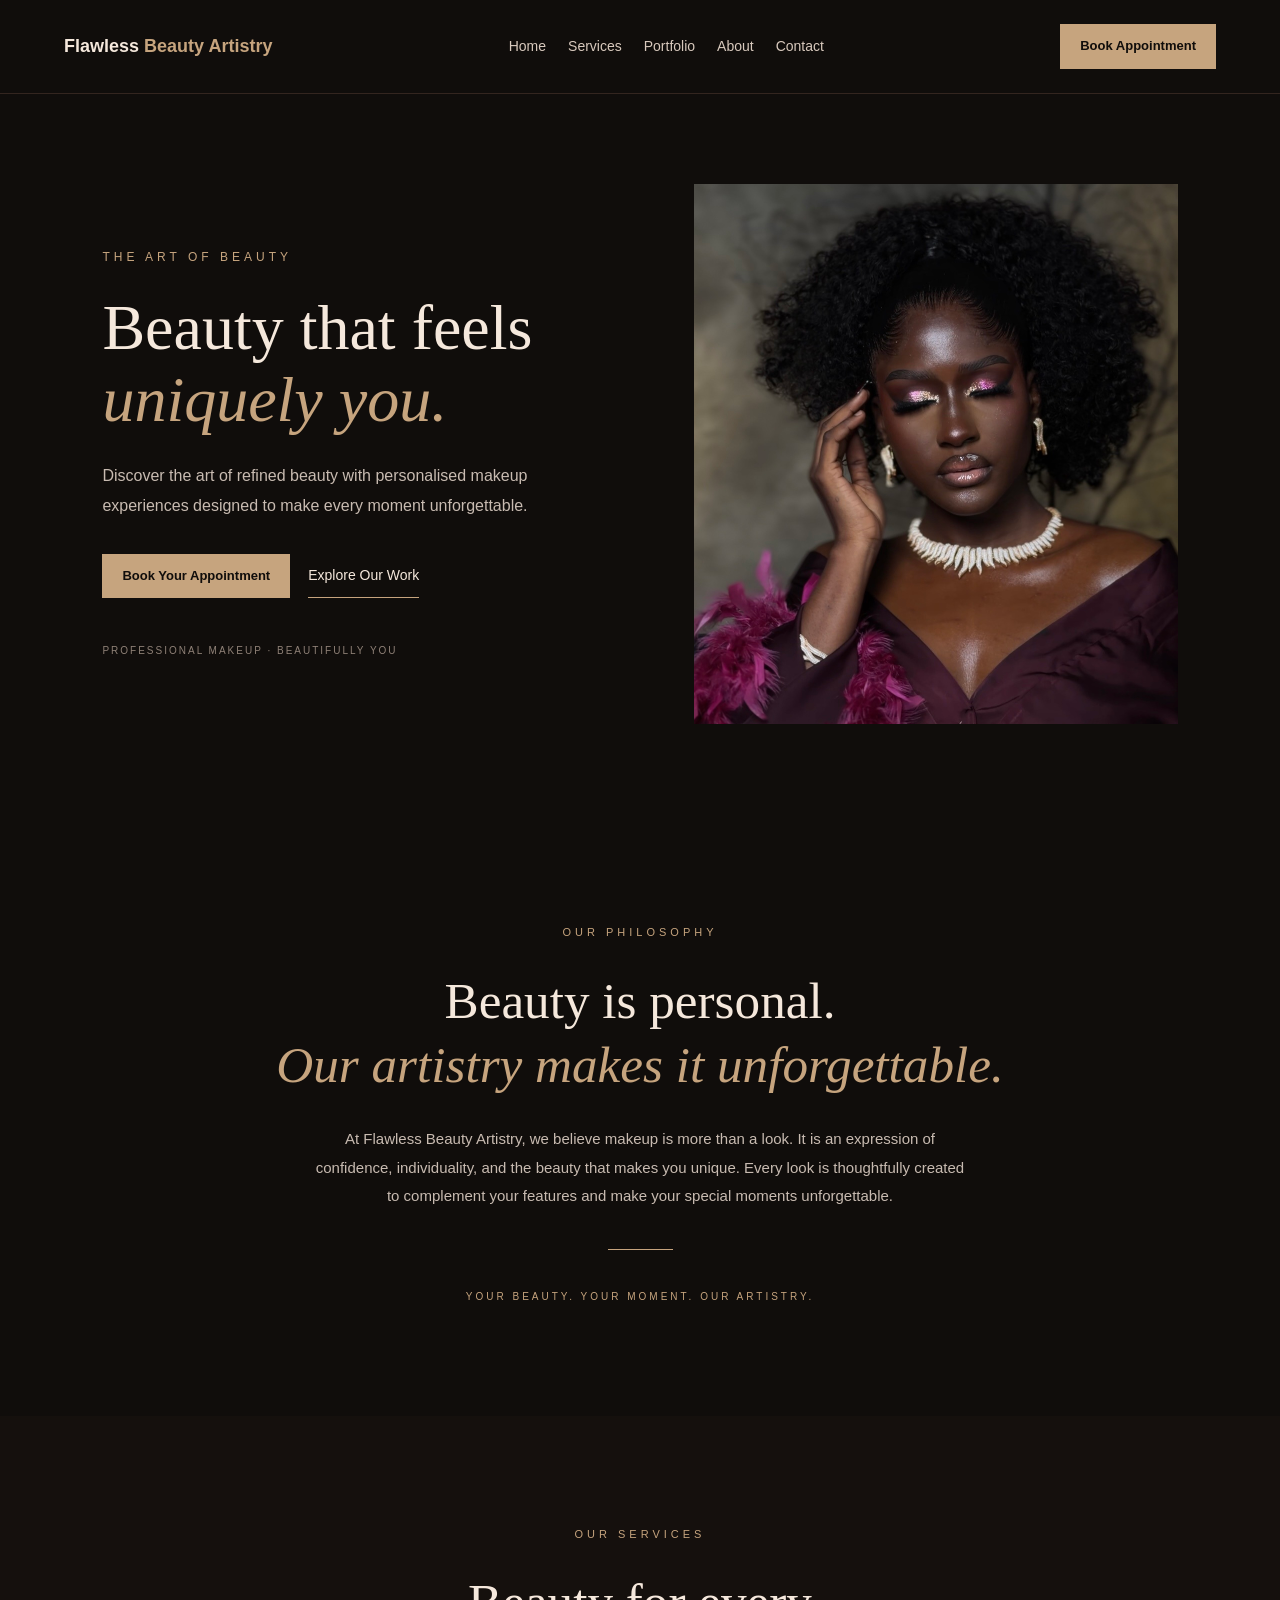
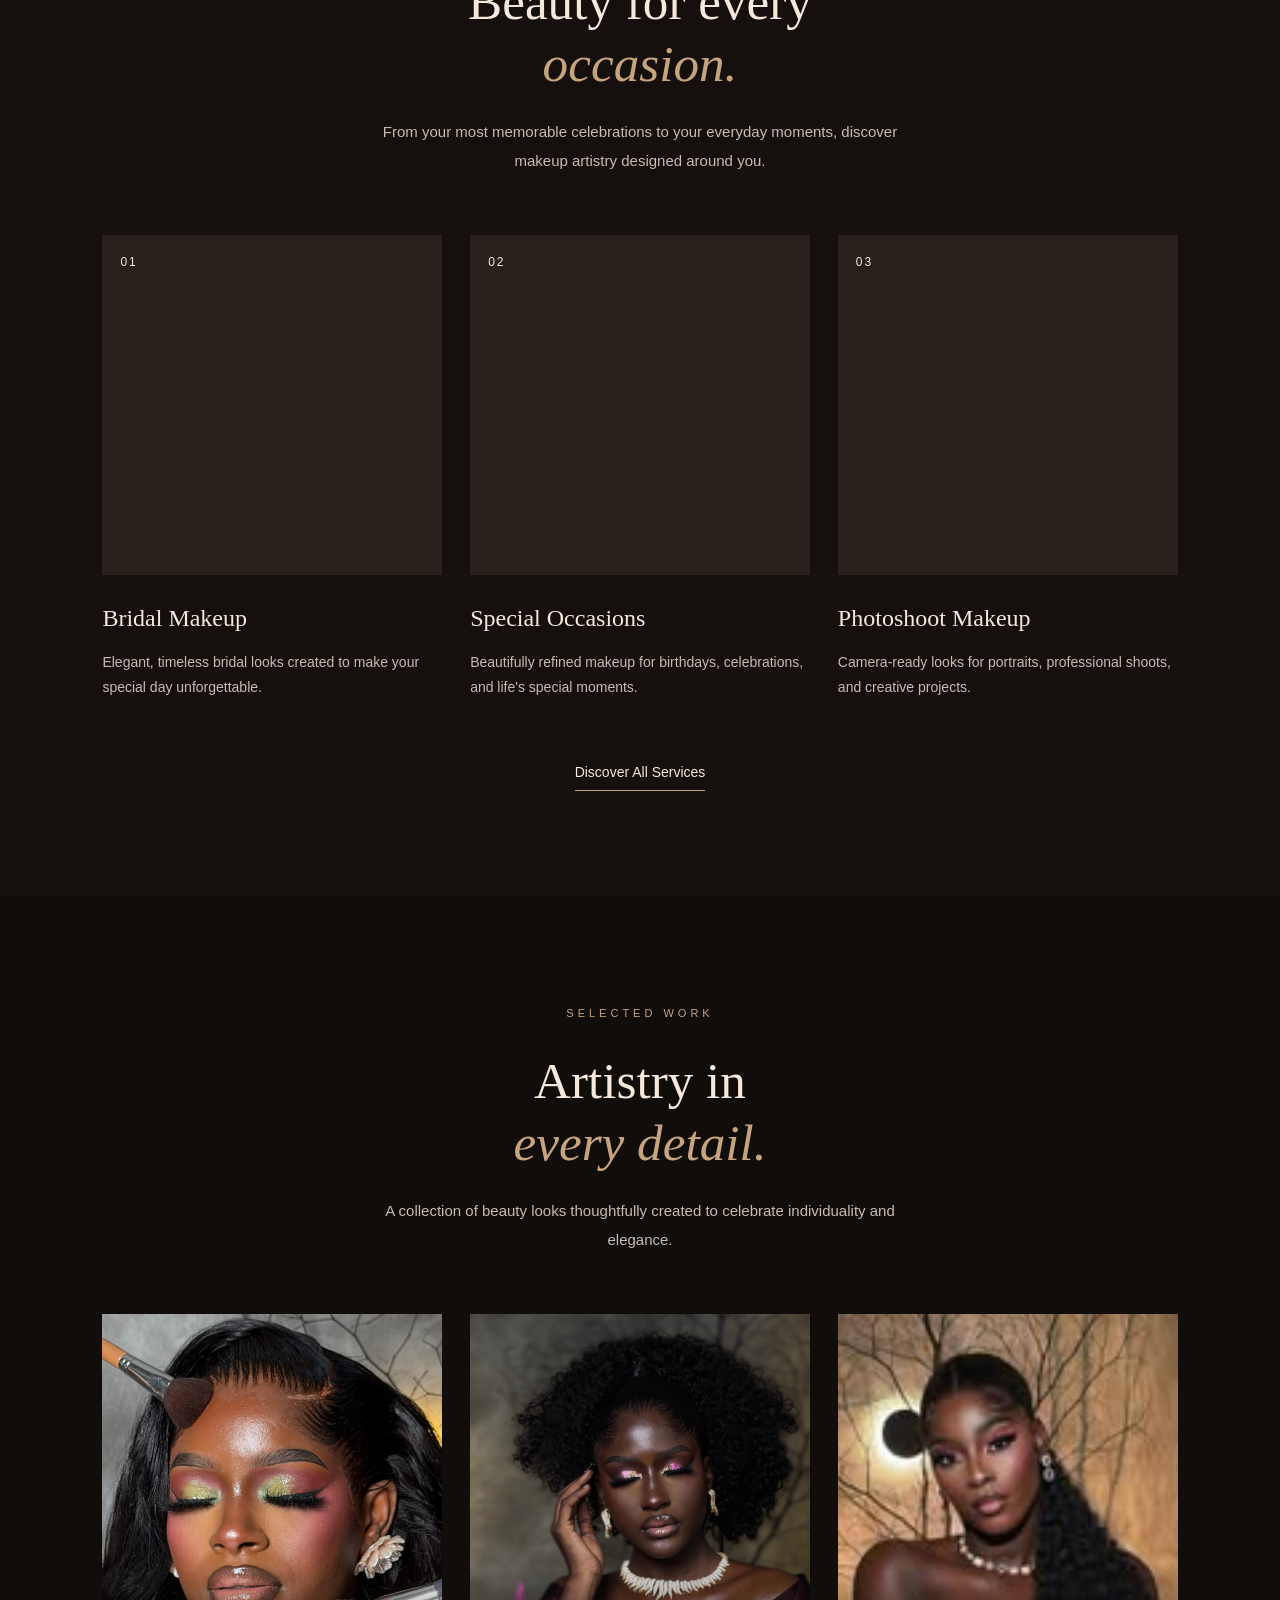
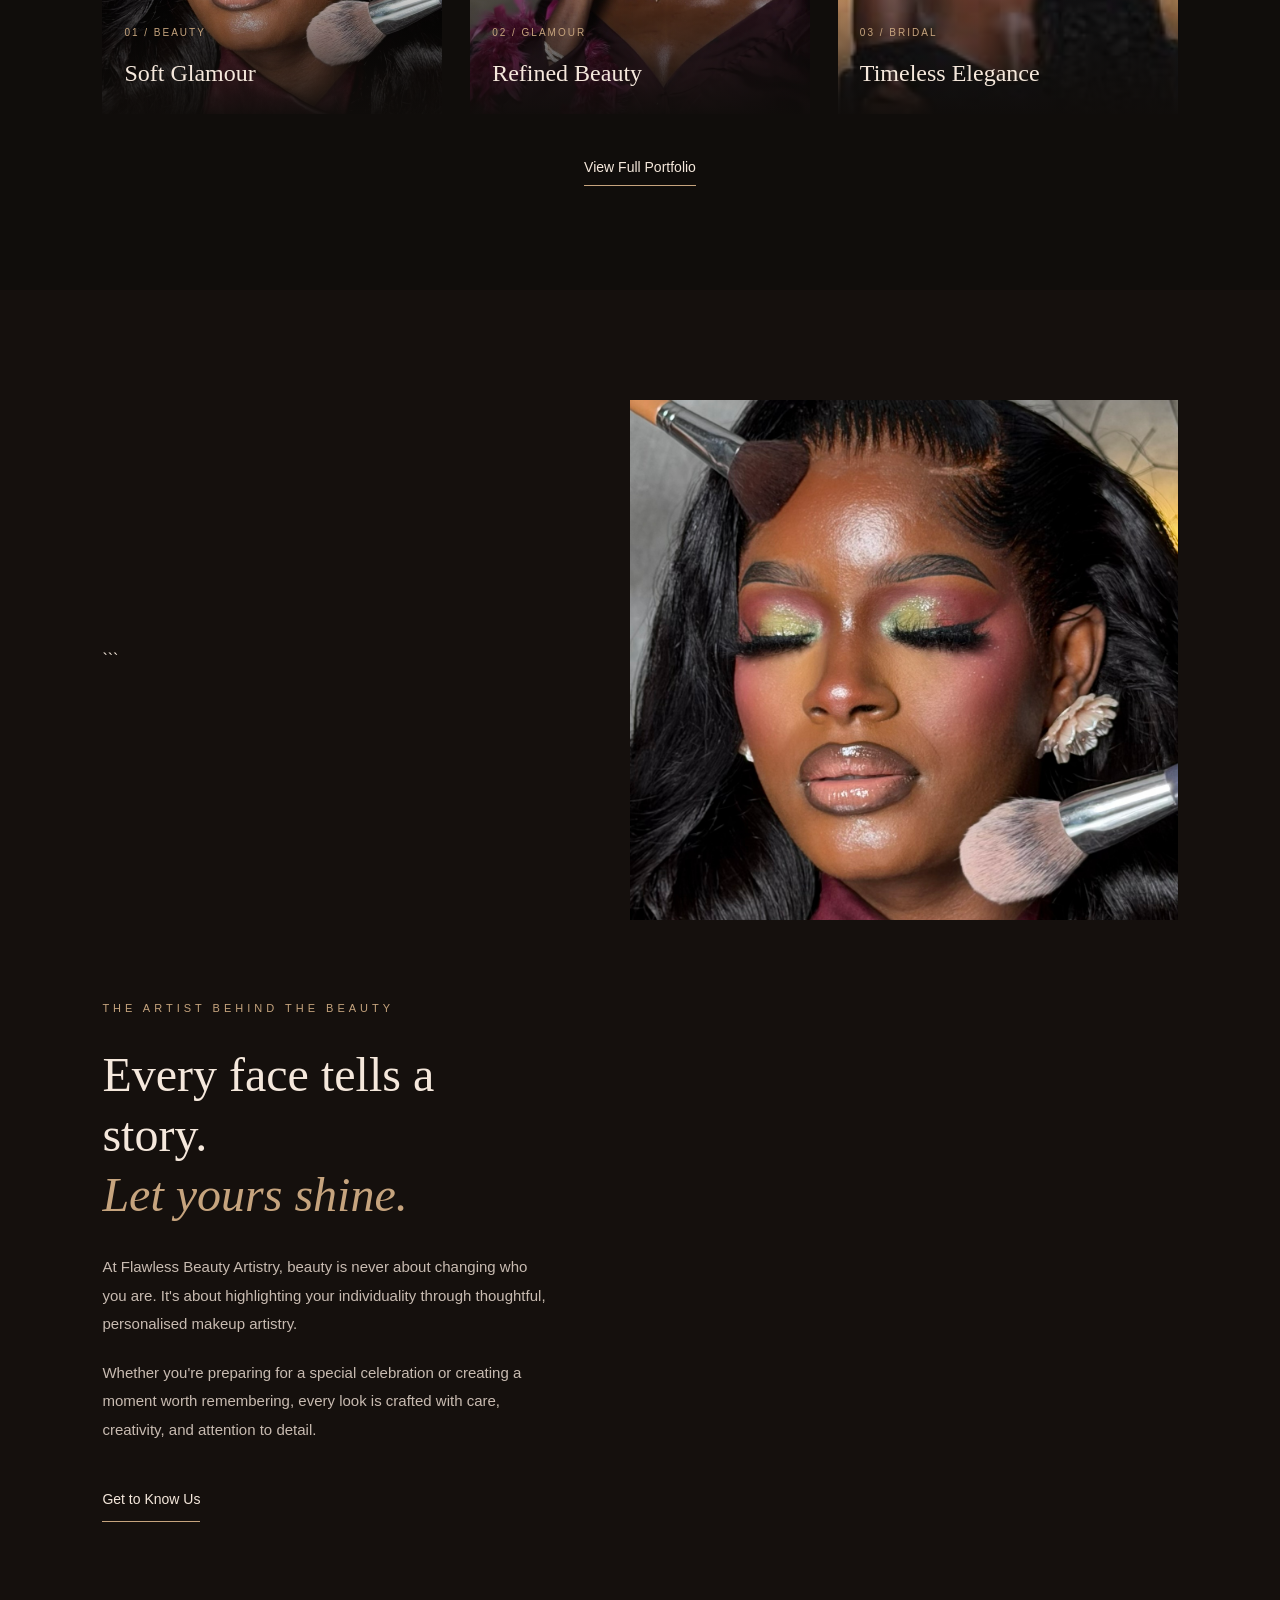
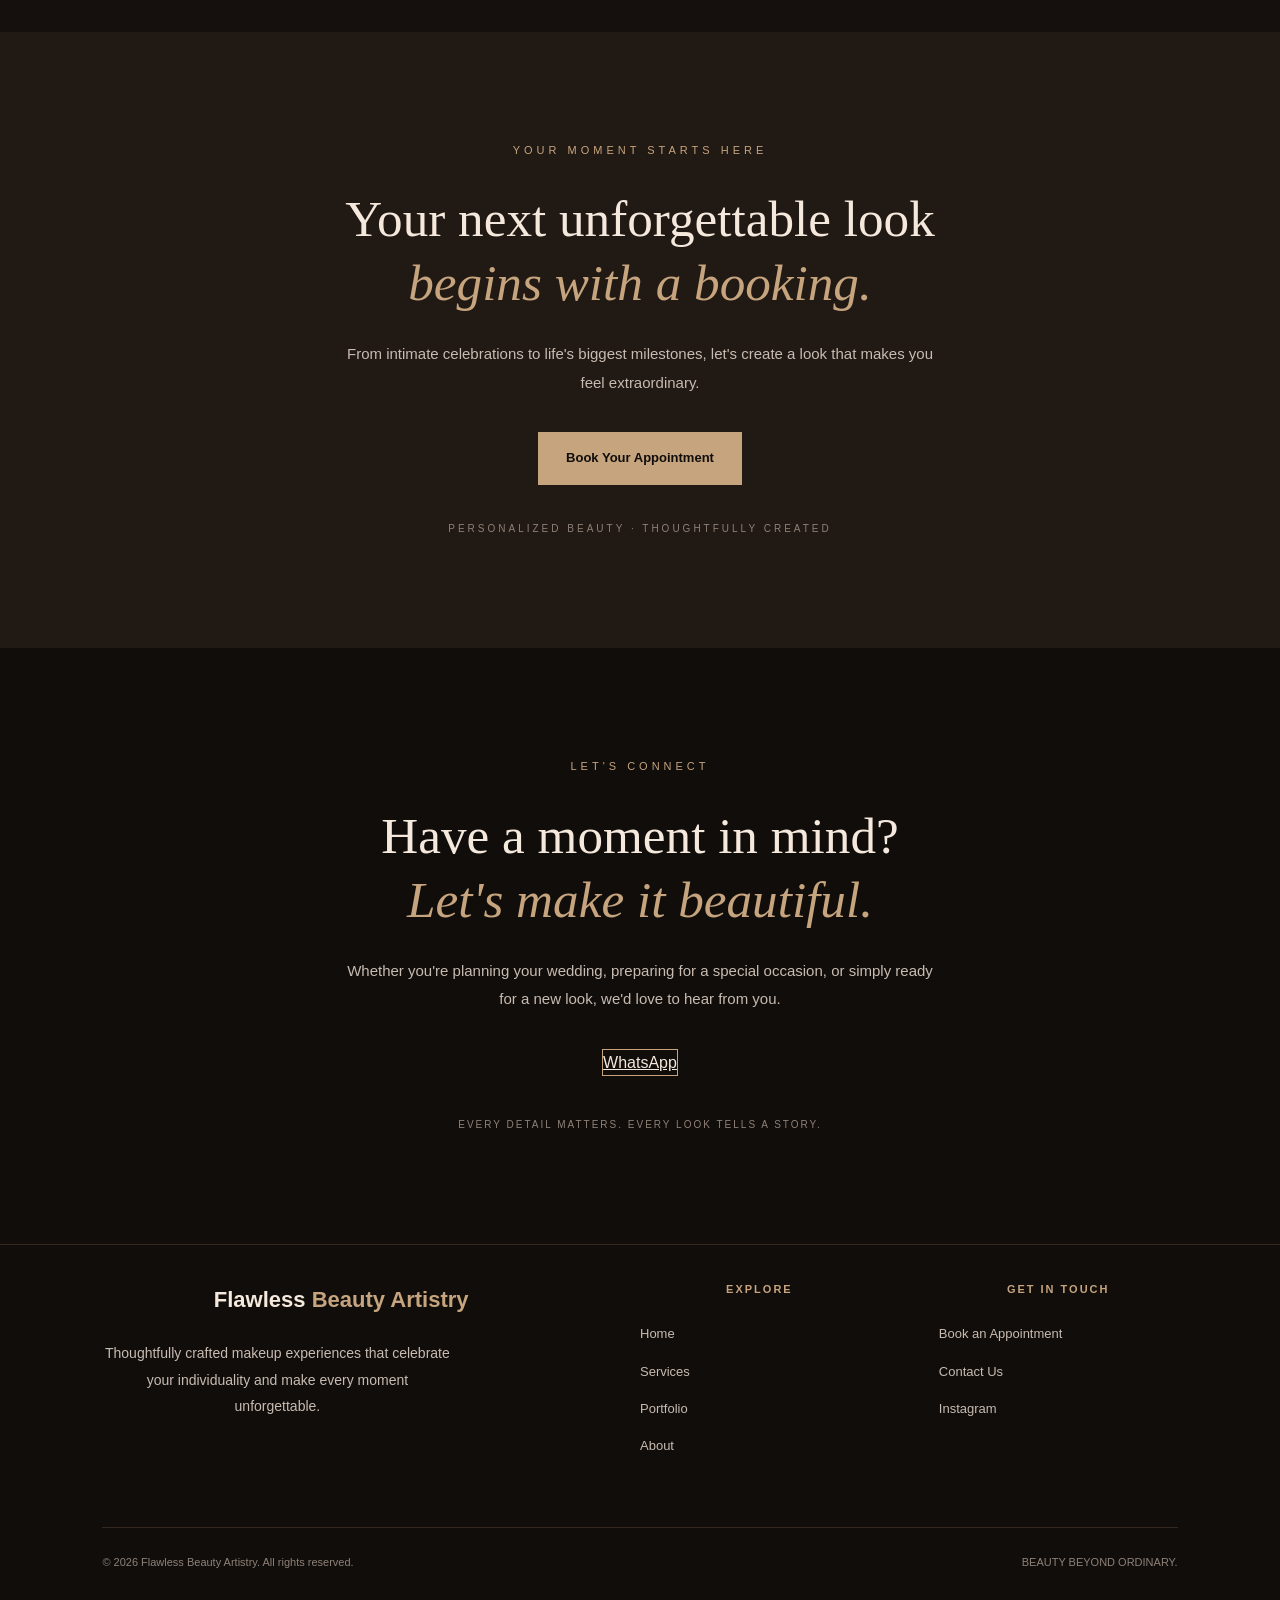
==== index.html @ 5c8e1e5b "Initial commit: Flawless Beauty Artistry website" ====
<!DOCTYPE html>
<html lang="en">
<head>
  <meta charset="UTF-8">
  <meta name="viewport" content="width=device-width, initial-scale=1.0">

  <link rel="shortcut icon" href="Flawless Beauty Artistry Logo.png" type="image/x-icon">

  <link rel="stylesheet" href="style.css">

  <title> Flawless Beauty Artistry </title>


</head>

<body>

  <header class="site-header">

    <a href="index.html" class="logo">
        Flawless <span>Beauty Artistry</span>
    </a>

<nav class="main-nav">

    <a href="index.html">Home</a>
    <a href="services.html">Services</a>
    <a href="portfolio.html">Portfolio</a>
    <a href="about.html">About</a>
    <a href="contact.html">Contact</a>

</nav>

<a href="booking.html" class="booking-button">
    Book Appointment
</a>

</header>

<!-- HERO SECTION -->

<section class="hero">

<div class="hero-content">

    <p class="hero-label">THE ART OF BEAUTY</p>

    <h1>
        Beauty that feels
        <span>uniquely you.</span>
    </h1>

    <p class="hero-description">
        Discover the art of refined beauty with personalised
        makeup experiences designed to make every moment
        unforgettable.
    </p>

    <div class="hero-buttons">
        <a href="booking.html" class="booking-button">
            Book Your Appointment
        </a>

        <a href="portfolio.html" class="secondary-button">
            Explore Our Work
        </a>
    </div>

    <p class="hero-note">
        PROFESSIONAL MAKEUP · BEAUTIFULLY YOU
    </p>

</div>

<div class="hero-image">
    <img
        src="./IMG_1028EN.jpg"
        alt="Professional makeup look for Flawless Beauty Artistry">
</div>

</section>


<!-- BRAND INTRODUCTION SECTION -->

<section class="brand-intro">


<div class="brand-intro-content">

    <p class="section-label">OUR PHILOSOPHY</p>

    <h2>
        Beauty is personal.
        <span>Our artistry makes it unforgettable.</span>
    </h2>

    <p class="brand-description">
        At Flawless Beauty Artistry, we believe makeup is more
        than a look. It is an expression of confidence,
        individuality, and the beauty that makes you unique.
        Every look is thoughtfully created to complement your
        features and make your special moments unforgettable.
    </p>

    <div class="brand-divider"></div>

    <p class="brand-signature">
        YOUR BEAUTY. YOUR MOMENT. OUR ARTISTRY.
    </p>

</div>

</section>

<!-- SERVICES SECTION -->

<section class="services-section" id="services">


<div class="services-heading">
    <p class="section-label">OUR SERVICES</p>

    <h2>
        Beauty for every
        <span>occasion.</span>
    </h2>

    <p class="services-intro">
        From your most memorable celebrations to your everyday moments,
        discover makeup artistry designed around you.
    </p>
</div>

<div class="services-grid">

    <!-- Service 1 -->
    <article class="service-card">
        <div class="service-image bridal-image">
            <img src="./IMG_10" alt="">
            <span>01</span>
        </div>

        <div class="service-info">
            <h3>Bridal Makeup</h3>

            <p>
                Elegant, timeless bridal looks created to make
                your special day unforgettable.
            </p>
        </div>
    </article>

    <!-- Service 2 -->

    <article class="service-card">
        <div class="service-image occasion-image">
            <span>02</span>
        </div>

        <div class="service-info">
            <h3>Special Occasions</h3>

            <p>
                Beautifully refined makeup for birthdays,
                celebrations, and life's special moments.
            </p>
        </div>
    </article>

    <!-- Service 3 -->

    <article class="service-card">
        <div class="service-image photoshoot-image">
            <span>03</span>
        </div>

        <div class="service-info">
            <h3>Photoshoot Makeup</h3>

            <p>
                Camera-ready looks for portraits, professional
                shoots, and creative projects.
            </p>
        </div>
    </article>

</div>

<div class="services-footer">
    <a href="services.html" class="secondary-button">
        Discover All Services
    </a>
</div>

</section>


<!-- PORTFOLIO SECTION -->

<section class="portfolio-section" id="portfolio">


<div class="portfolio-heading">
    <p class="section-label">SELECTED WORK</p>

    <h2>
        Artistry in
        <span>every detail.</span>
    </h2>

    <p class="portfolio-intro">
        A collection of beauty looks thoughtfully created
        to celebrate individuality and elegance.
    </p>
</div>

<div class="portfolio-grid">

    <article class="portfolio-item">
        <img
            src="IMG_0845EN.jpg"
            alt="Makeup artistry look"
        >

        <div class="portfolio-caption">
            <span>01 / BEAUTY</span>
            <h3>Soft Glamour</h3>
        </div>
    </article>

    <article class="portfolio-item">
        <img
            src="IMG_1028EN.jpg"
            alt="Professional makeup artistry"
        >

        <div class="portfolio-caption">
            <span>02 / GLAMOUR</span>
            <h3>Refined Beauty</h3>
        </div>
    </article>

    <article class="portfolio-item">
        <img
            src="./IMG_09486.jpg"
            alt="Bridal makeup artistry"
        >

        <div class="portfolio-caption">
            <span>03 / BRIDAL</span>
            <h3>Timeless Elegance</h3>
        </div>
    </article>

</div>

<div class="portfolio-footer">
    <a href="portfolio.html" class="secondary-button">
        View Full Portfolio
    </a>
</div>

</section>

<!-- ABOUT THE ARTIST SECTION -->

<section class="about-artist" id="about">

```
<div class="about-artist-image">
    <img
        src="IMG_0845EN.jpg"
        alt="Makeup artistry by Flawless Beauty Artistry"
    >
</div>

<div class="about-artist-content">

    <p class="section-label">THE ARTIST BEHIND THE BEAUTY</p>

    <h2>
        Every face tells a story.
        <span>Let yours shine.</span>
    </h2>

    <p class="about-artist-description">
        At Flawless Beauty Artistry, beauty is never about changing
        who you are. It's about highlighting your individuality
        through thoughtful, personalised makeup artistry.
    </p>

    <p class="about-artist-description">
        Whether you're preparing for a special celebration or
        creating a moment worth remembering, every look is crafted
        with care, creativity, and attention to detail.
    </p>

    <a href="about.html" class="secondary-button">
        Get to Know Us
    </a>

</div>

</section>

<!-- BOOKING CALL-TO-ACTION SECTION -->

<section class="booking-cta" id="book">


<p class="section-label">YOUR MOMENT STARTS HERE</p>

<h2>
    Your next unforgettable look
    <span>begins with a booking.</span>
</h2>

<p class="booking-cta-description">
    From intimate celebrations to life's biggest milestones,
    let's create a look that makes you feel extraordinary.
</p>

<a href="booking.html" class="booking-cta-button">
    Book Your Appointment
</a>

<p class="booking-cta-note">
    PERSONALIZED BEAUTY · THOUGHTFULLY CREATED
</p>


</section>


<!-- CONTACT SECTION -->

<section class="contact-section" id="contact">


<p class="section-label">LET'S CONNECT</p>

<h2>
    Have a moment in mind?
    <span>Let's make it beautiful.</span>
</h2>

<p class="contact-description">
    Whether you're planning your wedding, preparing for a special
    occasion, or simply ready for a new look, we'd love to hear from you.
</p>

<div class="contact-links">

    <!-- <a href="booking.html" class="contact-link">
        Book an Appointment
    </a>

    <a href="https://www.instagram.com/flawlessbeautyartistry001/" class="contact-link secondary-contact-link">
        Instagram
    </a> -->

    <a
    href="https://wa.me/2349033944737?text=Hello%2C%20Flawless%20Beauty%20Artistry!%20I%27d%20like%20to%20make%20an%20enquiry%20about%20your%20makeup%20services."
    class="secondary-contact-link"
    target="_blank"
    rel="noopener noreferrer"
>
    WhatsApp
</a>

</div>

<p class="contact-note">
    EVERY DETAIL MATTERS. EVERY LOOK TELLS A STORY.
</p>

</section>


<!-- WEBSITE FOOTER -->

<footer class="site-footer">


<div class="footer-main">

    <div class="footer-brand">
        <a href="index.html" class="footer-logo">
            Flawless <span>Beauty Artistry</span>
        </a>

        <p>
            Thoughtfully crafted makeup experiences that celebrate
            your individuality and make every moment unforgettable.
        </p>
    </div>

    <div class="footer-navigation">
        <h3>EXPLORE</h3>

        <a href="index.html">Home</a>
        <a href="services.html">Services</a>
        <a href="portfolio.html">Portfolio</a>
        <a href="about.html">About</a>
    </div>

    <div class="footer-contact">
        <h3>GET IN TOUCH</h3>

        <a href="booking.html">Book an Appointment</a>
        <a href="#contact">Contact Us</a>
        <a href="#">Instagram</a>
    </div>

</div>

<div class="footer-bottom">
    <p>&copy; 2026 Flawless Beauty Artistry. All rights reserved.</p>

    <p>BEAUTY BEYOND ORDINARY.</p>
</div>


</footer>
  
</body>

</html>
---- style.css ----
/* STEP 1: Basic page reset */

* {
    margin: 0;
    padding: 0;
    box-sizing: border-box;
}

/* STEP 2: Main website appearance */

body {
    background-color: #100D0B;
    color: #F5E8DC;
    font-family: Arial, sans-serif;
    line-height: 1.6;
}


/* NAVIGATION BAR */

.site-header {

display: flex;
flex-wrap: wrap;
justify-content: space-between;
align-items: center;
padding: 24px 5%;
border-bottom: 1px solid #33251F;
gap: 30px;

}

.logo {
  
color: #F5E8DC;
text-decoration: none;
font-size: 18px;
font-weight: bold;
white-space: nowrap;

}

.logo span {
color: #C6A47E;
}

.main-nav {
display: flex;
align-items: center;
gap: 22px;
}

.main-nav a {
color: #D8C9BD;
text-decoration: none;
font-size: 14px;
transition: color 0.3s ease;
}

.main-nav a:hover {
color: #C6A47E;
}

.booking-button {
display: inline-block;
background-color: #C6A47E;
color: #100D0B;
padding: 12px 20px;
text-decoration: none;
font-size: 13px;
font-weight: bold;
white-space: nowrap;
transition: background-color 0.3s ease;
}

.booking-button:hover {
background-color: #E1C6A5;
}

/* HERO SECTION */

.hero {
min-height: 80vh;
display: grid;
grid-template-columns: 1fr 0.9fr;
align-items: center;
gap: 55px;
padding: 60px 8%;

}

.hero-content {
max-width: 600px;
}

.hero-label {
color: #C6A47E;
font-size: 12px;
letter-spacing: 4px;
margin-bottom: 25px;
}

.hero h1 {
font-family: Georgia, serif;
font-size: clamp(42px, 5vw, 72px);
font-weight: normal;
line-height: 1.12;
margin-bottom: 25px;
}

.hero h1 span {
display: block;
color: #C6A47E;
font-style: italic;
}

.hero-description {
color: #C8BBB1;
font-size: 16px;
line-height: 1.9;
max-width: 460px;
margin-bottom: 32px;
}

.hero-buttons {
display: flex;
align-items: center;
flex-wrap: wrap;
gap: 18px;
}

.secondary-button {
color: #F5E8DC;
text-decoration: none;
font-size: 14px;
border-bottom: 1px solid #C6A47E;
padding: 10px 0;
}

.hero-note {
margin-top: 45px;
color: #8F8177;
font-size: 10px;
letter-spacing: 2px;
}

.hero-image {
width: 100%;
height: 540px;
overflow: hidden;
}

.hero-image img {
width: 100%;
height: 100%;
object-fit: cover;
display: block;
}

/* BRAND INTRODUCTION SECTION */

.brand-intro {
padding: 110px 8%;
background-color: #100D0B;
text-align: center;
}

.brand-intro-content {
max-width: 850px;
margin: 0 auto;
}

.section-label {
color: #C6A47E;
font-size: 11px;
letter-spacing: 4px;
margin-bottom: 28px;
}

.brand-intro h2 {
color: #F5E8DC;
font-family: Georgia, serif;
font-size: clamp(32px, 4vw, 52px);
font-weight: 400;
line-height: 1.25;
margin-bottom: 28px;
}

.brand-intro h2 span {
display: block;
color: #C6A47E;
font-style: italic;
}

.brand-description {
max-width: 650px;
margin: 0 auto;
color: #C8BBB1;
font-size: 15px;
line-height: 1.9;
}

.brand-divider {
width: 65px;
height: 1px;
background-color: #C6A47E;
margin: 38px auto;
}

.brand-signature {
color: #C6A47E;
font-size: 10px;
letter-spacing: 3px;
line-height: 1.8;
}

/* SERVICES SECTION */

.services-section {
padding: 110px 8%;
background-color: #15100D;
}

.services-heading {
max-width: 700px;
margin: 0 auto 60px;
text-align: center;
}

.services-heading h2 {
color: #F5E8DC;
font-family: Georgia, serif;
font-size: clamp(32px, 4vw, 52px);
font-weight: 400;
line-height: 1.2;
margin-bottom: 24px;
}

.services-heading h2 span {
display: block;
color: #C6A47E;
font-style: italic;
}

.services-intro {
max-width: 550px;
margin: 0 auto;
color: #C8BBB1;
font-size: 15px;
line-height: 1.9;
}

.services-grid {
display: grid;
grid-template-columns: repeat(3, minmax(0, 1fr));
gap: 28px;
}

.service-card {
min-width: 0;
}

.service-image {
position: relative;
height: 340px;
background-color: #28201A;
overflow: hidden;
}

.service-image span {
position: absolute;
top: 18px;
left: 18px;
color: #F5E8DC;
font-size: 12px;
letter-spacing: 2px;
}

.service-info {
padding: 24px 0;
}

.service-info h3 {
color: #F5E8DC;
font-family: Georgia, serif;
font-size: 24px;
font-weight: 400;
margin-bottom: 12px;
}

.service-info p {
color: #C8BBB1;
font-size: 14px;
line-height: 1.8;
}

.services-footer {
margin-top: 35px;
text-align: center;
}

/* PORTFOLIO SECTION */

.portfolio-section {
padding: 110px 8%;
background-color: #100D0B;
}

.portfolio-heading {
max-width: 700px;
margin: 0 auto 60px;
text-align: center;
}

.portfolio-heading h2 {
color: #F5E8DC;
font-family: Georgia, serif;
font-size: clamp(32px, 4vw, 52px);
font-weight: 400;
line-height: 1.2;
margin-bottom: 24px;
}

.portfolio-heading h2 span {
display: block;
color: #C6A47E;
font-style: italic;
}

.portfolio-intro {
max-width: 550px;
margin: 0 auto;
color: #C8BBB1;
font-size: 15px;
line-height: 1.9;
}

.portfolio-grid {
display: grid;
grid-template-columns: repeat(3, minmax(0, 1fr));
gap: 28px;
}

.portfolio-item {
position: relative;
min-width: 0;
height: 400px;
overflow: hidden;
background-color: #28201A;
}

.portfolio-item img {
width: 100%;
height: 100%;
display: block;
object-fit: cover;
}

.portfolio-caption {

position: absolute;
right: 0;
bottom: 0;
left: 0;
padding: 50px 22px 22px;
background: linear-gradient(
transparent,
rgba(16, 13, 11, 0.95)
);

}

.portfolio-caption span {
color: #C6A47E;
font-size: 10px;
letter-spacing: 2px;
}

.portfolio-caption h3 {
margin-top: 10px;
color: #F5E8DC;
font-family: Georgia, serif;
font-size: 24px;
font-weight: 400;
}

.portfolio-footer {

margin-top: 40px;
text-align: center;

}


/* ABOUT THE ARTIST SECTION */

.about-artist {
display: grid;
grid-template-columns: 0.9fr 1.1fr;
align-items: center;
gap: 80px;
padding: 110px 8%;
background-color: #15100D;
}

.about-artist-image {
height: 520px;
overflow: hidden;
}

.about-artist-image img {
width: 100%;
height: 100%;
display: block;
object-fit: cover;
}

.about-artist-content h2 {
margin-bottom: 28px;
color: #F5E8DC;
font-family: Georgia, serif;
font-size: clamp(32px, 4vw, 48px);
font-weight: 400;
line-height: 1.25;
}

.about-artist-content h2 span {
display: block;
color: #C6A47E;
font-style: italic;
}

.about-artist-description {
margin-bottom: 20px;
color: #C8BBB1;
font-size: 15px;
line-height: 1.9;
}

.about-artist-content .secondary-button {
display: inline-block;
margin-top: 14px;
}


/* BOOKING CALL-TO-ACTION SECTION */

.booking-cta {
padding: 110px 8%;
text-align: center;
background-color: #211914;
}

.booking-cta h2 {
max-width: 850px;
margin: 0 auto 25px;
color: #F5E8DC;
font-family: Georgia, serif;
font-size: clamp(32px, 4vw, 52px);
font-weight: 400;
line-height: 1.25;
}

.booking-cta h2 span {
display: block;
color: #C6A47E;
font-style: italic;
}

.booking-cta-description {
max-width: 600px;
margin: 0 auto 35px;
color: #C8BBB1;
font-size: 15px;
line-height: 1.9;
}

.booking-cta-button {
display: inline-block;
padding: 16px 28px;
background-color: #C6A47E;
color: #100D0B;
text-decoration: none;
font-size: 13px;
font-weight: bold;
transition: background-color 0.3s ease;
}

.booking-cta-button:hover {
background-color: #E1C6A5;
}

.booking-cta-note {

margin-top: 35px;
color: #8F8177;
font-size: 10px;
letter-spacing: 3px;
line-height: 1.8;

}


/* CONTACT SECTION */

.contact-section {
padding: 110px 8%;
text-align: center;
background-color: #100D0B;
}

.contact-section h2 {
max-width: 800px;
margin: 0 auto 25px;
color: #F5E8DC;
font-family: Georgia, serif;
font-size: clamp(32px, 4vw, 52px);
font-weight: 400;
line-height: 1.25;
}

.contact-section h2 span {
display: block;
color: #C6A47E;
font-style: italic;
}

.contact-description {
max-width: 600px;
margin: 0 auto 35px;
color: #C8BBB1;
font-size: 15px;
line-height: 1.9;
}

.contact-links {
display: flex;
justify-content: center;
align-items: center;
flex-wrap: wrap;
gap: 18px;
}

.contact-link {
display: inline-block;
padding: 15px 25px;
background-color: #C6A47E;
color: #100D0B;
text-decoration: none;
font-size: 13px;
font-weight: bold;
transition: background-color 0.3s ease;
}

.contact-link:hover {
background-color: #E1C6A5;
}

.secondary-contact-link {
background-color: transparent;
color: #F5E8DC;
border: 1px solid #C6A47E;
}

.secondary-contact-link:hover {
background-color: #211914;
}

.contact-note {
margin-top: 40px;
color: #8F8177;
font-size: 10px;
letter-spacing: 2px;
line-height: 1.8;
}


/* WEBSITE FOOTER */

.site-footer {
padding: 70px 8% 25px;
background-color: #17110E;
border-top: 1px solid #34271F;
}

.footer-main {
display: grid;
grid-template-columns: 2fr 1fr 1fr;
gap: 60px;
padding-bottom: 55px;
}

.footer-logo {
display: inline-block;
margin-bottom: 20px;
color: #F5E8DC;
font-size: 22px;
font-weight: bold;
text-decoration: none;
}

.footer-logo span {
color: #C6A47E;
}

.footer-brand p {
max-width: 350px;
color: #C8BBB1;
font-size: 14px;
line-height: 1.9;
}

.footer-navigation h3,
.footer-contact h3 {
margin-bottom: 22px;
color: #C6A47E;
font-size: 11px;
letter-spacing: 2px;
}

.footer-navigation a,
.footer-contact a {
display: block;
width: fit-content;
margin-bottom: 14px;
color: #C8BBB1;
font-size: 13px;
text-decoration: none;
transition: color 0.3s ease;
}

.footer-navigation a:hover,
.footer-contact a:hover {
color: #C6A47E;
}

.footer-bottom {
display: flex;
justify-content: space-between;
align-items: center;
flex-wrap: wrap;
gap: 15px;
padding-top: 25px;
border-top: 1px solid #34271F;
}

.footer-bottom p {
margin: 0;
color: #8F8177;
font-size: 11px;
line-height: 1.8;
}




/* RESPONSIVE LAYOUT — TABLETS AND MOBILE */

@media (max-width: 768px) {

/* HERO SECTION */
.hero {
    grid-template-columns: 1fr;
    gap: 40px;
    padding: 60px 6%;
}

.hero-image {
    height: 450px;
}

.hero-note {
    margin-top: 30px;
}

/* MOBILE HEADER */
.site-header {
    flex-direction: column;
    align-items: flex-start;
    gap: 18px;
    padding: 20px 6%;
}

.main-nav {
    display: flex;
    flex-wrap: wrap;
    gap: 18px 20px;
    width: 100%;
}

.booking-button {
    align-self: flex-start;
}

/* SERVICES SECTION */
.services-grid {
    grid-template-columns: repeat(2, minmax(0, 1fr));
    gap: 24px;
}

/* PORTFOLIO SECTION */
.portfolio-grid {
    grid-template-columns: repeat(2, minmax(0, 1fr));
    gap: 20px;
}

/* ABOUT THE ARTIST */
.about-artist {
    grid-template-columns: 1fr;
    gap: 40px;
}

/* FOOTER */
.footer-main {
    grid-template-columns: repeat(2, minmax(0, 1fr));
    gap: 35px;
}

.footer-brand {
    grid-column: 1 / -1;
}

}





/* SMALL MOBILE SCREENS */

@media (max-width: 480px) {


/* HERO SECTION */
.hero {
    padding: 45px 6%;
    gap: 30px;
}

.hero-image {
    height: 360px;
}

.hero-buttons {
    align-items: flex-start;
    gap: 16px;
}

/* SERVICES */
.services-grid {
    grid-template-columns: 1fr;
}

/* PORTFOLIO */
.portfolio-grid {
    grid-template-columns: 1fr;
}

/* BOOKING SECTION */
.booking-cta,
.contact-section {
    padding: 75px 6%;
}

/* FOOTER */
.site-footer {
    padding: 55px 6% 25px;
}

.footer-main {
    grid-template-columns: 1fr;
    gap: 35px;
}

.footer-brand {
    grid-column: auto;
}

.footer-bottom {
    flex-direction: column;
    align-items: flex-start;
}

}




/* ========================================
   BOOKING PAGE
======================================== */

.booking-hero {
    padding: 100px 8% 60px;
    text-align: center;
    background-color: #100D0B;
}

.booking-hero h1 {
    color: #F5E8DC;
    font-family: Georgia, serif;
    font-size: clamp(36px, 5vw, 58px);
    font-weight: 400;
    line-height: 1.2;
    margin-bottom: 24px;
}

.booking-hero h1 span {
    display: block;
    color: #C6A47E;
    font-style: italic;
}

.booking-intro {
    max-width: 600px;
    margin: 0 auto;
    color: #C8BBB1;
    font-size: 16px;
    line-height: 1.9;
}

.booking-form-section {
    padding: 60px 8% 100px;
    background-color: #15100D;
}

.booking-form-heading {
    max-width: 650px;
    margin: 0 auto 45px;
    text-align: center;
}

.booking-form-heading h2 {
    color: #F5E8DC;
    font-family: Georgia, serif;
    font-size: clamp(30px, 4vw, 42px);
    font-weight: 400;
    margin-bottom: 18px;
}

.booking-form-heading > p:last-child {
    color: #C8BBB1;
    font-size: 15px;
    line-height: 1.8;
}

#booking-form {
    max-width: 700px;
    margin: 0 auto;
    padding: 40px;
    background-color: #211914;
    border: 1px solid #34271F;
}

.form-group {
    margin-bottom: 25px;
}

.form-group label {
    display: block;
    margin-bottom: 10px;
    color: #F5E8DC;
    font-size: 14px;
    font-weight: 600;
}

.form-group input,
.form-group select,
.form-group textarea {
    display: block;
    width: 100%;
    padding: 14px 16px;
    background-color: #100D0B;
    color: #F5E8DC;
    border: 1px solid #574436;
    border-radius: 2px;
    font-family: Arial, sans-serif;
    font-size: 14px;
    outline: none;
}

.form-group input:focus,
.form-group select:focus,
.form-group textarea:focus {
    border-color: #C6A47E;
}

.form-group input::placeholder,
.form-group textarea::placeholder {
    color: #8F8177;
}

.form-group textarea {
    resize: vertical;
    min-height: 120px;
}

#booking-form .booking-button {
    width: 100%;
    padding: 16px 20px;
    border: none;
    cursor: pointer;
    font-size: 14px;
}

.form-note {
    margin-top: 22px;
    color: #A99A8E;
    font-size: 12px;
    line-height: 1.8;
    text-align: center;
}

.site-footer {
    padding: 35px 8%;
    background-color: #100D0B;
    color: #C8BBB1;
    text-align: center;
    font-size: 12px;
    line-height: 1.8;
}

@media (max-width: 768px) {
    .booking-hero {
        padding: 65px 6% 40px;
    }

    .booking-form-section {
        padding: 45px 6% 65px;
    }

    #booking-form {
        padding: 25px 20px;
    }

    .booking-form-heading {
        margin-bottom: 30px;
    }
}

@media (max-width: 480px) {
    #booking-form {
        padding: 22px 16px;
    }

    .form-group input,
    .form-group select,
    .form-group textarea {
        padding: 13px 12px;
    }
}
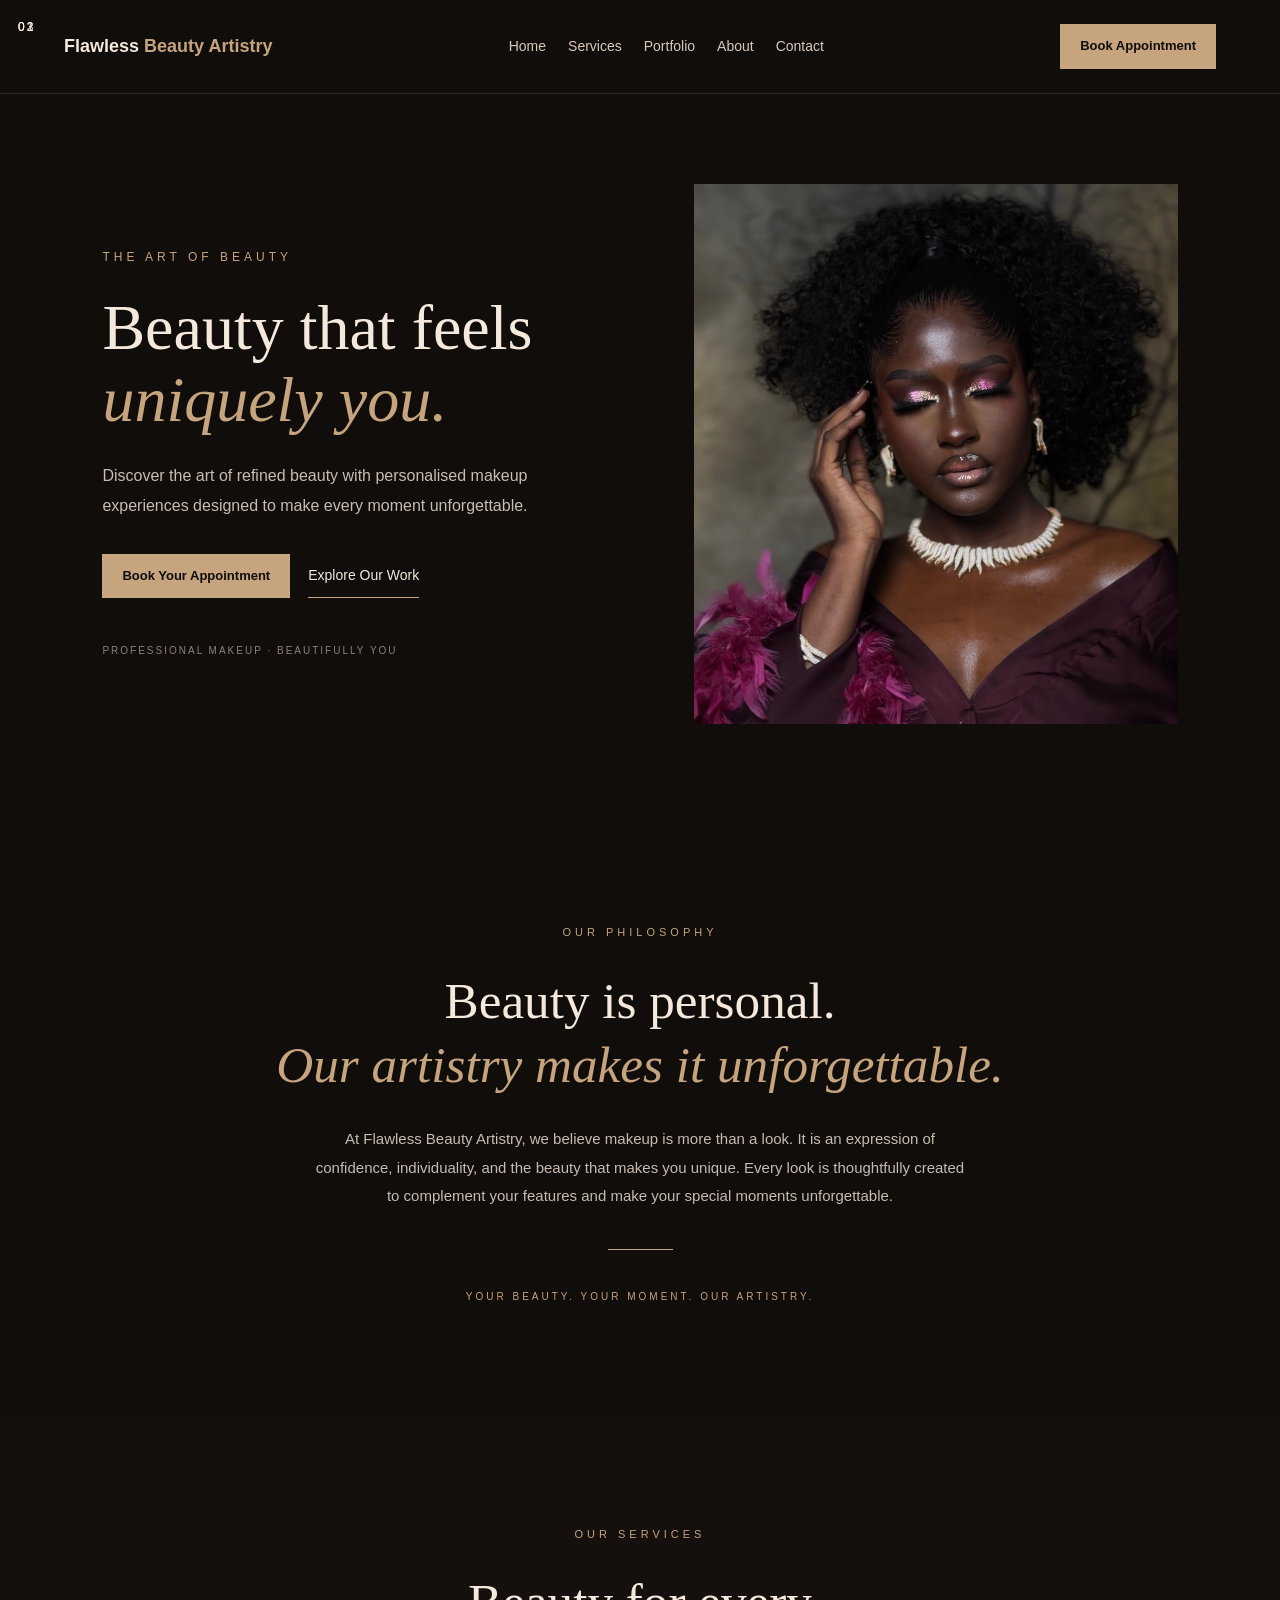
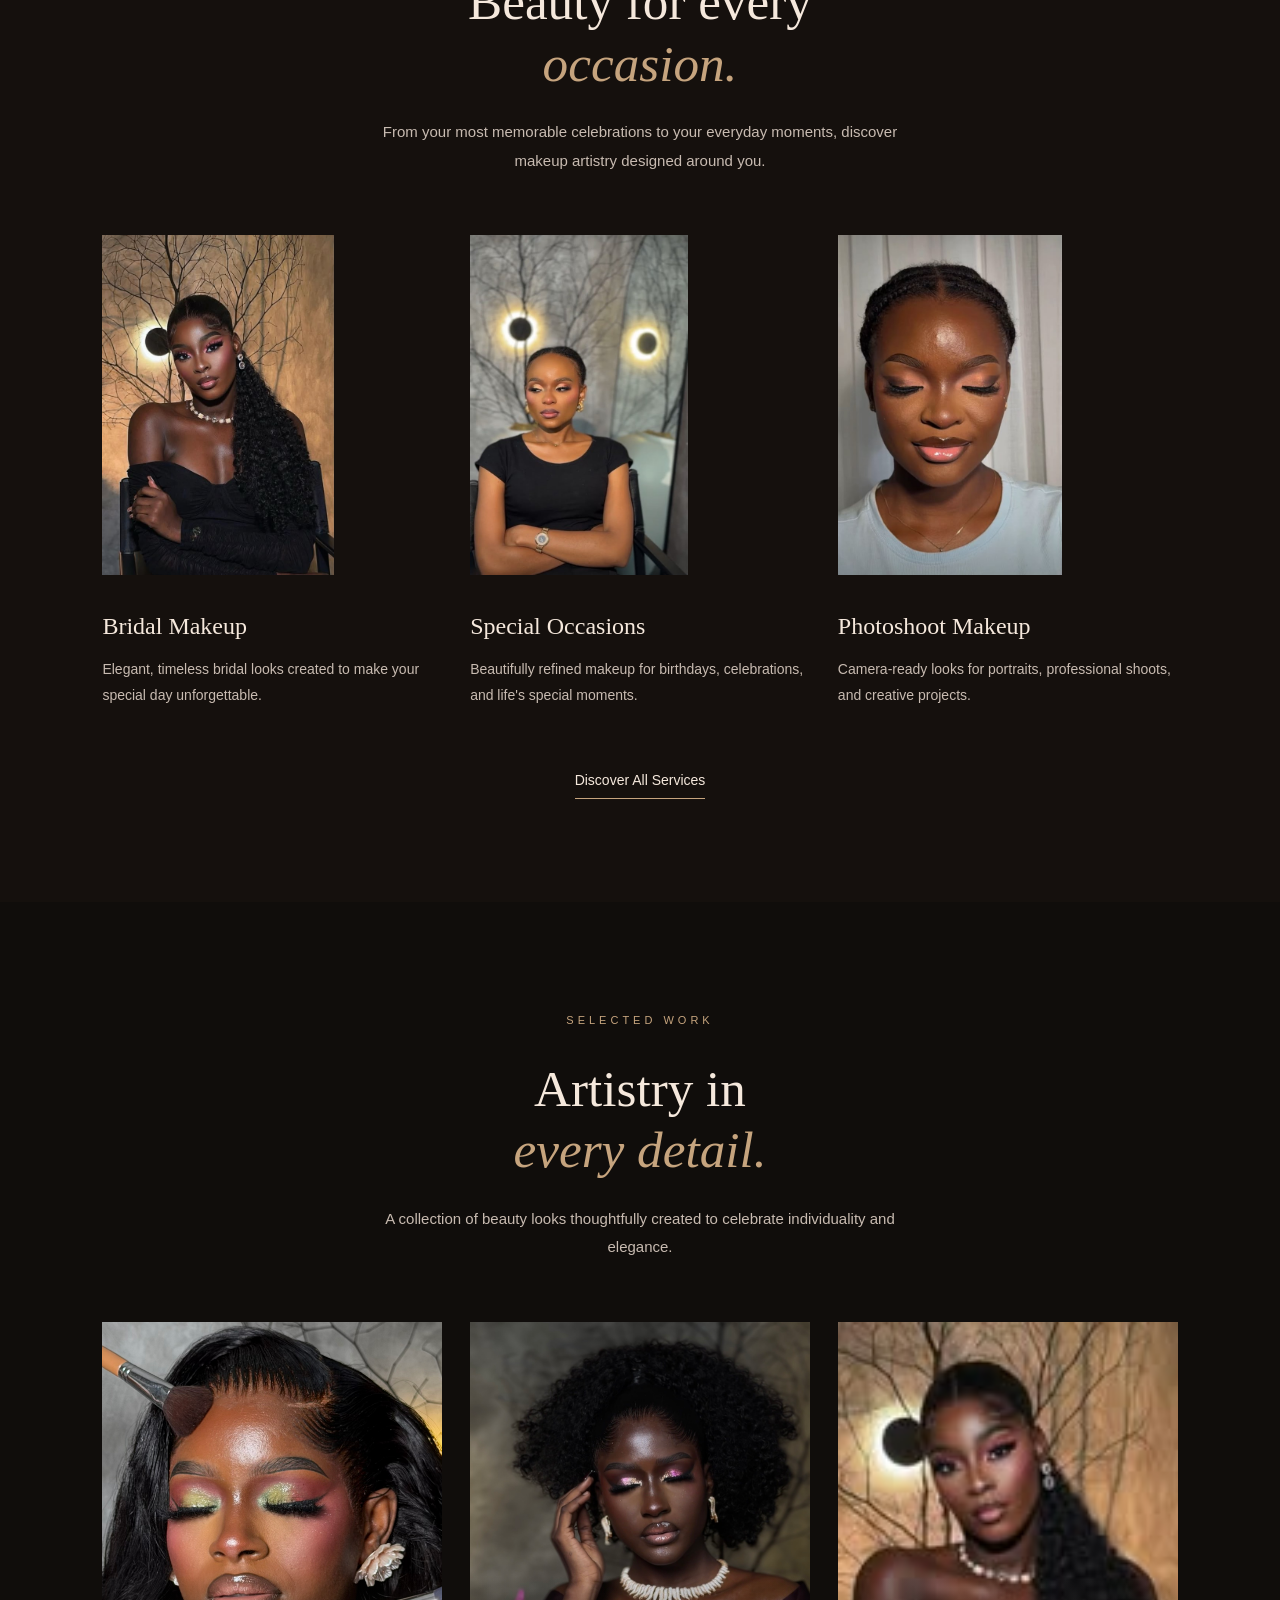
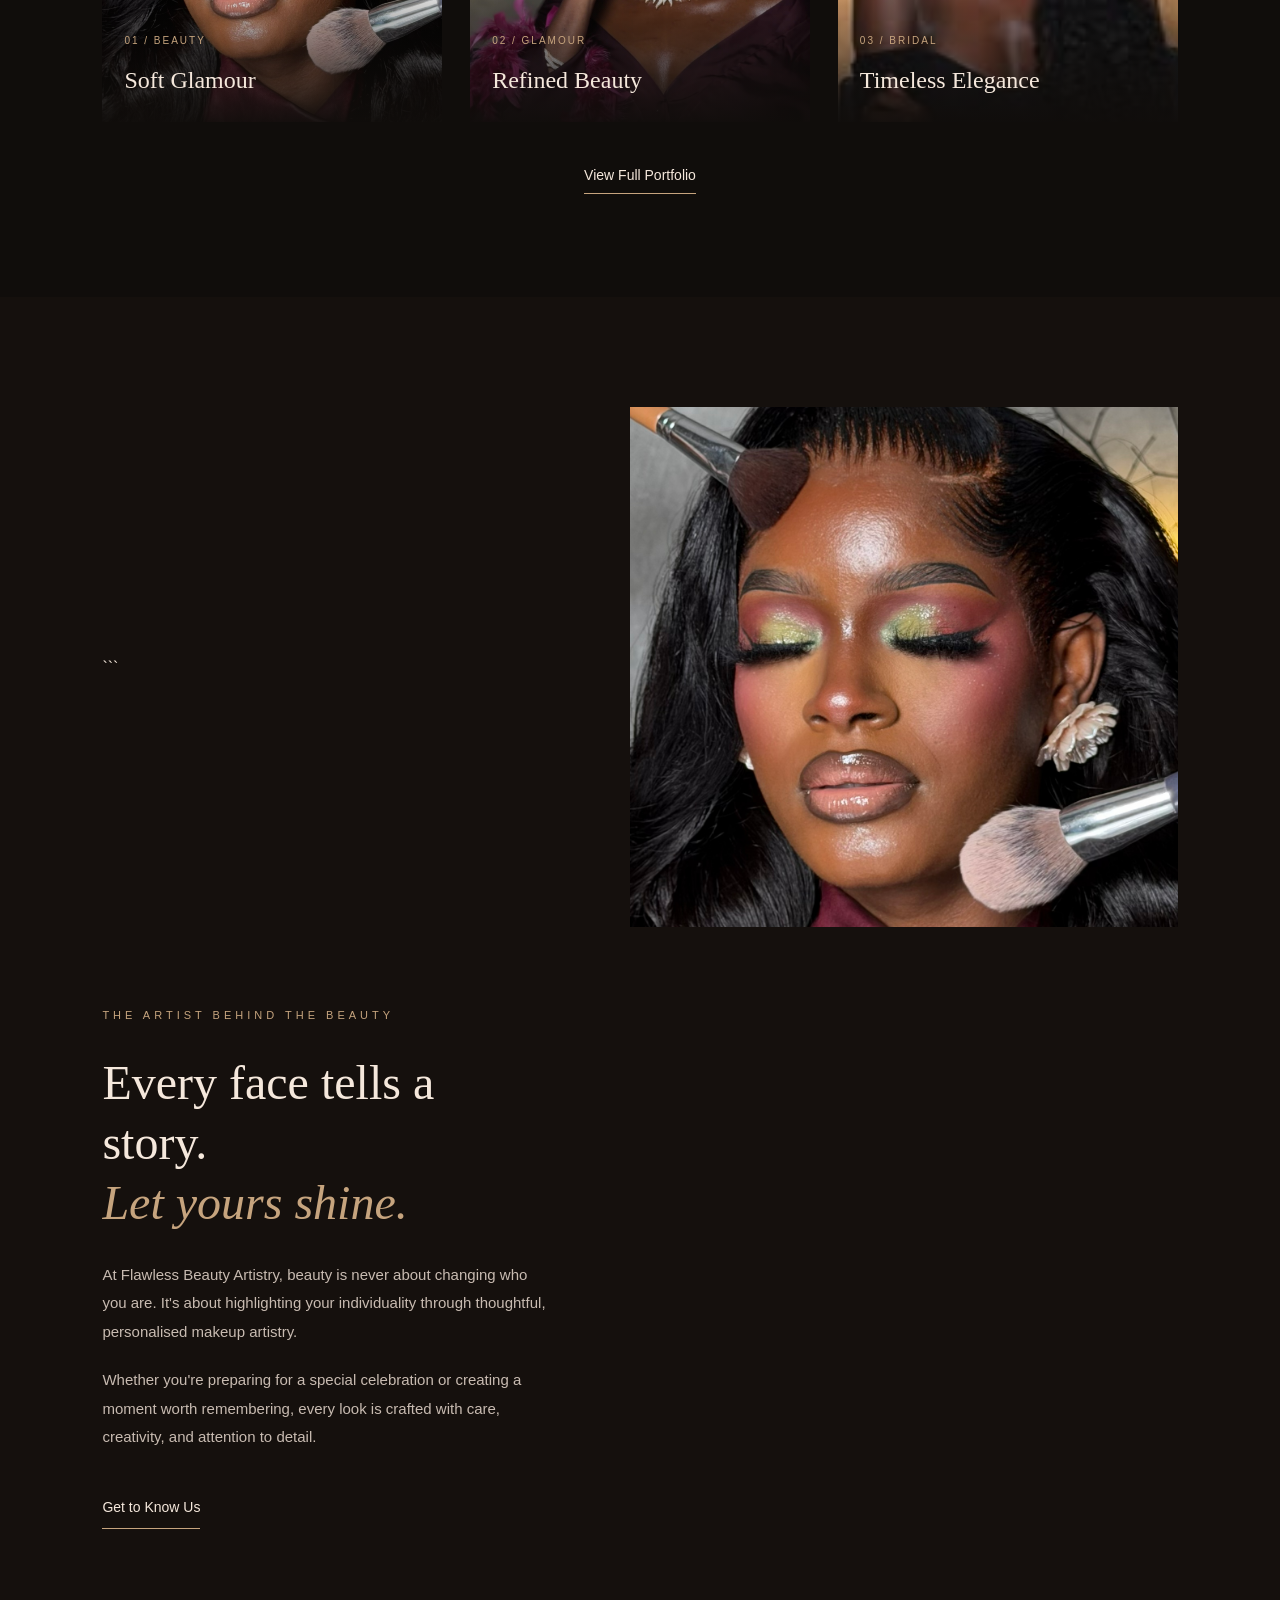
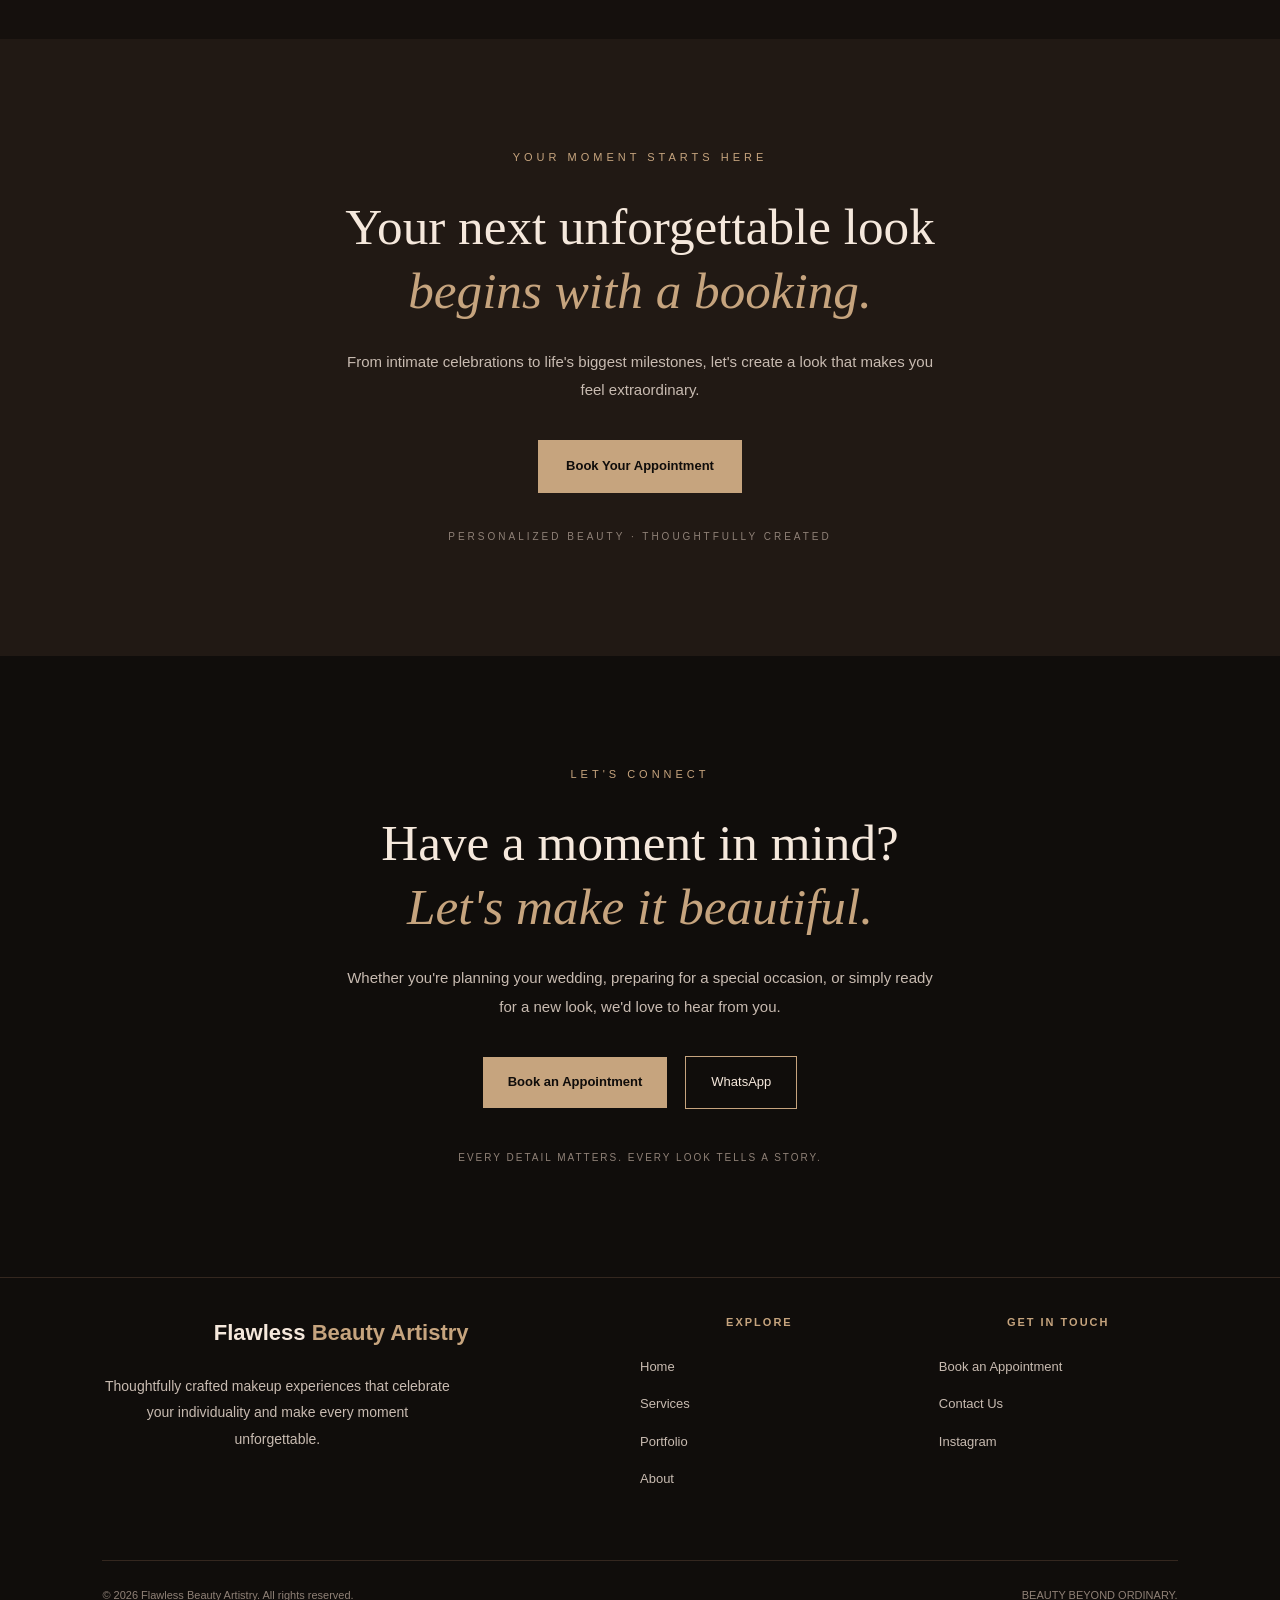
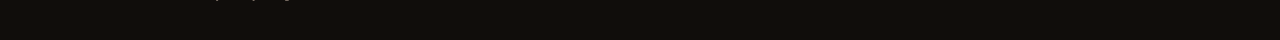
==== commit a797cab2: "update homepage CTA button styling" ====
--- a/index.html
+++ b/index.html
@@ -1,429 +1,421 @@
 <!DOCTYPE html>
 <html lang="en">
+
 <head>
-  <meta charset="UTF-8">
-  <meta name="viewport" content="width=device-width, initial-scale=1.0">
-
-  <link rel="shortcut icon" href="Flawless Beauty Artistry Logo.png" type="image/x-icon">
-
-  <link rel="stylesheet" href="style.css">
-
-  <title> Flawless Beauty Artistry </title>
+    <meta charset="UTF-8">
+    <meta name="viewport" content="width=device-width, initial-scale=1.0">
+
+    <link rel="shortcut icon" href="Flawless Beauty Artistry Logo.png" type="image/x-icon">
+
+    <link rel="stylesheet" href="style.css">
+
+    <title> Flawless Beauty Artistry </title>
 
 
 </head>
 
 <body>
 
-  <header class="site-header">
-
-    <a href="index.html" class="logo">
-        Flawless <span>Beauty Artistry</span>
-    </a>
-
-<nav class="main-nav">
-
-    <a href="index.html">Home</a>
-    <a href="services.html">Services</a>
-    <a href="portfolio.html">Portfolio</a>
-    <a href="about.html">About</a>
-    <a href="contact.html">Contact</a>
-
-</nav>
-
-<a href="booking.html" class="booking-button">
-    Book Appointment
-</a>
-
-</header>
-
-<!-- HERO SECTION -->
-
-<section class="hero">
-
-<div class="hero-content">
-
-    <p class="hero-label">THE ART OF BEAUTY</p>
-
-    <h1>
-        Beauty that feels
-        <span>uniquely you.</span>
-    </h1>
-
-    <p class="hero-description">
-        Discover the art of refined beauty with personalised
-        makeup experiences designed to make every moment
-        unforgettable.
-    </p>
-
-    <div class="hero-buttons">
+    <header class="site-header">
+
+        <a href="index.html" class="logo">
+            Flawless <span>Beauty Artistry</span>
+        </a>
+
+        <nav class="main-nav">
+
+            <a href="index.html">Home</a>
+            <a href="services.html">Services</a>
+            <a href="portfolio.html">Portfolio</a>
+            <a href="about.html">About</a>
+            <a href="contact.html">Contact</a>
+
+        </nav>
+
         <a href="booking.html" class="booking-button">
+            Book Appointment
+        </a>
+
+    </header>
+
+    <!-- HERO SECTION -->
+
+    <section class="hero">
+
+        <div class="hero-content">
+
+            <p class="hero-label">THE ART OF BEAUTY</p>
+
+            <h1>
+                Beauty that feels
+                <span>uniquely you.</span>
+            </h1>
+
+            <p class="hero-description">
+                Discover the art of refined beauty with personalised
+                makeup experiences designed to make every moment
+                unforgettable.
+            </p>
+
+            <div class="hero-buttons">
+                <a href="booking.html" class="booking-button">
+                    Book Your Appointment
+                </a>
+
+                <a href="portfolio.html" class="secondary-button">
+                    Explore Our Work
+                </a>
+            </div>
+
+            <p class="hero-note">
+                PROFESSIONAL MAKEUP · BEAUTIFULLY YOU
+            </p>
+
+        </div>
+
+        <div class="hero-image">
+            <img src="./IMG_1028EN.jpg" alt="Professional makeup look for Flawless Beauty Artistry">
+        </div>
+
+    </section>
+
+
+    <!-- BRAND INTRODUCTION SECTION -->
+
+    <section class="brand-intro">
+
+
+        <div class="brand-intro-content">
+
+            <p class="section-label">OUR PHILOSOPHY</p>
+
+            <h2>
+                Beauty is personal.
+                <span>Our artistry makes it unforgettable.</span>
+            </h2>
+
+            <p class="brand-description">
+                At Flawless Beauty Artistry, we believe makeup is more
+                than a look. It is an expression of confidence,
+                individuality, and the beauty that makes you unique.
+                Every look is thoughtfully created to complement your
+                features and make your special moments unforgettable.
+            </p>
+
+            <div class="brand-divider"></div>
+
+            <p class="brand-signature">
+                YOUR BEAUTY. YOUR MOMENT. OUR ARTISTRY.
+            </p>
+
+        </div>
+
+    </section>
+
+    <!-- SERVICES SECTION -->
+
+    <section class="services-section" id="services">
+
+
+        <div class="services-heading">
+            <p class="section-label">OUR SERVICES</p>
+
+            <h2>
+                Beauty for every
+                <span>occasion.</span>
+            </h2>
+
+            <p class="services-intro">
+                From your most memorable celebrations to your everyday moments,
+                discover makeup artistry designed around you.
+            </p>
+        </div>
+
+        <div class="services-grid">
+
+            <!-- Service 1 -->
+            <article class="service-card">
+                <div class="service-image bridal-image">
+                    <img src="./tpwhatsApp Image 2026-10-29 at 15.45.17.jpeg" alt="">
+
+                    <span>01</span>
+
+                </div>
+
+                <div class="service-info">
+                    <h3>Bridal Makeup</h3>
+
+                    <p>
+                        Elegant, timeless bridal looks created to make
+                        your special day unforgettable.
+                    </p>
+                </div>
+            </article>
+
+            <!-- Service 2 -->
+
+            <article class="service-card">
+                <div class="service-image occasion-image">
+
+                    <img src="./WhatsApp Image 2026-10-29 at 15.45.16.jpeg" alt="">
+                    <span>02</span>
+                </div>
+
+                <div class="service-info">
+                    <h3>Special Occasions</h3>
+
+                    <p>
+                        Beautifully refined makeup for birthdays,
+                        celebrations, and life's special moments.
+                    </p>
+                </div>
+            </article>
+
+            <!-- Service 3 -->
+
+            <article class="service-card">
+
+                <div class="service-image photoshoot-image">
+
+                    <img src="./WhatsApp Image 2026-10-29 at 15.45np.16.jpeg" alt="">
+
+                    <span>03</span>
+                </div>
+
+                <div class="service-info">
+                    <h3>Photoshoot Makeup</h3>
+
+                    <p>
+                        Camera-ready looks for portraits, professional
+                        shoots, and creative projects.
+                    </p>
+                </div>
+            </article>
+
+        </div>
+
+        <div class="services-footer">
+            <a href="services.html" class="secondary-button">
+                Discover All Services
+            </a>
+        </div>
+
+    </section>
+
+
+    <!-- PORTFOLIO SECTION -->
+
+    <section class="portfolio-section" id="portfolio">
+
+
+        <div class="portfolio-heading">
+            <p class="section-label">SELECTED WORK</p>
+
+            <h2>
+                Artistry in
+                <span>every detail.</span>
+            </h2>
+
+            <p class="portfolio-intro">
+                A collection of beauty looks thoughtfully created
+                to celebrate individuality and elegance.
+            </p>
+        </div>
+
+        <div class="portfolio-grid">
+
+            <article class="portfolio-item">
+                <img src="IMG_0845EN.jpg" alt="Makeup artistry look">
+
+                <div class="portfolio-caption">
+                    <span>01 / BEAUTY</span>
+                    <h3>Soft Glamour</h3>
+                </div>
+            </article>
+
+            <article class="portfolio-item">
+                <img src="IMG_1028EN.jpg" alt="Professional makeup artistry">
+
+                <div class="portfolio-caption">
+                    <span>02 / GLAMOUR</span>
+                    <h3>Refined Beauty</h3>
+                </div>
+            </article>
+
+            <article class="portfolio-item">
+                <img src="./IMG_09486.jpg" alt="Bridal makeup artistry">
+
+                <div class="portfolio-caption">
+                    <span>03 / BRIDAL</span>
+                    <h3>Timeless Elegance</h3>
+                </div>
+            </article>
+
+        </div>
+
+        <div class="portfolio-footer">
+            <a href="portfolio.html" class="secondary-button">
+                View Full Portfolio
+            </a>
+        </div>
+
+    </section>
+
+    <!-- ABOUT THE ARTIST SECTION -->
+
+    <section class="about-artist" id="about">
+
+        ```
+        <div class="about-artist-image">
+            <img src="IMG_0845EN.jpg" alt="Makeup artistry by Flawless Beauty Artistry">
+        </div>
+
+        <div class="about-artist-content">
+
+            <p class="section-label">THE ARTIST BEHIND THE BEAUTY</p>
+
+            <h2>
+                Every face tells a story.
+                <span>Let yours shine.</span>
+            </h2>
+
+            <p class="about-artist-description">
+                At Flawless Beauty Artistry, beauty is never about changing
+                who you are. It's about highlighting your individuality
+                through thoughtful, personalised makeup artistry.
+            </p>
+
+            <p class="about-artist-description">
+                Whether you're preparing for a special celebration or
+                creating a moment worth remembering, every look is crafted
+                with care, creativity, and attention to detail.
+            </p>
+
+            <a href="about.html" class="secondary-button">
+                Get to Know Us
+            </a>
+
+        </div>
+
+    </section>
+
+    <!-- BOOKING CALL-TO-ACTION SECTION -->
+
+    <section class="booking-cta" id="book">
+
+
+        <p class="section-label">YOUR MOMENT STARTS HERE</p>
+
+        <h2>
+            Your next unforgettable look
+            <span>begins with a booking.</span>
+        </h2>
+
+        <p class="booking-cta-description">
+            From intimate celebrations to life's biggest milestones,
+            let's create a look that makes you feel extraordinary.
+        </p>
+
+        <a href="booking.html" class="booking-cta-button">
             Book Your Appointment
         </a>
 
-        <a href="portfolio.html" class="secondary-button">
-            Explore Our Work
-        </a>
-    </div>
-
-    <p class="hero-note">
-        PROFESSIONAL MAKEUP · BEAUTIFULLY YOU
-    </p>
-
-</div>
-
-<div class="hero-image">
-    <img
-        src="./IMG_1028EN.jpg"
-        alt="Professional makeup look for Flawless Beauty Artistry">
-</div>
-
-</section>
-
-
-<!-- BRAND INTRODUCTION SECTION -->
-
-<section class="brand-intro">
-
-
-<div class="brand-intro-content">
-
-    <p class="section-label">OUR PHILOSOPHY</p>
-
-    <h2>
-        Beauty is personal.
-        <span>Our artistry makes it unforgettable.</span>
-    </h2>
-
-    <p class="brand-description">
-        At Flawless Beauty Artistry, we believe makeup is more
-        than a look. It is an expression of confidence,
-        individuality, and the beauty that makes you unique.
-        Every look is thoughtfully created to complement your
-        features and make your special moments unforgettable.
-    </p>
-
-    <div class="brand-divider"></div>
-
-    <p class="brand-signature">
-        YOUR BEAUTY. YOUR MOMENT. OUR ARTISTRY.
-    </p>
-
-</div>
-
-</section>
-
-<!-- SERVICES SECTION -->
-
-<section class="services-section" id="services">
-
-
-<div class="services-heading">
-    <p class="section-label">OUR SERVICES</p>
-
-    <h2>
-        Beauty for every
-        <span>occasion.</span>
-    </h2>
-
-    <p class="services-intro">
-        From your most memorable celebrations to your everyday moments,
-        discover makeup artistry designed around you.
-    </p>
-</div>
-
-<div class="services-grid">
-
-    <!-- Service 1 -->
-    <article class="service-card">
-        <div class="service-image bridal-image">
-            <img src="./IMG_10" alt="">
-            <span>01</span>
-        </div>
-
-        <div class="service-info">
-            <h3>Bridal Makeup</h3>
-
-            <p>
-                Elegant, timeless bridal looks created to make
-                your special day unforgettable.
-            </p>
-        </div>
-    </article>
-
-    <!-- Service 2 -->
-
-    <article class="service-card">
-        <div class="service-image occasion-image">
-            <span>02</span>
-        </div>
-
-        <div class="service-info">
-            <h3>Special Occasions</h3>
-
-            <p>
-                Beautifully refined makeup for birthdays,
-                celebrations, and life's special moments.
-            </p>
-        </div>
-    </article>
-
-    <!-- Service 3 -->
-
-    <article class="service-card">
-        <div class="service-image photoshoot-image">
-            <span>03</span>
-        </div>
-
-        <div class="service-info">
-            <h3>Photoshoot Makeup</h3>
-
-            <p>
-                Camera-ready looks for portraits, professional
-                shoots, and creative projects.
-            </p>
-        </div>
-    </article>
-
-</div>
-
-<div class="services-footer">
-    <a href="services.html" class="secondary-button">
-        Discover All Services
-    </a>
-</div>
-
-</section>
-
-
-<!-- PORTFOLIO SECTION -->
-
-<section class="portfolio-section" id="portfolio">
-
-
-<div class="portfolio-heading">
-    <p class="section-label">SELECTED WORK</p>
-
-    <h2>
-        Artistry in
-        <span>every detail.</span>
-    </h2>
-
-    <p class="portfolio-intro">
-        A collection of beauty looks thoughtfully created
-        to celebrate individuality and elegance.
-    </p>
-</div>
-
-<div class="portfolio-grid">
-
-    <article class="portfolio-item">
-        <img
-            src="IMG_0845EN.jpg"
-            alt="Makeup artistry look"
-        >
-
-        <div class="portfolio-caption">
-            <span>01 / BEAUTY</span>
-            <h3>Soft Glamour</h3>
-        </div>
-    </article>
-
-    <article class="portfolio-item">
-        <img
-            src="IMG_1028EN.jpg"
-            alt="Professional makeup artistry"
-        >
-
-        <div class="portfolio-caption">
-            <span>02 / GLAMOUR</span>
-            <h3>Refined Beauty</h3>
-        </div>
-    </article>
-
-    <article class="portfolio-item">
-        <img
-            src="./IMG_09486.jpg"
-            alt="Bridal makeup artistry"
-        >
-
-        <div class="portfolio-caption">
-            <span>03 / BRIDAL</span>
-            <h3>Timeless Elegance</h3>
-        </div>
-    </article>
-
-</div>
-
-<div class="portfolio-footer">
-    <a href="portfolio.html" class="secondary-button">
-        View Full Portfolio
-    </a>
-</div>
-
-</section>
-
-<!-- ABOUT THE ARTIST SECTION -->
-
-<section class="about-artist" id="about">
-
-```
-<div class="about-artist-image">
-    <img
-        src="IMG_0845EN.jpg"
-        alt="Makeup artistry by Flawless Beauty Artistry"
-    >
-</div>
-
-<div class="about-artist-content">
-
-    <p class="section-label">THE ARTIST BEHIND THE BEAUTY</p>
-
-    <h2>
-        Every face tells a story.
-        <span>Let yours shine.</span>
-    </h2>
-
-    <p class="about-artist-description">
-        At Flawless Beauty Artistry, beauty is never about changing
-        who you are. It's about highlighting your individuality
-        through thoughtful, personalised makeup artistry.
-    </p>
-
-    <p class="about-artist-description">
-        Whether you're preparing for a special celebration or
-        creating a moment worth remembering, every look is crafted
-        with care, creativity, and attention to detail.
-    </p>
-
-    <a href="about.html" class="secondary-button">
-        Get to Know Us
-    </a>
-
-</div>
-
-</section>
-
-<!-- BOOKING CALL-TO-ACTION SECTION -->
-
-<section class="booking-cta" id="book">
-
-
-<p class="section-label">YOUR MOMENT STARTS HERE</p>
-
-<h2>
-    Your next unforgettable look
-    <span>begins with a booking.</span>
-</h2>
-
-<p class="booking-cta-description">
-    From intimate celebrations to life's biggest milestones,
-    let's create a look that makes you feel extraordinary.
-</p>
-
-<a href="booking.html" class="booking-cta-button">
-    Book Your Appointment
-</a>
-
-<p class="booking-cta-note">
-    PERSONALIZED BEAUTY · THOUGHTFULLY CREATED
-</p>
-
-
-</section>
-
-
-<!-- CONTACT SECTION -->
-
-<section class="contact-section" id="contact">
-
-
-<p class="section-label">LET'S CONNECT</p>
-
-<h2>
-    Have a moment in mind?
-    <span>Let's make it beautiful.</span>
-</h2>
-
-<p class="contact-description">
-    Whether you're planning your wedding, preparing for a special
-    occasion, or simply ready for a new look, we'd love to hear from you.
-</p>
-
-<div class="contact-links">
-
-    <!-- <a href="booking.html" class="contact-link">
-        Book an Appointment
-    </a>
-
-    <a href="https://www.instagram.com/flawlessbeautyartistry001/" class="contact-link secondary-contact-link">
-        Instagram
-    </a> -->
-
-    <a
-    href="https://wa.me/2349033944737?text=Hello%2C%20Flawless%20Beauty%20Artistry!%20I%27d%20like%20to%20make%20an%20enquiry%20about%20your%20makeup%20services."
-    class="secondary-contact-link"
-    target="_blank"
-    rel="noopener noreferrer"
->
-    WhatsApp
-</a>
-
-</div>
-
-<p class="contact-note">
-    EVERY DETAIL MATTERS. EVERY LOOK TELLS A STORY.
-</p>
-
-</section>
-
-
-<!-- WEBSITE FOOTER -->
-
-<footer class="site-footer">
-
-
-<div class="footer-main">
-
-    <div class="footer-brand">
-        <a href="index.html" class="footer-logo">
-            Flawless <span>Beauty Artistry</span>
-        </a>
-
-        <p>
-            Thoughtfully crafted makeup experiences that celebrate
-            your individuality and make every moment unforgettable.
+        <p class="booking-cta-note">
+            PERSONALIZED BEAUTY · THOUGHTFULLY CREATED
         </p>
-    </div>
-
-    <div class="footer-navigation">
-        <h3>EXPLORE</h3>
-
-        <a href="index.html">Home</a>
-        <a href="services.html">Services</a>
-        <a href="portfolio.html">Portfolio</a>
-        <a href="about.html">About</a>
-    </div>
-
-    <div class="footer-contact">
-        <h3>GET IN TOUCH</h3>
-
-        <a href="booking.html">Book an Appointment</a>
-        <a href="#contact">Contact Us</a>
-        <a href="#">Instagram</a>
-    </div>
-
-</div>
-
-<div class="footer-bottom">
-    <p>&copy; 2026 Flawless Beauty Artistry. All rights reserved.</p>
-
-    <p>BEAUTY BEYOND ORDINARY.</p>
-</div>
-
-
-</footer>
-  
+
+
+    </section>
+
+
+    <!-- CONTACT SECTION -->
+
+    <section class="contact-section" id="contact">
+
+
+        <p class="section-label">LET'S CONNECT</p>
+
+        <h2>
+            Have a moment in mind?
+            <span>Let's make it beautiful.</span>
+        </h2>
+
+        <p class="contact-description">
+            Whether you're planning your wedding, preparing for a special
+            occasion, or simply ready for a new look, we'd love to hear from you.
+        </p>
+
+        <div class="contact-links">
+
+            <a href="booking.html" class="contact-link">
+                Book an Appointment
+            </a>
+
+            <!-- <a href="https://www.instagram.com/flawlessbeautyartistry001/" class="contact-link">
+                Instagram
+            </a> -->
+
+            <a href="https://wa.me/2349033944737?text=Hello%2C%20Flawless%20Beauty%20Artistry!%20I%27d%20like%20to%20make%20an%20enquiry%20about%20your%20makeup%20services."
+                class="contact-link secondary-contact-link" target="_blank" rel="noopener noreferrer">
+
+                WhatsApp
+            </a>
+
+        </div>
+
+        <p class="contact-note">
+            EVERY DETAIL MATTERS. EVERY LOOK TELLS A STORY.
+        </p>
+
+    </section>
+
+
+    <!-- WEBSITE FOOTER -->
+
+    <footer class="site-footer">
+
+
+        <div class="footer-main">
+
+            <div class="footer-brand">
+                <a href="index.html" class="footer-logo">
+                    Flawless <span>Beauty Artistry</span>
+                </a>
+
+                <p>
+                    Thoughtfully crafted makeup experiences that celebrate
+                    your individuality and make every moment unforgettable.
+                </p>
+            </div>
+
+            <div class="footer-navigation">
+                <h3>EXPLORE</h3>
+
+                <a href="index.html">Home</a>
+                <a href="services.html">Services</a>
+                <a href="portfolio.html">Portfolio</a>
+                <a href="about.html">About</a>
+            </div>
+
+            <div class="footer-contact">
+                <h3>GET IN TOUCH</h3>
+
+                <a href="booking.html">Book an Appointment</a>
+                <a href="#contact">Contact Us</a>
+                <a href="#">Instagram</a>
+            </div>
+
+        </div>
+
+        <div class="footer-bottom">
+            <p>&copy; 2026 Flawless Beauty Artistry. All rights reserved.</p>
+
+            <p>BEAUTY BEYOND ORDINARY.</p>
+        </div>
+
+
+    </footer>
+
 </body>
 
 </html>
--- a/style.css
+++ b/style.css
@@ -260,11 +260,18 @@
 min-width: 0;
 }
 
-.service-image {
+.service-image img{
+
 position: relative;
 height: 340px;
 background-color: #28201A;
 overflow: hidden;
+
+/* width: 100%;
+height: 100%;
+display: block;
+object-fit: cover; */
+
 }
 
 .service-image span {
@@ -557,13 +564,19 @@
 }
 
 .secondary-contact-link {
+
 background-color: transparent;
 color: #F5E8DC;
 border: 1px solid #C6A47E;
+font-weight: 500;
+transition: background-color 0.3s ease color 0.3s ease border-color 0.3s ease;
+
 }
 
 .secondary-contact-link:hover {
 background-color: #211914;
+color: #C6A47E;
+border-color: #C6A47E;
 }
 
 .contact-note {
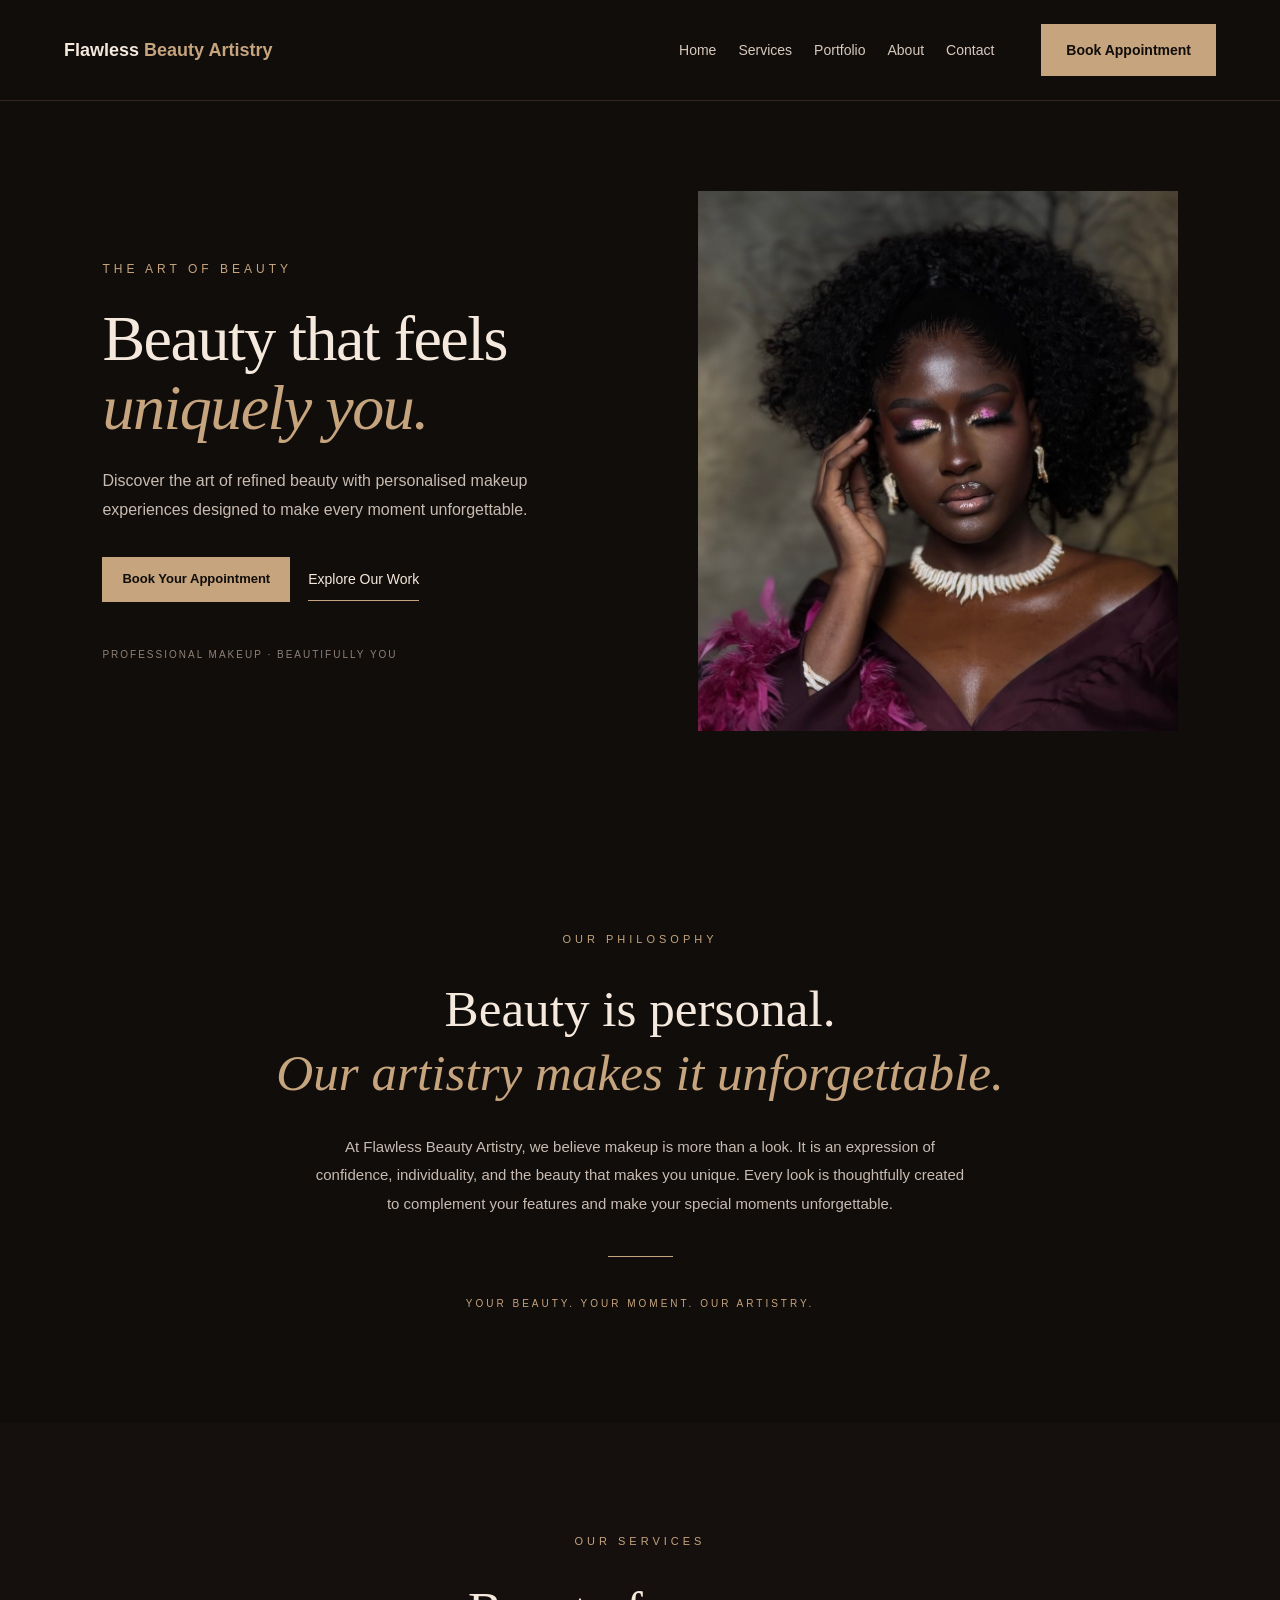
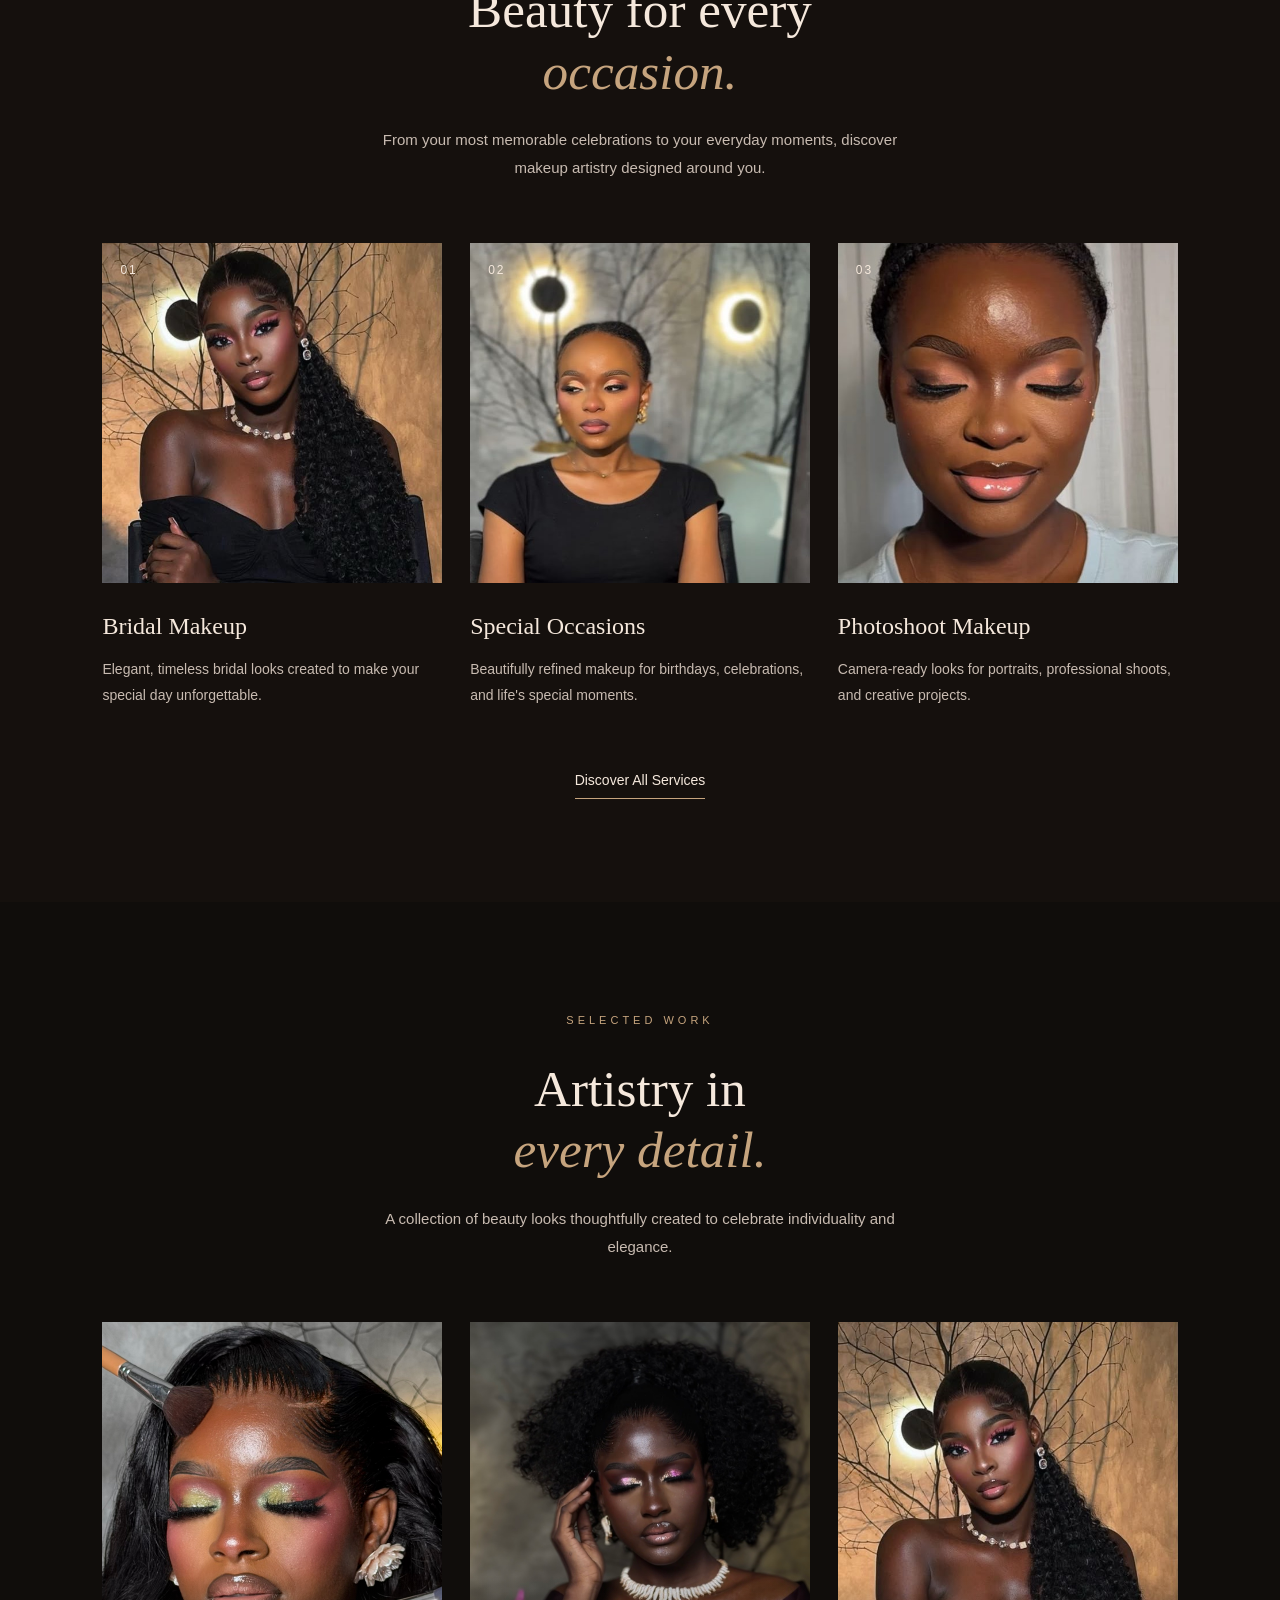
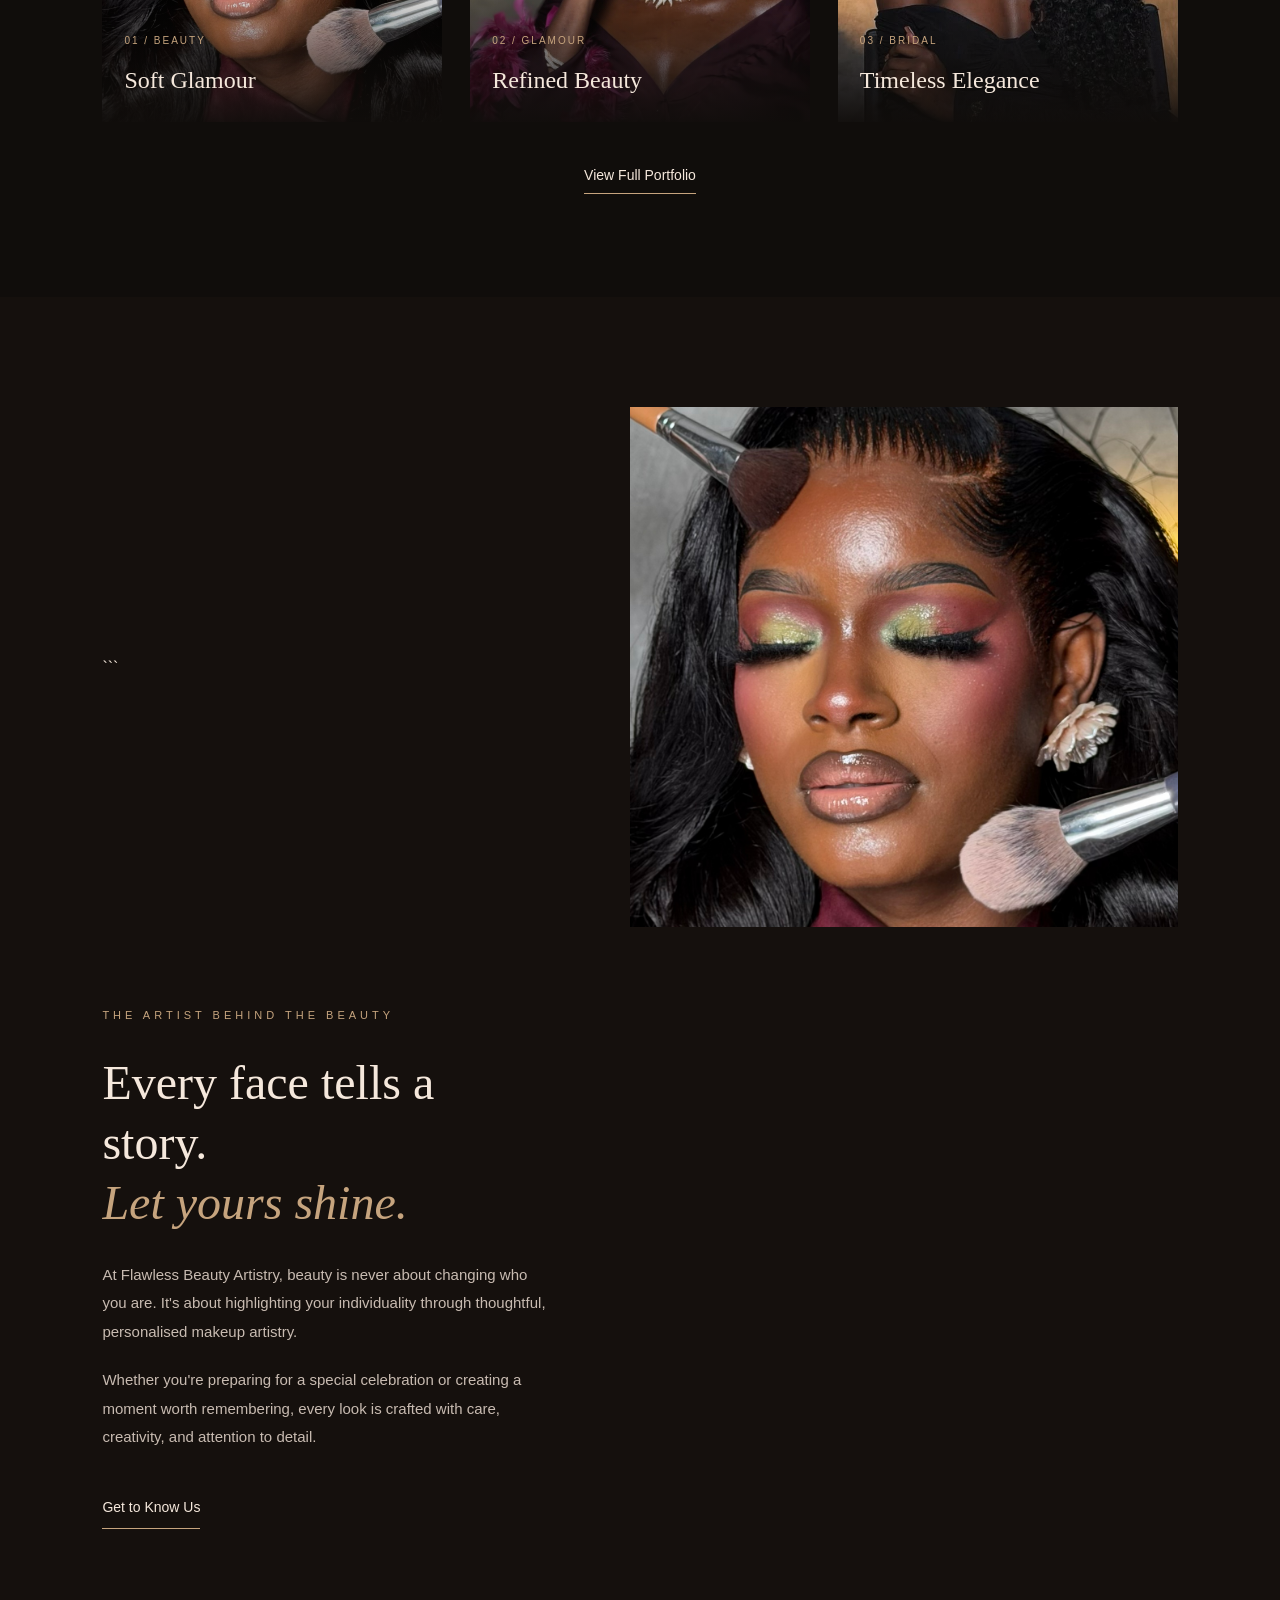
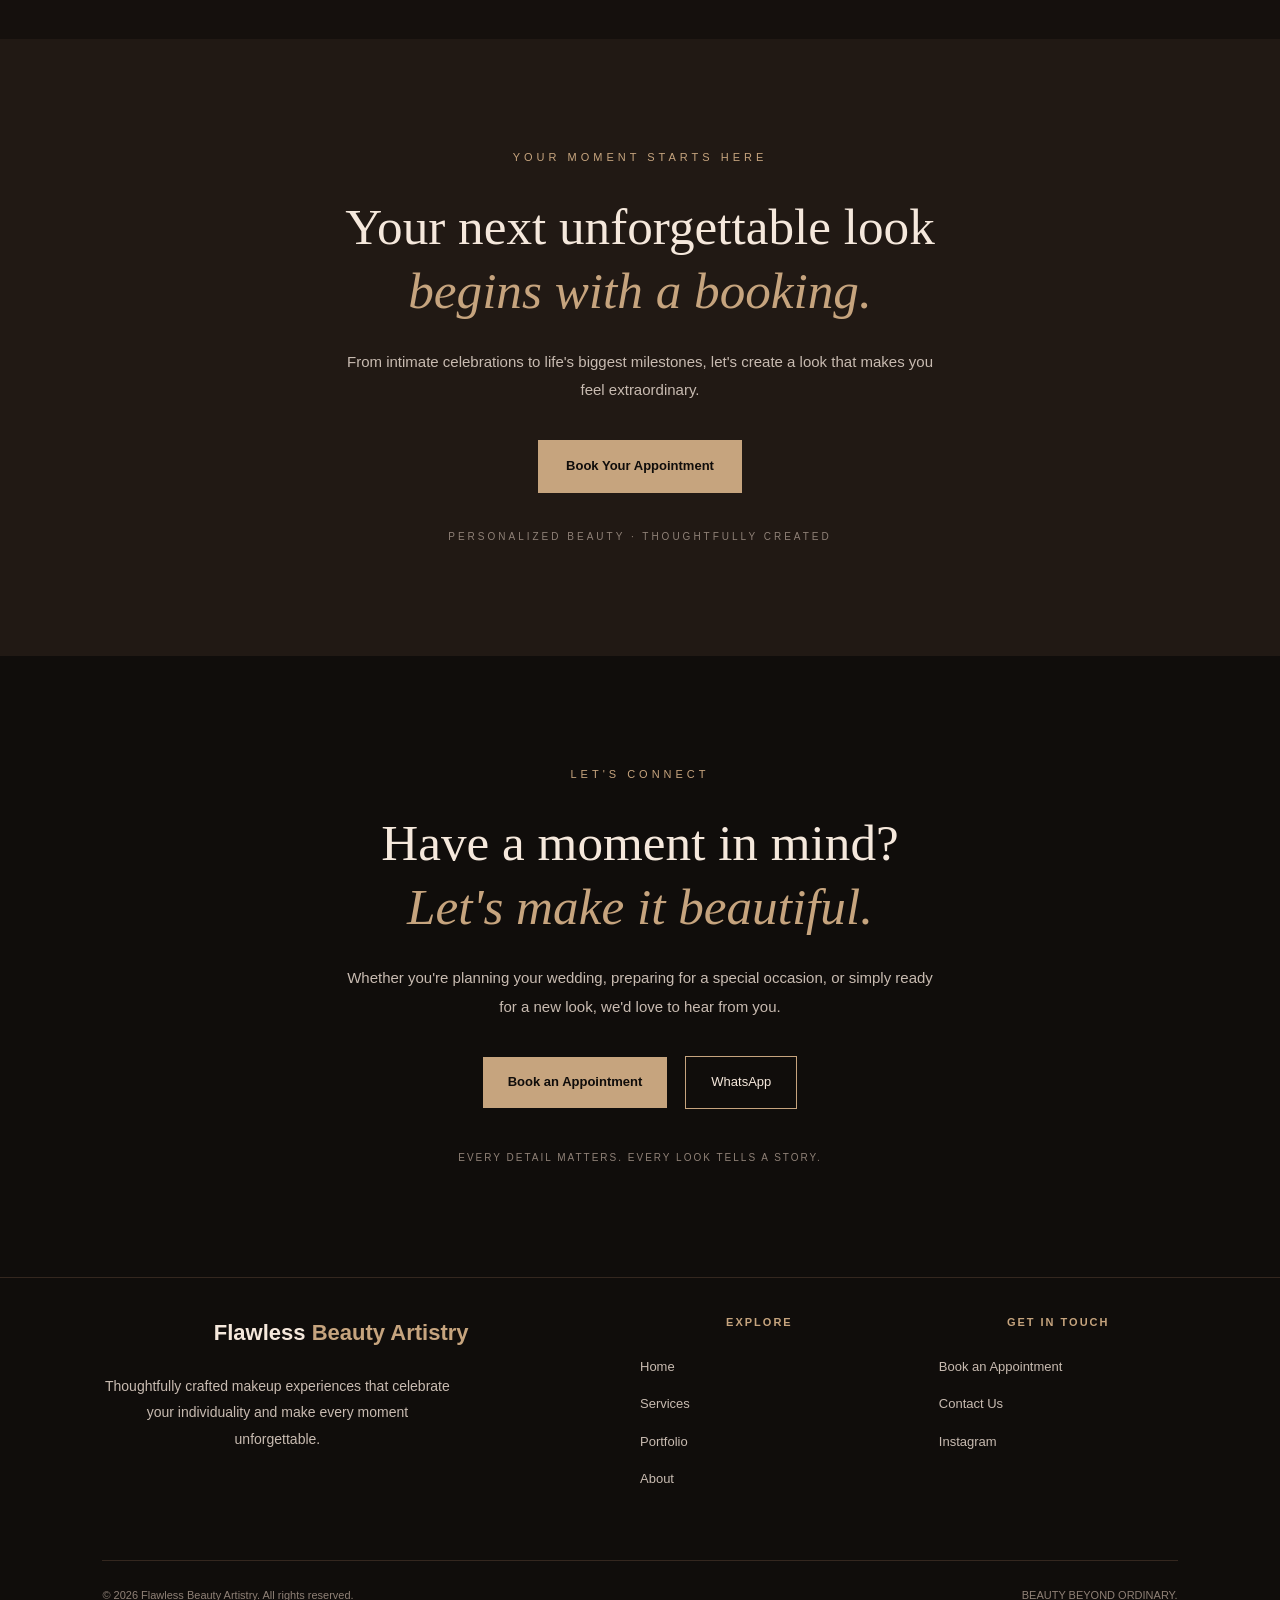
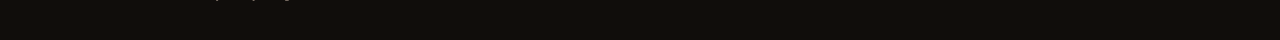
==== commit 43b6c1ac: "implement responsive hamburger navigation" ====
--- a/index.html
+++ b/index.html
@@ -16,27 +16,40 @@
 
 <body>
 
-    <header class="site-header">
-
-        <a href="index.html" class="logo">
-            Flawless <span>Beauty Artistry</span>
-        </a>
-
-        <nav class="main-nav">
-
-            <a href="index.html">Home</a>
-            <a href="services.html">Services</a>
-            <a href="portfolio.html">Portfolio</a>
-            <a href="about.html">About</a>
-            <a href="contact.html">Contact</a>
-
-        </nav>
+ <header class="site-header">
+
+    <a href="index.html" class="logo">
+        Flawless <span>Beauty Artistry</span>
+    </a>
+
+    <button class="menu-toggle"
+            type="button"
+            aria-label="Open navigation menu"
+            aria-expanded="false"
+            aria-controls="primary-navigation">
+
+        <span></span>
+        <span></span>
+        <span></span>
+
+    </button>
+
+    <nav class="main-nav" id="primary-navigation">
+
+        <a href="index.html">Home</a>
+        <a href="services.html">Services</a>
+        <a href="portfolio.html">Portfolio</a>
+        <a href="about.html">About</a>
+        <a href="contact.html">Contact</a>
 
         <a href="booking.html" class="booking-button">
             Book Appointment
         </a>
 
-    </header>
+    </nav>
+
+</header>
+
 
     <!-- HERO SECTION -->
 
@@ -136,7 +149,7 @@
             <!-- Service 1 -->
             <article class="service-card">
                 <div class="service-image bridal-image">
-                    <img src="./tpwhatsApp Image 2026-10-29 at 15.45.17.jpeg" alt="">
+                    <img src="./tpwhatsApp Image 2026-10-29 at 15.45.17.jpeg" alt="Bridal makeup look by Flawless Beauty Artistry">
 
                     <span>01</span>
 
@@ -157,7 +170,7 @@
             <article class="service-card">
                 <div class="service-image occasion-image">
 
-                    <img src="./WhatsApp Image 2026-10-29 at 15.45.16.jpeg" alt="">
+                    <img src="./WhatsApp Image 2026-10-29 at 15.45.16.jpeg" alt="Special occasions makeup look by Flawless Beauty Artistry">
                     <span>02</span>
                 </div>
 
@@ -176,8 +189,8 @@
             <article class="service-card">
 
                 <div class="service-image photoshoot-image">
-
-                    <img src="./WhatsApp Image 2026-10-29 at 15.45np.16.jpeg" alt="">
+                    
+                    <img src="./WhatsApp Image 2026-10-29 at 15.45np.16.jpeg" alt="Photoshoot makeup look by Flawless Beauty Artistry">
 
                     <span>03</span>
                 </div>
@@ -243,7 +256,7 @@
             </article>
 
             <article class="portfolio-item">
-                <img src="./IMG_09486.jpg" alt="Bridal makeup artistry">
+                <img src="./tpwhatsApp Image 2026-10-29 at 15.45.17.jpeg" alt="Bridal makeup artistry">
 
                 <div class="portfolio-caption">
                     <span>03 / BRIDAL</span>
@@ -416,6 +429,8 @@
 
     </footer>
 
+
+    <script src="script.js"></script>
 </body>
 
 </html>
--- a/style.css
+++ b/style.css
@@ -59,6 +59,31 @@
 
 .main-nav a:hover {
 color: #C6A47E;
+}
+
+.main-nav .booking-button {
+
+margin-left: 25px;
+
+}
+
+/* HEADER BOOOKING  BUTTON */
+
+.main-nav .booking-button {
+background-color: #C6A47E;
+color: #100D0B;
+text-decoration: none;
+padding: 15px 25px;
+font-weight: bold;
+border: none;
+
+}
+
+.main-nav .booking-button:hover {
+    
+background-color: #E1C6A5;
+color: #100D0B;
+
 }
 
 .booking-button {
@@ -104,7 +129,8 @@
 font-family: Georgia, serif;
 font-size: clamp(42px, 5vw, 72px);
 font-weight: normal;
-line-height: 1.12;
+line-height: 1.08;
+letter-spacing: -1.5px;
 margin-bottom: 25px;
 }
 
@@ -117,8 +143,8 @@
 .hero-description {
 color: #C8BBB1;
 font-size: 16px;
-line-height: 1.9;
-max-width: 460px;
+line-height: 1.8;
+max-width: 440px;
 margin-bottom: 32px;
 }
 
@@ -146,15 +172,21 @@
 
 .hero-image {
 width: 100%;
+max-width: 480px;
 height: 540px;
 overflow: hidden;
+justify-self: end;
+object-fit: cover;
+/* overflow: hidden; */
 }
 
 .hero-image img {
 width: 100%;
 height: 100%;
 object-fit: cover;
-display: block;
+object-position: center 30%;
+display: block;
+
 }
 
 /* BRAND INTRODUCTION SECTION */
@@ -260,17 +292,24 @@
 min-width: 0;
 }
 
+.service-image {
+
+position: relative;
+width: 100%;
+height: 340px;
+overflow: hidden;
+background-color: #28201A;
+
+}
+
+
 .service-image img{
 
-position: relative;
-height: 340px;
-background-color: #28201A;
-overflow: hidden;
-
-/* width: 100%;
+width: 100%;
 height: 100%;
 display: block;
-object-fit: cover; */
+object-fit: cover;
+object-position: center;
 
 }
 
@@ -664,7 +703,13 @@
 line-height: 1.8;
 }
 
-
+/* HIDE HAMBURGER ON DESKTOP */
+
+.menu-toggle {
+
+display: none;
+
+}
 
 
 /* RESPONSIVE LAYOUT — TABLETS AND MOBILE */
@@ -687,22 +732,81 @@
 }
 
 /* MOBILE HEADER */
+
 .site-header {
+    flex-direction: row;
+    flex-wrap: wrap;
+    justify-content: space-between;
+    align-items: center;
+    gap: 20px;
+    padding: 20px 6%;
+}
+
+/* HAMBURGER BUTTON */
+
+.menu-toggle {
+    display: flex;
     flex-direction: column;
-    align-items: flex-start;
-    gap: 18px;
-    padding: 20px 6%;
-}
+    justify-content: center;
+    gap: 6px;
+    width: 42px;
+    height: 42px;
+    padding: 8px;
+    background: transparent;
+    border: 1px solid #C6A47E;
+    cursor: pointer;
+}
+
+.menu-toggle span {
+    display: block;
+    width: 100%;
+    height: 2px;
+    background-color: #F5E8DC;
+    transition: transform 0.3s ease, opacity 0.3s ease;
+}
+
+/* HAMBURGER ANIMATION */
+
+.menu-toggle.active span:nth-child(1) {
+    transform: translateY(8px) rotate(45deg);
+}
+
+.menu-toggle.active span:nth-child(2) {
+    opacity: 0;
+}
+
+.menu-toggle.active span:nth-child(3) {
+    transform: translateY(-8px) rotate(-45deg);
+}
+
+/* MOBILE NAVIGATION */
 
 .main-nav {
+    display: none;
+    flex-direction: column;
+    align-items: center;
+    gap: 22px;
+    width: 100%;
+    padding: 25px 0;
+}
+
+.main-nav.active {
     display: flex;
-    flex-wrap: wrap;
-    gap: 18px 20px;
-    width: 100%;
-}
-
-.booking-button {
-    align-self: flex-start;
+}
+
+
+/*  BOOKING BUTTON INSIDE MENU */
+
+.main-nav .booking-button {
+margin: 8px auto 0;
+width: 220px;
+text-align: center;
+}
+/* BOOKING BUTTON */
+
+.site-header > .booking-button {
+    display: block;
+    margin: 0 auto;
 }
 
 /* SERVICES SECTION */
@@ -743,6 +847,29 @@
 
 @media (max-width: 480px) {
 
+
+/* HEADER */
+.site-header {
+   
+    gap: 16px;
+    padding: 20px 5%;
+
+}
+
+.main-nav {
+    gap: 12px 16px;
+}
+
+.main-nav a {
+    font-size: 12px;
+}
+
+site-header > .booking-button {
+
+    width: 100%;
+    text-align: center;
+
+}
 
 /* HERO SECTION */
 .hero {
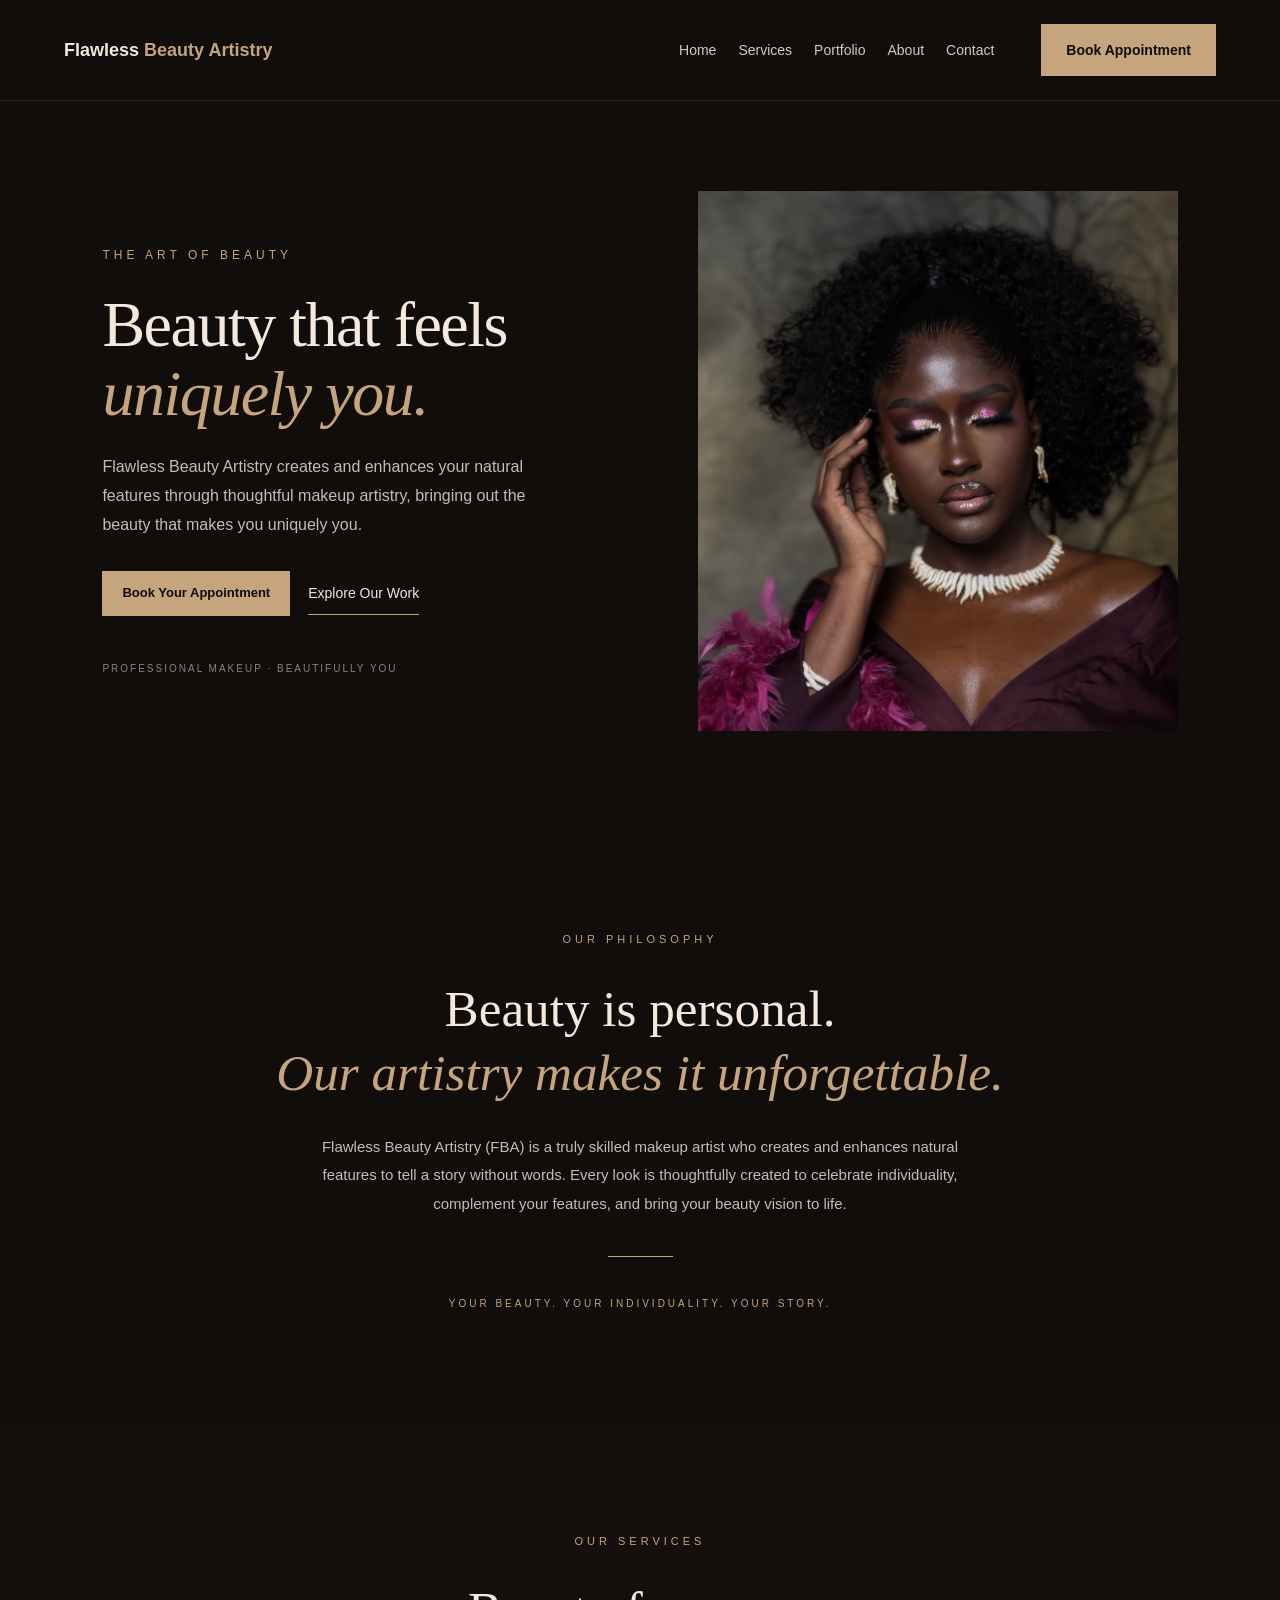
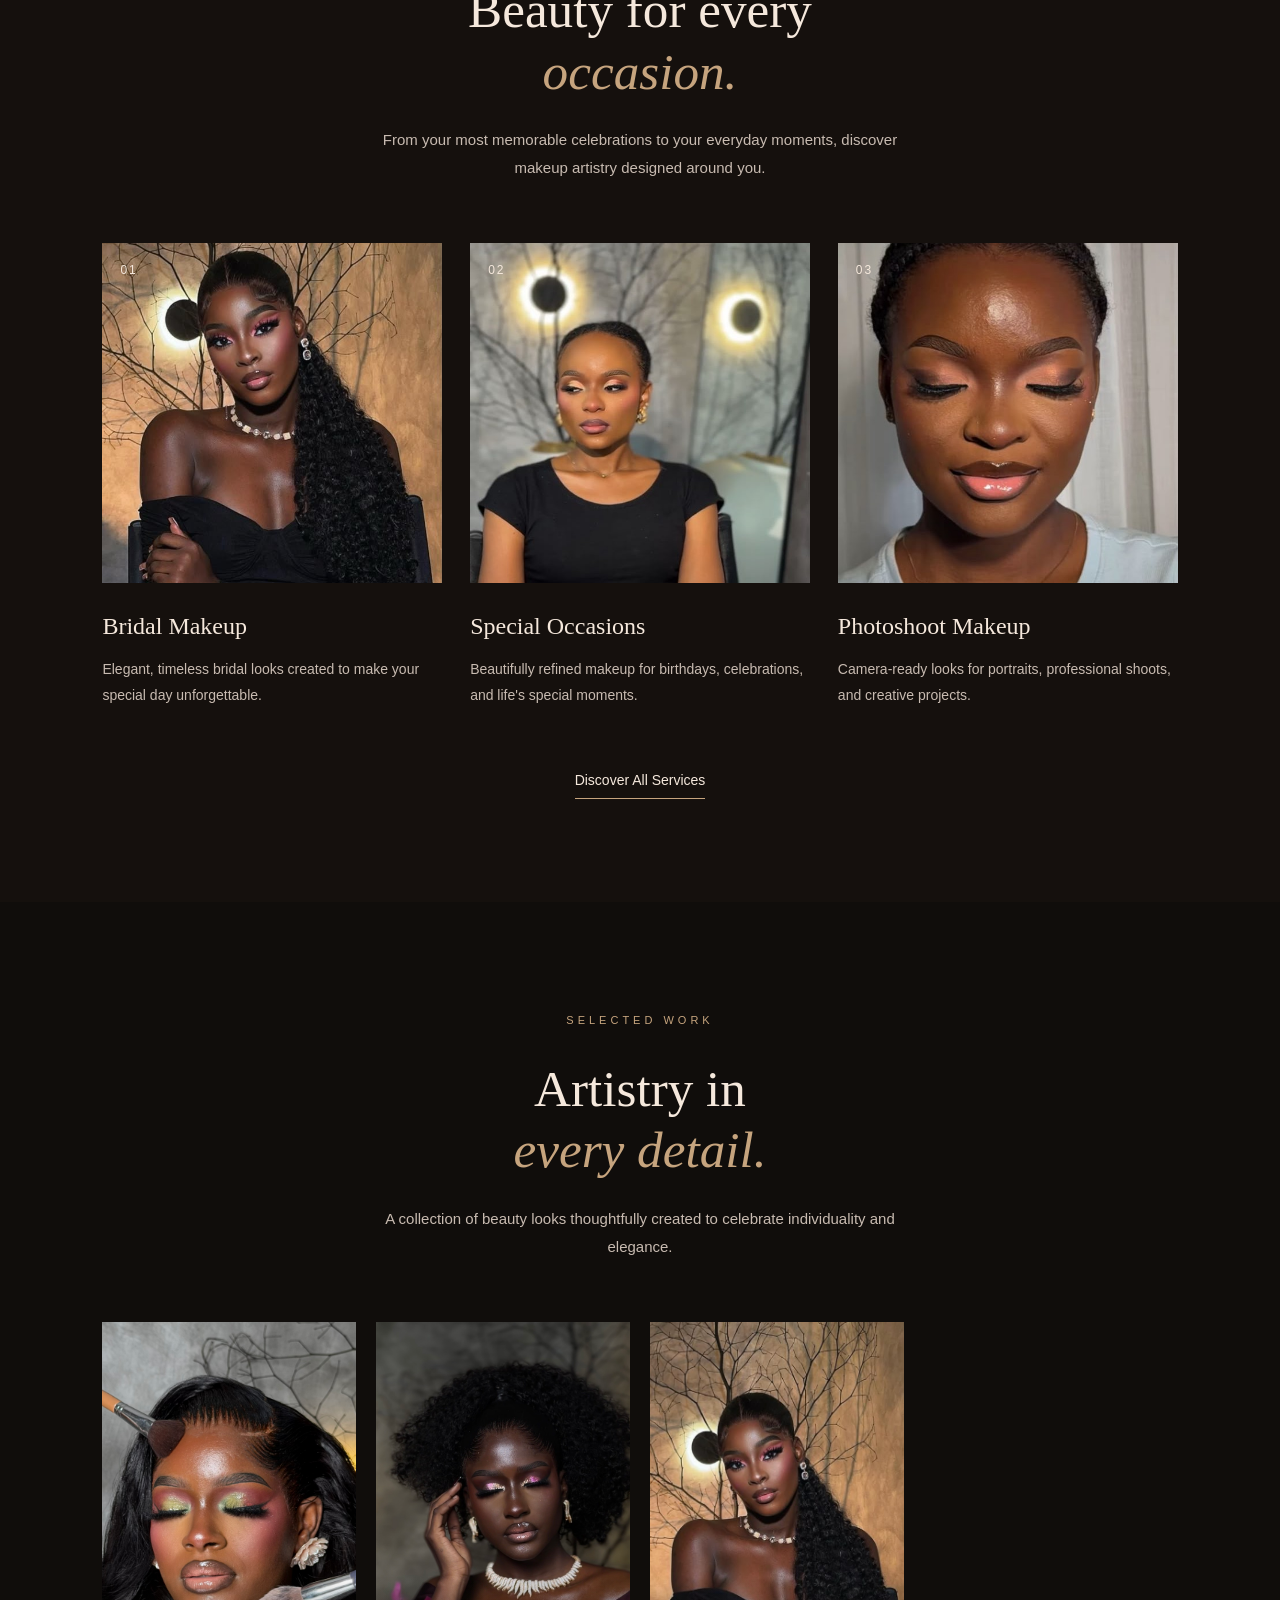
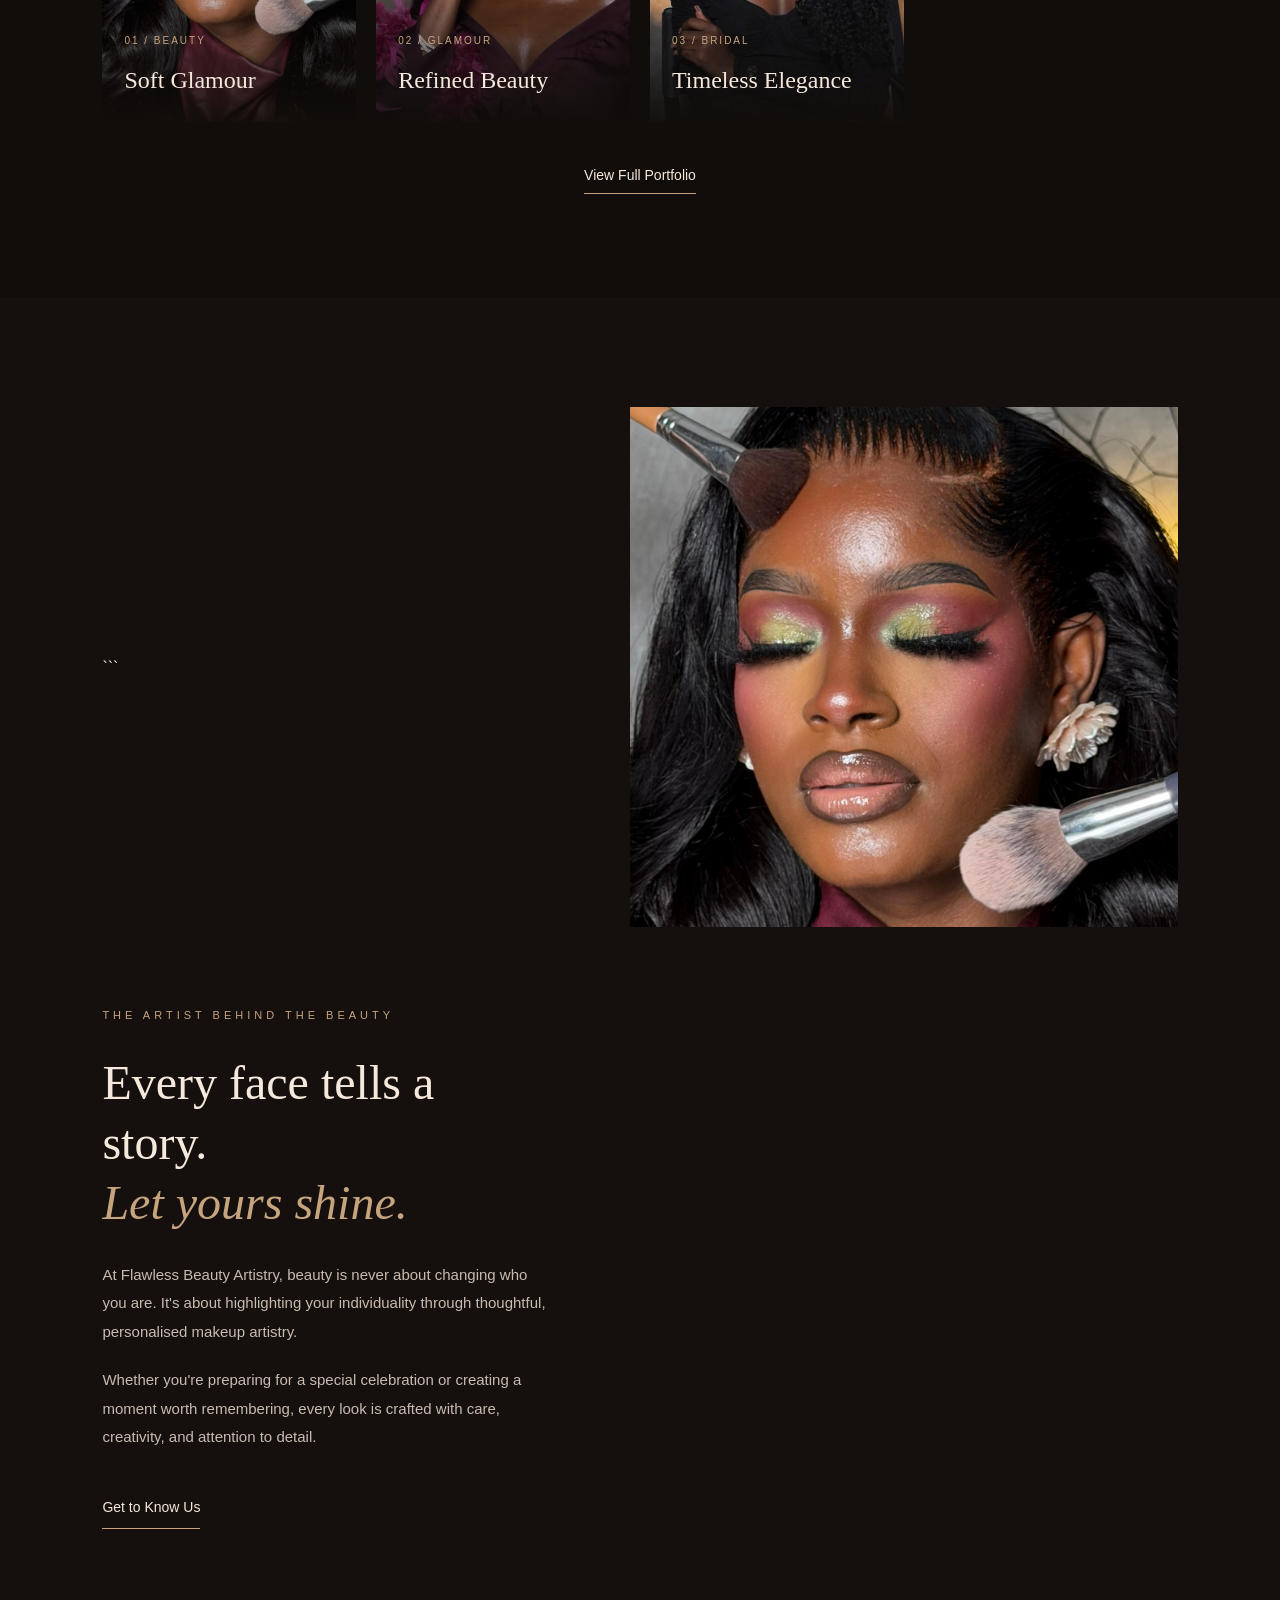
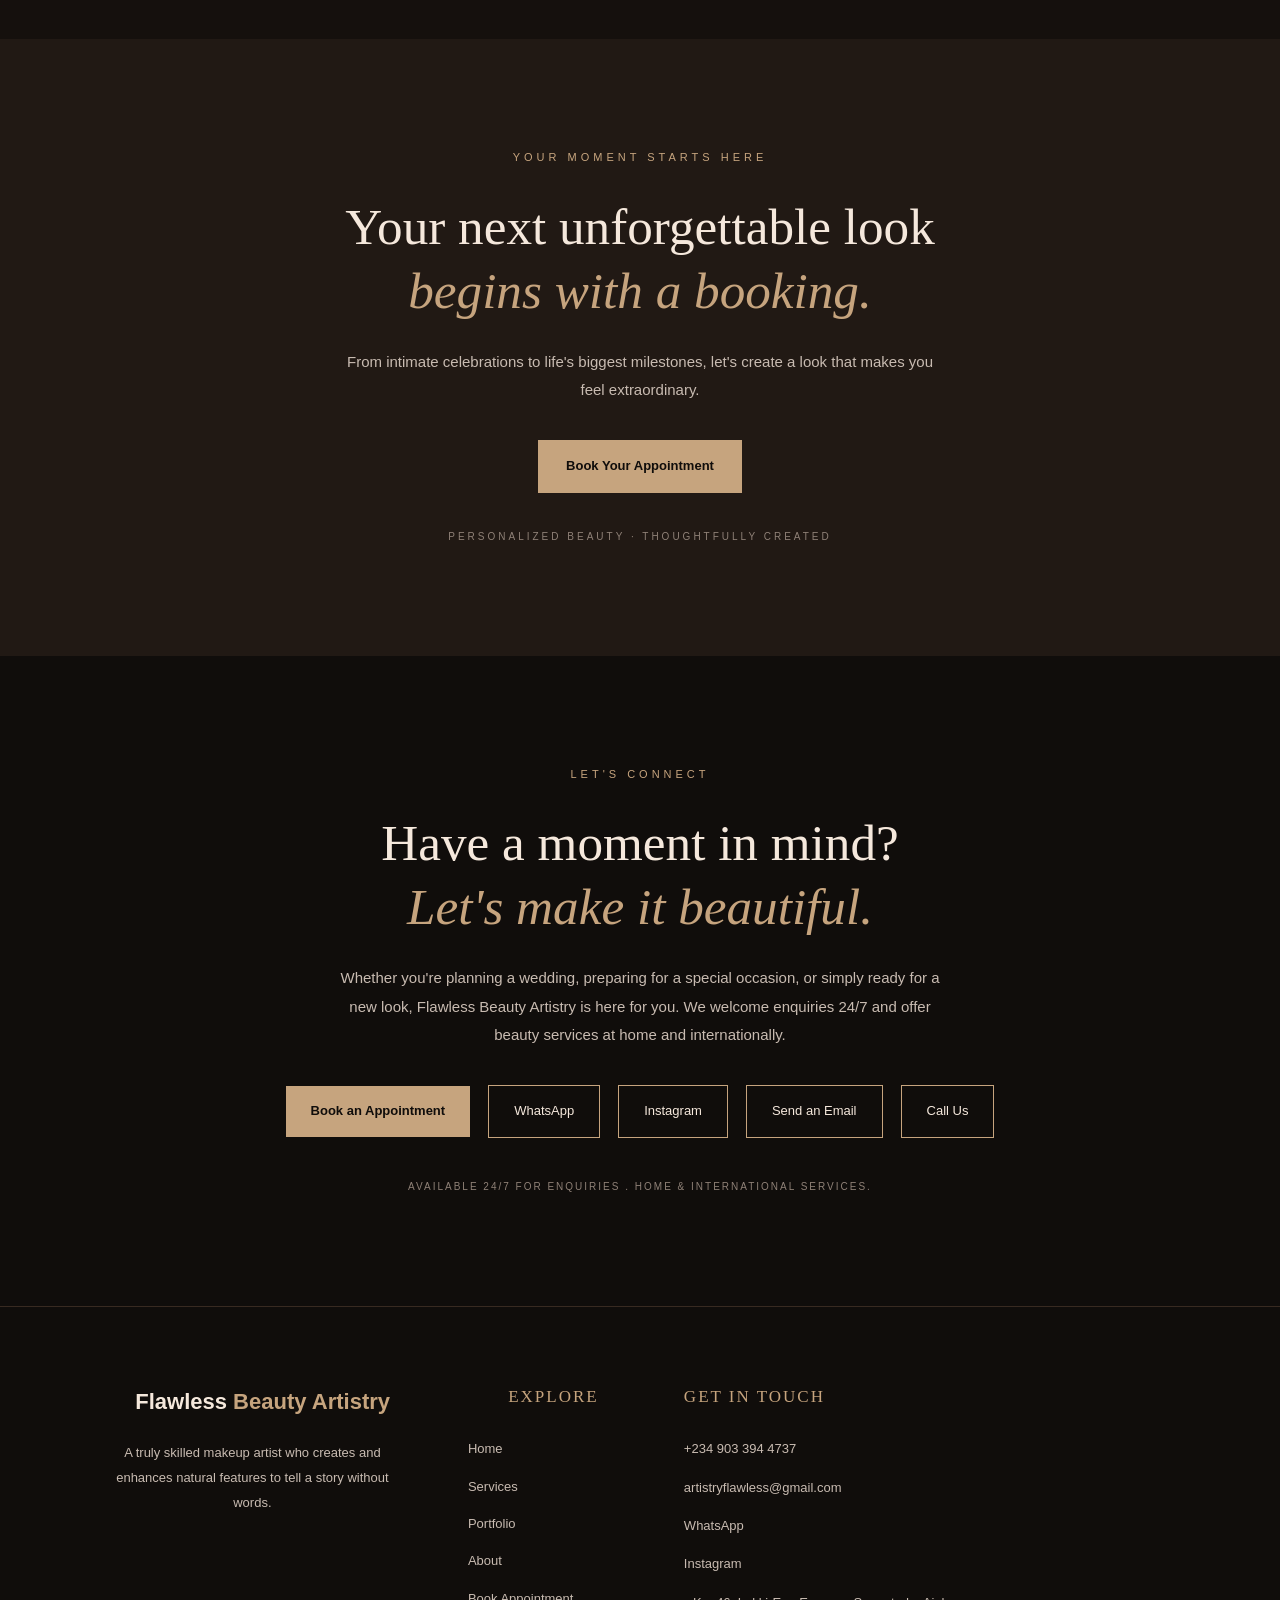
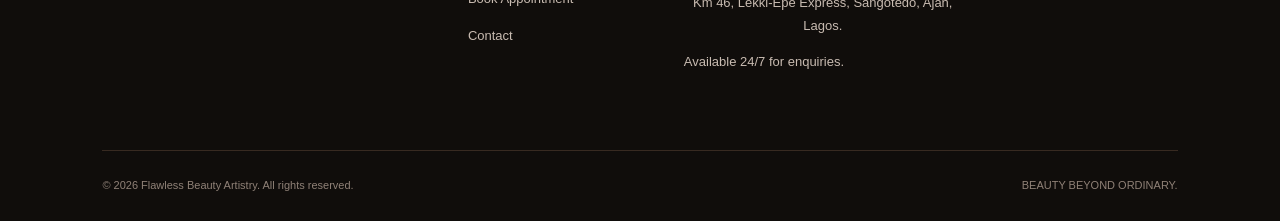
==== commit c64cee1a: "update website pages and improve portfolio" ====
--- a/index.html
+++ b/index.html
@@ -16,39 +16,36 @@
 
 <body>
 
- <header class="site-header">
-
-    <a href="index.html" class="logo">
-        Flawless <span>Beauty Artistry</span>
-    </a>
-
-    <button class="menu-toggle"
-            type="button"
-            aria-label="Open navigation menu"
-            aria-expanded="false"
+    <header class="site-header">
+
+        <a href="index.html" class="logo">
+            Flawless <span>Beauty Artistry</span>
+        </a>
+
+        <button class="menu-toggle" type="button" aria-label="Open navigation menu" aria-expanded="false"
             aria-controls="primary-navigation">
 
-        <span></span>
-        <span></span>
-        <span></span>
-
-    </button>
-
-    <nav class="main-nav" id="primary-navigation">
-
-        <a href="index.html">Home</a>
-        <a href="services.html">Services</a>
-        <a href="portfolio.html">Portfolio</a>
-        <a href="about.html">About</a>
-        <a href="contact.html">Contact</a>
-
-        <a href="booking.html" class="booking-button">
-            Book Appointment
-        </a>
-
-    </nav>
-
-</header>
+            <span></span>
+            <span></span>
+            <span></span>
+
+        </button>
+
+        <nav class="main-nav" id="primary-navigation">
+
+            <a href="index.html">Home</a>
+            <a href="services.html">Services</a>
+            <a href="portfolio.html">Portfolio</a>
+            <a href="about.html">About</a>
+            <a href="contact.html">Contact</a>
+
+            <a href="booking.html" class="booking-button">
+                Book Appointment
+            </a>
+
+        </nav>
+
+    </header>
 
 
     <!-- HERO SECTION -->
@@ -65,9 +62,9 @@
             </h1>
 
             <p class="hero-description">
-                Discover the art of refined beauty with personalised
-                makeup experiences designed to make every moment
-                unforgettable.
+                Flawless Beauty Artistry creates and enhances your
+                natural features through thoughtful makeup artistry,
+                bringing out the beauty that makes you uniquely you.
             </p>
 
             <div class="hero-buttons">
@@ -108,17 +105,19 @@
             </h2>
 
             <p class="brand-description">
-                At Flawless Beauty Artistry, we believe makeup is more
-                than a look. It is an expression of confidence,
-                individuality, and the beauty that makes you unique.
-                Every look is thoughtfully created to complement your
-                features and make your special moments unforgettable.
+                Flawless Beauty Artistry (FBA) is a truly skilled
+                makeup artist who creates and enhances natural
+                features to tell a story without words.
+
+                Every look is thoughtfully created to celebrate
+                individuality, complement your features, and
+                bring your beauty vision to life.
             </p>
 
             <div class="brand-divider"></div>
 
             <p class="brand-signature">
-                YOUR BEAUTY. YOUR MOMENT. OUR ARTISTRY.
+                YOUR BEAUTY. YOUR INDIVIDUALITY. YOUR STORY.
             </p>
 
         </div>
@@ -149,7 +148,8 @@
             <!-- Service 1 -->
             <article class="service-card">
                 <div class="service-image bridal-image">
-                    <img src="./tpwhatsApp Image 2026-10-29 at 15.45.17.jpeg" alt="Bridal makeup look by Flawless Beauty Artistry">
+                    <img src="./tpwhatsApp Image 2026-10-29 at 15.45.17.jpeg"
+                        alt="Bridal makeup look by Flawless Beauty Artistry">
 
                     <span>01</span>
 
@@ -170,7 +170,8 @@
             <article class="service-card">
                 <div class="service-image occasion-image">
 
-                    <img src="./WhatsApp Image 2026-10-29 at 15.45.16.jpeg" alt="Special occasions makeup look by Flawless Beauty Artistry">
+                    <img src="./WhatsApp Image 2026-10-29 at 15.45.16.jpeg"
+                        alt="Special occasions makeup look by Flawless Beauty Artistry">
                     <span>02</span>
                 </div>
 
@@ -189,8 +190,9 @@
             <article class="service-card">
 
                 <div class="service-image photoshoot-image">
-                    
-                    <img src="./WhatsApp Image 2026-10-29 at 15.45np.16.jpeg" alt="Photoshoot makeup look by Flawless Beauty Artistry">
+
+                    <img src="./WhatsApp Image 2026-10-29 at 15.45np.16.jpeg"
+                        alt="Photoshoot makeup look by Flawless Beauty Artistry">
 
                     <span>03</span>
                 </div>
@@ -354,8 +356,10 @@
         </h2>
 
         <p class="contact-description">
-            Whether you're planning your wedding, preparing for a special
-            occasion, or simply ready for a new look, we'd love to hear from you.
+            Whether you're planning a wedding, preparing for a special
+            occasion, or simply ready for a new look, Flawless Beauty
+            Artistry is here for you. We welcome enquiries 24/7 and
+            offer beauty services at home and internationally.
         </p>
 
         <div class="contact-links">
@@ -364,20 +368,28 @@
                 Book an Appointment
             </a>
 
-            <!-- <a href="https://www.instagram.com/flawlessbeautyartistry001/" class="contact-link">
+            <a href="https://wa.me/2349033944737" class="contact-link secondary-contact-link" target="_blank"
+                rel="noopener noreferrer">
+                WhatsApp
+            </a>
+
+            <a href="https://www.instagram.com/flawlessbeautyartistry001/" class="contact-link secondary-contact-link"
+                target="_blank" rel="noopener noreferrer">
                 Instagram
-            </a> -->
-
-            <a href="https://wa.me/2349033944737?text=Hello%2C%20Flawless%20Beauty%20Artistry!%20I%27d%20like%20to%20make%20an%20enquiry%20about%20your%20makeup%20services."
-                class="contact-link secondary-contact-link" target="_blank" rel="noopener noreferrer">
-
-                WhatsApp
+            </a>
+
+            <a href="mailto:artistryflawless@gmail.com" class="contact-link secondary-contact-link">
+                Send an Email
+            </a>
+
+            <a href="tel:+2349033944737" class="contact-link secondary-contact-link">
+                Call Us
             </a>
 
         </div>
 
         <p class="contact-note">
-            EVERY DETAIL MATTERS. EVERY LOOK TELLS A STORY.
+            AVAILABLE 24/7 FOR ENQUIRIES . HOME & INTERNATIONAL SERVICES.
         </p>
 
     </section>
@@ -396,8 +408,8 @@
                 </a>
 
                 <p>
-                    Thoughtfully crafted makeup experiences that celebrate
-                    your individuality and make every moment unforgettable.
+                    A truly skilled makeup artist who creates and
+                    enhances natural features to tell a story without words.
                 </p>
             </div>
 
@@ -408,14 +420,37 @@
                 <a href="services.html">Services</a>
                 <a href="portfolio.html">Portfolio</a>
                 <a href="about.html">About</a>
+                <a href="booking.html">Book Appointment</a>
+                <a href="contact.html">Contact</a>
+                
             </div>
 
             <div class="footer-contact">
                 <h3>GET IN TOUCH</h3>
 
-                <a href="booking.html">Book an Appointment</a>
-                <a href="#contact">Contact Us</a>
-                <a href="#">Instagram</a>
+                <a href="tel:+2349033944737">
+                    +234 903 394 4737
+                </a>
+
+                <a href="mailto:artistryflawless@gmail.com">
+                    artistryflawless@gmail.com
+                </a>
+
+                <a href="https://wa.me/2349033944737" target="_blank" rel="noopener noreferrer">
+                    WhatsApp
+                </a>
+
+                <a href="https://www.instagram.com/flawlessbeautyartistry001/" target="_blank"
+                    rel="noopener noreferrer">
+                    Instagram
+                </a>
+
+                <p>
+                    Km 46, Lekki-Epe Express,
+                    Sangotedo, Ajah, Lagos.
+                </p>
+
+                <p>Available 24/7 for enquiries.</p>
             </div>
 
         </div>
--- a/style.css
+++ b/style.css
@@ -20,822 +20,821 @@
 
 .site-header {
 
-display: flex;
-flex-wrap: wrap;
-justify-content: space-between;
-align-items: center;
-padding: 24px 5%;
-border-bottom: 1px solid #33251F;
-gap: 30px;
-
-}
-
-.logo {
-  
-color: #F5E8DC;
-text-decoration: none;
-font-size: 18px;
-font-weight: bold;
-white-space: nowrap;
-
-}
-
-.logo span {
-color: #C6A47E;
-}
-
-.main-nav {
-display: flex;
-align-items: center;
-gap: 22px;
-}
-
-.main-nav a {
-color: #D8C9BD;
-text-decoration: none;
-font-size: 14px;
-transition: color 0.3s ease;
-}
-
-.main-nav a:hover {
-color: #C6A47E;
-}
-
-.main-nav .booking-button {
-
-margin-left: 25px;
-
-}
-
-/* HEADER BOOOKING  BUTTON */
-
-.main-nav .booking-button {
-background-color: #C6A47E;
-color: #100D0B;
-text-decoration: none;
-padding: 15px 25px;
-font-weight: bold;
-border: none;
-
-}
-
-.main-nav .booking-button:hover {
-    
-background-color: #E1C6A5;
-color: #100D0B;
-
-}
-
-.booking-button {
-display: inline-block;
-background-color: #C6A47E;
-color: #100D0B;
-padding: 12px 20px;
-text-decoration: none;
-font-size: 13px;
-font-weight: bold;
-white-space: nowrap;
-transition: background-color 0.3s ease;
-}
-
-.booking-button:hover {
-background-color: #E1C6A5;
-}
-
-/* HERO SECTION */
-
-.hero {
-min-height: 80vh;
-display: grid;
-grid-template-columns: 1fr 0.9fr;
-align-items: center;
-gap: 55px;
-padding: 60px 8%;
-
-}
-
-.hero-content {
-max-width: 600px;
-}
-
-.hero-label {
-color: #C6A47E;
-font-size: 12px;
-letter-spacing: 4px;
-margin-bottom: 25px;
-}
-
-.hero h1 {
-font-family: Georgia, serif;
-font-size: clamp(42px, 5vw, 72px);
-font-weight: normal;
-line-height: 1.08;
-letter-spacing: -1.5px;
-margin-bottom: 25px;
-}
-
-.hero h1 span {
-display: block;
-color: #C6A47E;
-font-style: italic;
-}
-
-.hero-description {
-color: #C8BBB1;
-font-size: 16px;
-line-height: 1.8;
-max-width: 440px;
-margin-bottom: 32px;
-}
-
-.hero-buttons {
-display: flex;
-align-items: center;
-flex-wrap: wrap;
-gap: 18px;
-}
-
-.secondary-button {
-color: #F5E8DC;
-text-decoration: none;
-font-size: 14px;
-border-bottom: 1px solid #C6A47E;
-padding: 10px 0;
-}
-
-.hero-note {
-margin-top: 45px;
-color: #8F8177;
-font-size: 10px;
-letter-spacing: 2px;
-}
-
-.hero-image {
-width: 100%;
-max-width: 480px;
-height: 540px;
-overflow: hidden;
-justify-self: end;
-object-fit: cover;
-/* overflow: hidden; */
-}
-
-.hero-image img {
-width: 100%;
-height: 100%;
-object-fit: cover;
-object-position: center 30%;
-display: block;
-
-}
-
-/* BRAND INTRODUCTION SECTION */
-
-.brand-intro {
-padding: 110px 8%;
-background-color: #100D0B;
-text-align: center;
-}
-
-.brand-intro-content {
-max-width: 850px;
-margin: 0 auto;
-}
-
-.section-label {
-color: #C6A47E;
-font-size: 11px;
-letter-spacing: 4px;
-margin-bottom: 28px;
-}
-
-.brand-intro h2 {
-color: #F5E8DC;
-font-family: Georgia, serif;
-font-size: clamp(32px, 4vw, 52px);
-font-weight: 400;
-line-height: 1.25;
-margin-bottom: 28px;
-}
-
-.brand-intro h2 span {
-display: block;
-color: #C6A47E;
-font-style: italic;
-}
-
-.brand-description {
-max-width: 650px;
-margin: 0 auto;
-color: #C8BBB1;
-font-size: 15px;
-line-height: 1.9;
-}
-
-.brand-divider {
-width: 65px;
-height: 1px;
-background-color: #C6A47E;
-margin: 38px auto;
-}
-
-.brand-signature {
-color: #C6A47E;
-font-size: 10px;
-letter-spacing: 3px;
-line-height: 1.8;
-}
-
-/* SERVICES SECTION */
-
-.services-section {
-padding: 110px 8%;
-background-color: #15100D;
-}
-
-.services-heading {
-max-width: 700px;
-margin: 0 auto 60px;
-text-align: center;
-}
-
-.services-heading h2 {
-color: #F5E8DC;
-font-family: Georgia, serif;
-font-size: clamp(32px, 4vw, 52px);
-font-weight: 400;
-line-height: 1.2;
-margin-bottom: 24px;
-}
-
-.services-heading h2 span {
-display: block;
-color: #C6A47E;
-font-style: italic;
-}
-
-.services-intro {
-max-width: 550px;
-margin: 0 auto;
-color: #C8BBB1;
-font-size: 15px;
-line-height: 1.9;
-}
-
-.services-grid {
-display: grid;
-grid-template-columns: repeat(3, minmax(0, 1fr));
-gap: 28px;
-}
-
-.service-card {
-min-width: 0;
-}
-
-.service-image {
-
-position: relative;
-width: 100%;
-height: 340px;
-overflow: hidden;
-background-color: #28201A;
-
-}
-
-
-.service-image img{
-
-width: 100%;
-height: 100%;
-display: block;
-object-fit: cover;
-object-position: center;
-
-}
-
-.service-image span {
-position: absolute;
-top: 18px;
-left: 18px;
-color: #F5E8DC;
-font-size: 12px;
-letter-spacing: 2px;
-}
-
-.service-info {
-padding: 24px 0;
-}
-
-.service-info h3 {
-color: #F5E8DC;
-font-family: Georgia, serif;
-font-size: 24px;
-font-weight: 400;
-margin-bottom: 12px;
-}
-
-.service-info p {
-color: #C8BBB1;
-font-size: 14px;
-line-height: 1.8;
-}
-
-.services-footer {
-margin-top: 35px;
-text-align: center;
-}
-
-/* PORTFOLIO SECTION */
-
-.portfolio-section {
-padding: 110px 8%;
-background-color: #100D0B;
-}
-
-.portfolio-heading {
-max-width: 700px;
-margin: 0 auto 60px;
-text-align: center;
-}
-
-.portfolio-heading h2 {
-color: #F5E8DC;
-font-family: Georgia, serif;
-font-size: clamp(32px, 4vw, 52px);
-font-weight: 400;
-line-height: 1.2;
-margin-bottom: 24px;
-}
-
-.portfolio-heading h2 span {
-display: block;
-color: #C6A47E;
-font-style: italic;
-}
-
-.portfolio-intro {
-max-width: 550px;
-margin: 0 auto;
-color: #C8BBB1;
-font-size: 15px;
-line-height: 1.9;
-}
-
-.portfolio-grid {
-display: grid;
-grid-template-columns: repeat(3, minmax(0, 1fr));
-gap: 28px;
-}
-
-.portfolio-item {
-position: relative;
-min-width: 0;
-height: 400px;
-overflow: hidden;
-background-color: #28201A;
-}
-
-.portfolio-item img {
-width: 100%;
-height: 100%;
-display: block;
-object-fit: cover;
-}
-
-.portfolio-caption {
-
-position: absolute;
-right: 0;
-bottom: 0;
-left: 0;
-padding: 50px 22px 22px;
-background: linear-gradient(
-transparent,
-rgba(16, 13, 11, 0.95)
-);
-
-}
-
-.portfolio-caption span {
-color: #C6A47E;
-font-size: 10px;
-letter-spacing: 2px;
-}
-
-.portfolio-caption h3 {
-margin-top: 10px;
-color: #F5E8DC;
-font-family: Georgia, serif;
-font-size: 24px;
-font-weight: 400;
-}
-
-.portfolio-footer {
-
-margin-top: 40px;
-text-align: center;
-
-}
-
-
-/* ABOUT THE ARTIST SECTION */
-
-.about-artist {
-display: grid;
-grid-template-columns: 0.9fr 1.1fr;
-align-items: center;
-gap: 80px;
-padding: 110px 8%;
-background-color: #15100D;
-}
-
-.about-artist-image {
-height: 520px;
-overflow: hidden;
-}
-
-.about-artist-image img {
-width: 100%;
-height: 100%;
-display: block;
-object-fit: cover;
-}
-
-.about-artist-content h2 {
-margin-bottom: 28px;
-color: #F5E8DC;
-font-family: Georgia, serif;
-font-size: clamp(32px, 4vw, 48px);
-font-weight: 400;
-line-height: 1.25;
-}
-
-.about-artist-content h2 span {
-display: block;
-color: #C6A47E;
-font-style: italic;
-}
-
-.about-artist-description {
-margin-bottom: 20px;
-color: #C8BBB1;
-font-size: 15px;
-line-height: 1.9;
-}
-
-.about-artist-content .secondary-button {
-display: inline-block;
-margin-top: 14px;
-}
-
-
-/* BOOKING CALL-TO-ACTION SECTION */
-
-.booking-cta {
-padding: 110px 8%;
-text-align: center;
-background-color: #211914;
-}
-
-.booking-cta h2 {
-max-width: 850px;
-margin: 0 auto 25px;
-color: #F5E8DC;
-font-family: Georgia, serif;
-font-size: clamp(32px, 4vw, 52px);
-font-weight: 400;
-line-height: 1.25;
-}
-
-.booking-cta h2 span {
-display: block;
-color: #C6A47E;
-font-style: italic;
-}
-
-.booking-cta-description {
-max-width: 600px;
-margin: 0 auto 35px;
-color: #C8BBB1;
-font-size: 15px;
-line-height: 1.9;
-}
-
-.booking-cta-button {
-display: inline-block;
-padding: 16px 28px;
-background-color: #C6A47E;
-color: #100D0B;
-text-decoration: none;
-font-size: 13px;
-font-weight: bold;
-transition: background-color 0.3s ease;
-}
-
-.booking-cta-button:hover {
-background-color: #E1C6A5;
-}
-
-.booking-cta-note {
-
-margin-top: 35px;
-color: #8F8177;
-font-size: 10px;
-letter-spacing: 3px;
-line-height: 1.8;
-
-}
-
-
-/* CONTACT SECTION */
-
-.contact-section {
-padding: 110px 8%;
-text-align: center;
-background-color: #100D0B;
-}
-
-.contact-section h2 {
-max-width: 800px;
-margin: 0 auto 25px;
-color: #F5E8DC;
-font-family: Georgia, serif;
-font-size: clamp(32px, 4vw, 52px);
-font-weight: 400;
-line-height: 1.25;
-}
-
-.contact-section h2 span {
-display: block;
-color: #C6A47E;
-font-style: italic;
-}
-
-.contact-description {
-max-width: 600px;
-margin: 0 auto 35px;
-color: #C8BBB1;
-font-size: 15px;
-line-height: 1.9;
-}
-
-.contact-links {
-display: flex;
-justify-content: center;
-align-items: center;
-flex-wrap: wrap;
-gap: 18px;
-}
-
-.contact-link {
-display: inline-block;
-padding: 15px 25px;
-background-color: #C6A47E;
-color: #100D0B;
-text-decoration: none;
-font-size: 13px;
-font-weight: bold;
-transition: background-color 0.3s ease;
-}
-
-.contact-link:hover {
-background-color: #E1C6A5;
-}
-
-.secondary-contact-link {
-
-background-color: transparent;
-color: #F5E8DC;
-border: 1px solid #C6A47E;
-font-weight: 500;
-transition: background-color 0.3s ease color 0.3s ease border-color 0.3s ease;
-
-}
-
-.secondary-contact-link:hover {
-background-color: #211914;
-color: #C6A47E;
-border-color: #C6A47E;
-}
-
-.contact-note {
-margin-top: 40px;
-color: #8F8177;
-font-size: 10px;
-letter-spacing: 2px;
-line-height: 1.8;
-}
-
-
-/* WEBSITE FOOTER */
-
-.site-footer {
-padding: 70px 8% 25px;
-background-color: #17110E;
-border-top: 1px solid #34271F;
-}
-
-.footer-main {
-display: grid;
-grid-template-columns: 2fr 1fr 1fr;
-gap: 60px;
-padding-bottom: 55px;
-}
-
-.footer-logo {
-display: inline-block;
-margin-bottom: 20px;
-color: #F5E8DC;
-font-size: 22px;
-font-weight: bold;
-text-decoration: none;
-}
-
-.footer-logo span {
-color: #C6A47E;
-}
-
-.footer-brand p {
-max-width: 350px;
-color: #C8BBB1;
-font-size: 14px;
-line-height: 1.9;
-}
-
-.footer-navigation h3,
-.footer-contact h3 {
-margin-bottom: 22px;
-color: #C6A47E;
-font-size: 11px;
-letter-spacing: 2px;
-}
-
-.footer-navigation a,
-.footer-contact a {
-display: block;
-width: fit-content;
-margin-bottom: 14px;
-color: #C8BBB1;
-font-size: 13px;
-text-decoration: none;
-transition: color 0.3s ease;
-}
-
-.footer-navigation a:hover,
-.footer-contact a:hover {
-color: #C6A47E;
-}
-
-.footer-bottom {
-display: flex;
-justify-content: space-between;
-align-items: center;
-flex-wrap: wrap;
-gap: 15px;
-padding-top: 25px;
-border-top: 1px solid #34271F;
-}
-
-.footer-bottom p {
-margin: 0;
-color: #8F8177;
-font-size: 11px;
-line-height: 1.8;
-}
-
-/* HIDE HAMBURGER ON DESKTOP */
-
-.menu-toggle {
-
-display: none;
-
-}
-
-
-/* RESPONSIVE LAYOUT — TABLETS AND MOBILE */
-
-@media (max-width: 768px) {
-
-/* HERO SECTION */
-.hero {
-    grid-template-columns: 1fr;
-    gap: 40px;
-    padding: 60px 6%;
-}
-
-.hero-image {
-    height: 450px;
-}
-
-.hero-note {
-    margin-top: 30px;
-}
-
-/* MOBILE HEADER */
-
-.site-header {
-    flex-direction: row;
+    display: flex;
     flex-wrap: wrap;
     justify-content: space-between;
     align-items: center;
-    gap: 20px;
-    padding: 20px 6%;
-}
-
-/* HAMBURGER BUTTON */
-
-.menu-toggle {
+    padding: 24px 5%;
+    border-bottom: 1px solid #33251F;
+    gap: 30px;
+
+}
+
+.logo {
+
+    color: #F5E8DC;
+    text-decoration: none;
+    font-size: 18px;
+    font-weight: bold;
+    white-space: nowrap;
+
+}
+
+.logo span {
+    color: #C6A47E;
+}
+
+.main-nav {
     display: flex;
-    flex-direction: column;
-    justify-content: center;
-    gap: 6px;
-    width: 42px;
-    height: 42px;
-    padding: 8px;
-    background: transparent;
-    border: 1px solid #C6A47E;
-    cursor: pointer;
-}
-
-.menu-toggle span {
-    display: block;
-    width: 100%;
-    height: 2px;
-    background-color: #F5E8DC;
-    transition: transform 0.3s ease, opacity 0.3s ease;
-}
-
-/* HAMBURGER ANIMATION */
-
-.menu-toggle.active span:nth-child(1) {
-    transform: translateY(8px) rotate(45deg);
-}
-
-.menu-toggle.active span:nth-child(2) {
-    opacity: 0;
-}
-
-.menu-toggle.active span:nth-child(3) {
-    transform: translateY(-8px) rotate(-45deg);
-}
-
-/* MOBILE NAVIGATION */
-
-.main-nav {
-    display: none;
-    flex-direction: column;
     align-items: center;
     gap: 22px;
+}
+
+.main-nav a {
+    color: #D8C9BD;
+    text-decoration: none;
+    font-size: 14px;
+    transition: color 0.3s ease;
+}
+
+.main-nav a:hover {
+    color: #C6A47E;
+}
+
+.main-nav .booking-button {
+
+    margin-left: 25px;
+
+}
+
+/* HEADER BOOOKING  BUTTON */
+
+.main-nav .booking-button {
+    background-color: #C6A47E;
+    color: #100D0B;
+    text-decoration: none;
+    padding: 15px 25px;
+    font-weight: bold;
+    border: none;
+
+}
+
+.main-nav .booking-button:hover {
+
+    background-color: #E1C6A5;
+    color: #100D0B;
+
+}
+
+.booking-button {
+    display: inline-block;
+    background-color: #C6A47E;
+    color: #100D0B;
+    padding: 12px 20px;
+    text-decoration: none;
+    font-size: 13px;
+    font-weight: bold;
+    white-space: nowrap;
+    transition: background-color 0.3s ease;
+}
+
+.booking-button:hover {
+    background-color: #E1C6A5;
+}
+
+/* HERO SECTION */
+
+.hero {
+    min-height: 80vh;
+    display: grid;
+    grid-template-columns: 1fr 0.9fr;
+    align-items: center;
+    gap: 55px;
+    padding: 60px 8%;
+
+}
+
+.hero-content {
+    max-width: 600px;
+}
+
+.hero-label {
+    color: #C6A47E;
+    font-size: 12px;
+    letter-spacing: 4px;
+    margin-bottom: 25px;
+}
+
+.hero h1 {
+    font-family: Georgia, serif;
+    font-size: clamp(42px, 5vw, 72px);
+    font-weight: normal;
+    line-height: 1.08;
+    letter-spacing: -1.5px;
+    margin-bottom: 25px;
+}
+
+.hero h1 span {
+    display: block;
+    color: #C6A47E;
+    font-style: italic;
+}
+
+.hero-description {
+    color: #C8BBB1;
+    font-size: 16px;
+    line-height: 1.8;
+    max-width: 440px;
+    margin-bottom: 32px;
+}
+
+.hero-buttons {
+    display: flex;
+    align-items: center;
+    flex-wrap: wrap;
+    gap: 18px;
+}
+
+.secondary-button {
+    color: #F5E8DC;
+    text-decoration: none;
+    font-size: 14px;
+    border-bottom: 1px solid #C6A47E;
+    padding: 10px 0;
+}
+
+.hero-note {
+    margin-top: 45px;
+    color: #8F8177;
+    font-size: 10px;
+    letter-spacing: 2px;
+}
+
+.hero-image {
     width: 100%;
-    padding: 25px 0;
-}
-
-.main-nav.active {
+    max-width: 480px;
+    height: 540px;
+    overflow: hidden;
+    justify-self: end;
+    object-fit: cover;
+    /* overflow: hidden; */
+}
+
+.hero-image img {
+    width: 100%;
+    height: 100%;
+    object-fit: cover;
+    object-position: center 30%;
+    display: block;
+
+}
+
+/* BRAND INTRODUCTION SECTION */
+
+.brand-intro {
+    padding: 110px 8%;
+    background-color: #100D0B;
+    text-align: center;
+}
+
+.brand-intro-content {
+    max-width: 850px;
+    margin: 0 auto;
+}
+
+.section-label {
+    color: #C6A47E;
+    font-size: 11px;
+    letter-spacing: 4px;
+    margin-bottom: 28px;
+}
+
+.brand-intro h2 {
+    color: #F5E8DC;
+    font-family: Georgia, serif;
+    font-size: clamp(32px, 4vw, 52px);
+    font-weight: 400;
+    line-height: 1.25;
+    margin-bottom: 28px;
+}
+
+.brand-intro h2 span {
+    display: block;
+    color: #C6A47E;
+    font-style: italic;
+}
+
+.brand-description {
+    max-width: 650px;
+    margin: 0 auto;
+    color: #C8BBB1;
+    font-size: 15px;
+    line-height: 1.9;
+}
+
+.brand-divider {
+    width: 65px;
+    height: 1px;
+    background-color: #C6A47E;
+    margin: 38px auto;
+}
+
+.brand-signature {
+    color: #C6A47E;
+    font-size: 10px;
+    letter-spacing: 3px;
+    line-height: 1.8;
+}
+
+/* SERVICES SECTION */
+
+.services-section {
+    padding: 110px 8%;
+    background-color: #15100D;
+}
+
+.services-heading {
+    max-width: 700px;
+    margin: 0 auto 60px;
+    text-align: center;
+}
+
+.services-heading h2 {
+    color: #F5E8DC;
+    font-family: Georgia, serif;
+    font-size: clamp(32px, 4vw, 52px);
+    font-weight: 400;
+    line-height: 1.2;
+    margin-bottom: 24px;
+}
+
+.services-heading h2 span {
+    display: block;
+    color: #C6A47E;
+    font-style: italic;
+}
+
+.services-intro {
+    max-width: 550px;
+    margin: 0 auto;
+    color: #C8BBB1;
+    font-size: 15px;
+    line-height: 1.9;
+}
+
+.services-grid {
+    display: grid;
+    grid-template-columns: repeat(3, minmax(0, 1fr));
+    gap: 28px;
+}
+
+.service-card {
+    min-width: 0;
+}
+
+.service-image {
+
+    position: relative;
+    width: 100%;
+    height: 340px;
+    overflow: hidden;
+    background-color: #28201A;
+
+}
+
+
+.service-image img {
+
+    width: 100%;
+    height: 100%;
+    display: block;
+    object-fit: cover;
+    object-position: center;
+
+}
+
+.service-image span {
+    position: absolute;
+    top: 18px;
+    left: 18px;
+    color: #F5E8DC;
+    font-size: 12px;
+    letter-spacing: 2px;
+}
+
+.service-info {
+    padding: 24px 0;
+}
+
+.service-info h3 {
+    color: #F5E8DC;
+    font-family: Georgia, serif;
+    font-size: 24px;
+    font-weight: 400;
+    margin-bottom: 12px;
+}
+
+.service-info p {
+    color: #C8BBB1;
+    font-size: 14px;
+    line-height: 1.8;
+}
+
+.services-footer {
+    margin-top: 35px;
+    text-align: center;
+}
+
+/* PORTFOLIO SECTION */
+
+.portfolio-section {
+    padding: 110px 8%;
+    background-color: #100D0B;
+}
+
+.portfolio-heading {
+    max-width: 700px;
+    margin: 0 auto 60px;
+    text-align: center;
+}
+
+.portfolio-heading h2 {
+    color: #F5E8DC;
+    font-family: Georgia, serif;
+    font-size: clamp(32px, 4vw, 52px);
+    font-weight: 400;
+    line-height: 1.2;
+    margin-bottom: 24px;
+}
+
+.portfolio-heading h2 span {
+    display: block;
+    color: #C6A47E;
+    font-style: italic;
+}
+
+.portfolio-intro {
+    max-width: 550px;
+    margin: 0 auto;
+    color: #C8BBB1;
+    font-size: 15px;
+    line-height: 1.9;
+}
+
+.portfolio-grid {
+    display: grid;
+    grid-template-columns: repeat(3, minmax(0, 1fr));
+    gap: 28px;
+}
+
+.portfolio-item {
+    position: relative;
+    min-width: 0;
+    height: 400px;
+    overflow: hidden;
+    background-color: #28201A;
+}
+
+.portfolio-item img {
+    width: 100%;
+    height: 100%;
+    display: block;
+    object-fit: cover;
+}
+
+.portfolio-caption {
+
+    position: absolute;
+    right: 0;
+    bottom: 0;
+    left: 0;
+    padding: 50px 22px 22px;
+    background: linear-gradient(transparent,
+            rgba(16, 13, 11, 0.95));
+
+}
+
+.portfolio-caption span {
+    color: #C6A47E;
+    font-size: 10px;
+    letter-spacing: 2px;
+}
+
+.portfolio-caption h3 {
+    margin-top: 10px;
+    color: #F5E8DC;
+    font-family: Georgia, serif;
+    font-size: 24px;
+    font-weight: 400;
+}
+
+.portfolio-footer {
+
+    margin-top: 40px;
+    text-align: center;
+
+}
+
+
+/* ABOUT THE ARTIST SECTION */
+
+.about-artist {
+    display: grid;
+    grid-template-columns: 0.9fr 1.1fr;
+    align-items: center;
+    gap: 80px;
+    padding: 110px 8%;
+    background-color: #15100D;
+}
+
+.about-artist-image {
+    height: 520px;
+    overflow: hidden;
+}
+
+.about-artist-image img {
+    width: 100%;
+    height: 100%;
+    display: block;
+    object-fit: cover;
+}
+
+.about-artist-content h2 {
+    margin-bottom: 28px;
+    color: #F5E8DC;
+    font-family: Georgia, serif;
+    font-size: clamp(32px, 4vw, 48px);
+    font-weight: 400;
+    line-height: 1.25;
+}
+
+.about-artist-content h2 span {
+    display: block;
+    color: #C6A47E;
+    font-style: italic;
+}
+
+.about-artist-description {
+    margin-bottom: 20px;
+    color: #C8BBB1;
+    font-size: 15px;
+    line-height: 1.9;
+}
+
+.about-artist-content .secondary-button {
+    display: inline-block;
+    margin-top: 14px;
+}
+
+
+/* BOOKING CALL-TO-ACTION SECTION */
+
+.booking-cta {
+    padding: 110px 8%;
+    text-align: center;
+    background-color: #211914;
+}
+
+.booking-cta h2 {
+    max-width: 850px;
+    margin: 0 auto 25px;
+    color: #F5E8DC;
+    font-family: Georgia, serif;
+    font-size: clamp(32px, 4vw, 52px);
+    font-weight: 400;
+    line-height: 1.25;
+}
+
+.booking-cta h2 span {
+    display: block;
+    color: #C6A47E;
+    font-style: italic;
+}
+
+.booking-cta-description {
+    max-width: 600px;
+    margin: 0 auto 35px;
+    color: #C8BBB1;
+    font-size: 15px;
+    line-height: 1.9;
+}
+
+.booking-cta-button {
+    display: inline-block;
+    padding: 16px 28px;
+    background-color: #C6A47E;
+    color: #100D0B;
+    text-decoration: none;
+    font-size: 13px;
+    font-weight: bold;
+    transition: background-color 0.3s ease;
+}
+
+.booking-cta-button:hover {
+    background-color: #E1C6A5;
+}
+
+.booking-cta-note {
+
+    margin-top: 35px;
+    color: #8F8177;
+    font-size: 10px;
+    letter-spacing: 3px;
+    line-height: 1.8;
+
+}
+
+
+/* CONTACT SECTION */
+
+.contact-section {
+    padding: 110px 8%;
+    text-align: center;
+    background-color: #100D0B;
+}
+
+.contact-section h2 {
+    max-width: 800px;
+    margin: 0 auto 25px;
+    color: #F5E8DC;
+    font-family: Georgia, serif;
+    font-size: clamp(32px, 4vw, 52px);
+    font-weight: 400;
+    line-height: 1.25;
+}
+
+.contact-section h2 span {
+    display: block;
+    color: #C6A47E;
+    font-style: italic;
+}
+
+.contact-description {
+    max-width: 600px;
+    margin: 0 auto 35px;
+    color: #C8BBB1;
+    font-size: 15px;
+    line-height: 1.9;
+}
+
+.contact-links {
     display: flex;
-}
-
-
-/*  BOOKING BUTTON INSIDE MENU */
-
-.main-nav .booking-button {
-margin: 8px auto 0;
-width: 220px;
-text-align: center;
-}
-/* BOOKING BUTTON */
-
-.site-header > .booking-button {
-    display: block;
-    margin: 0 auto;
-}
-
-/* SERVICES SECTION */
-.services-grid {
-    grid-template-columns: repeat(2, minmax(0, 1fr));
-    gap: 24px;
-}
-
-/* PORTFOLIO SECTION */
-.portfolio-grid {
-    grid-template-columns: repeat(2, minmax(0, 1fr));
-    gap: 20px;
-}
-
-/* ABOUT THE ARTIST */
-.about-artist {
-    grid-template-columns: 1fr;
-    gap: 40px;
-}
-
-/* FOOTER */
+    justify-content: center;
+    align-items: center;
+    flex-wrap: wrap;
+    gap: 18px;
+}
+
+.contact-link {
+    display: inline-block;
+    padding: 15px 25px;
+    background-color: #C6A47E;
+    color: #100D0B;
+    text-decoration: none;
+    font-size: 13px;
+    font-weight: bold;
+    transition: background-color 0.3s ease;
+}
+
+.contact-link:hover {
+    background-color: #E1C6A5;
+}
+
+.secondary-contact-link {
+
+    background-color: transparent;
+    color: #F5E8DC;
+    border: 1px solid #C6A47E;
+    font-weight: 500;
+    transition: background-color 0.3s ease color 0.3s ease border-color 0.3s ease;
+
+}
+
+.secondary-contact-link:hover {
+    background-color: #211914;
+    color: #C6A47E;
+    border-color: #C6A47E;
+}
+
+.contact-note {
+    margin-top: 40px;
+    color: #8F8177;
+    font-size: 10px;
+    letter-spacing: 2px;
+    line-height: 1.8;
+}
+
+
+/* WEBSITE FOOTER */
+
+.site-footer {
+    padding: 70px 8% 25px;
+    background-color: #17110E;
+    border-top: 1px solid #34271F;
+}
+
 .footer-main {
-    grid-template-columns: repeat(2, minmax(0, 1fr));
-    gap: 35px;
-}
-
-.footer-brand {
-    grid-column: 1 / -1;
-}
+    display: grid;
+    grid-template-columns: 2fr 1fr 1fr;
+    gap: 60px;
+    padding-bottom: 55px;
+}
+
+.footer-logo {
+    display: inline-block;
+    margin-bottom: 20px;
+    color: #F5E8DC;
+    font-size: 22px;
+    font-weight: bold;
+    text-decoration: none;
+}
+
+.footer-logo span {
+    color: #C6A47E;
+}
+
+.footer-brand p {
+    max-width: 350px;
+    color: #C8BBB1;
+    font-size: 14px;
+    line-height: 1.9;
+}
+
+.footer-navigation h3,
+.footer-contact h3 {
+    margin-bottom: 22px;
+    color: #C6A47E;
+    font-size: 11px;
+    letter-spacing: 2px;
+}
+
+.footer-navigation a,
+.footer-contact a {
+    display: block;
+    width: fit-content;
+    margin-bottom: 14px;
+    color: #C8BBB1;
+    font-size: 13px;
+    text-decoration: none;
+    transition: color 0.3s ease;
+}
+
+.footer-navigation a:hover,
+.footer-contact a:hover {
+    color: #C6A47E;
+}
+
+.footer-bottom {
+    display: flex;
+    justify-content: space-between;
+    align-items: center;
+    flex-wrap: wrap;
+    gap: 15px;
+    padding-top: 25px;
+    border-top: 1px solid #34271F;
+}
+
+.footer-bottom p {
+    margin: 0;
+    color: #8F8177;
+    font-size: 11px;
+    line-height: 1.8;
+}
+
+/* HIDE HAMBURGER ON DESKTOP */
+
+.menu-toggle {
+
+    display: none;
+
+}
+
+
+/* RESPONSIVE LAYOUT — TABLETS AND MOBILE */
+
+@media (max-width: 768px) {
+
+    /* HERO SECTION */
+    .hero {
+        grid-template-columns: 1fr;
+        gap: 40px;
+        padding: 60px 6%;
+    }
+
+    .hero-image {
+        height: 450px;
+    }
+
+    .hero-note {
+        margin-top: 30px;
+    }
+
+    /* MOBILE HEADER */
+
+    .site-header {
+        flex-direction: row;
+        flex-wrap: wrap;
+        justify-content: space-between;
+        align-items: center;
+        gap: 20px;
+        padding: 20px 6%;
+    }
+
+    /* HAMBURGER BUTTON */
+
+    .menu-toggle {
+        display: flex;
+        flex-direction: column;
+        justify-content: center;
+        gap: 6px;
+        width: 42px;
+        height: 42px;
+        padding: 8px;
+        background: transparent;
+        border: 1px solid #C6A47E;
+        cursor: pointer;
+    }
+
+    .menu-toggle span {
+        display: block;
+        width: 100%;
+        height: 2px;
+        background-color: #F5E8DC;
+        transition: transform 0.3s ease, opacity 0.3s ease;
+    }
+
+    /* HAMBURGER ANIMATION */
+
+    .menu-toggle.active span:nth-child(1) {
+        transform: translateY(8px) rotate(45deg);
+    }
+
+    .menu-toggle.active span:nth-child(2) {
+        opacity: 0;
+    }
+
+    .menu-toggle.active span:nth-child(3) {
+        transform: translateY(-8px) rotate(-45deg);
+    }
+
+    /* MOBILE NAVIGATION */
+
+    .main-nav {
+        display: none;
+        flex-direction: column;
+        align-items: center;
+        gap: 22px;
+        width: 100%;
+        padding: 25px 0;
+    }
+
+    .main-nav.active {
+        display: flex;
+    }
+
+
+    /*  BOOKING BUTTON INSIDE MENU */
+
+    .main-nav .booking-button {
+        margin: 8px auto 0;
+        width: 220px;
+        text-align: center;
+    }
+
+    /* BOOKING BUTTON */
+
+    .site-header>.booking-button {
+        display: block;
+        margin: 0 auto;
+    }
+
+    /* SERVICES SECTION */
+    .services-grid {
+        grid-template-columns: repeat(2, minmax(0, 1fr));
+        gap: 24px;
+    }
+
+    /* PORTFOLIO SECTION */
+    .portfolio-grid {
+        grid-template-columns: repeat(2, minmax(0, 1fr));
+        gap: 20px;
+    }
+
+    /* ABOUT THE ARTIST */
+    .about-artist {
+        grid-template-columns: 1fr;
+        gap: 40px;
+    }
+
+    /* FOOTER */
+    .footer-main {
+        grid-template-columns: repeat(2, minmax(0, 1fr));
+        gap: 35px;
+    }
+
+    .footer-brand {
+        grid-column: 1 / -1;
+    }
 
 }
 
@@ -848,78 +847,78 @@
 @media (max-width: 480px) {
 
 
-/* HEADER */
-.site-header {
-   
-    gap: 16px;
-    padding: 20px 5%;
-
-}
-
-.main-nav {
-    gap: 12px 16px;
-}
-
-.main-nav a {
-    font-size: 12px;
-}
-
-site-header > .booking-button {
-
-    width: 100%;
-    text-align: center;
-
-}
-
-/* HERO SECTION */
-.hero {
-    padding: 45px 6%;
-    gap: 30px;
-}
-
-.hero-image {
-    height: 360px;
-}
-
-.hero-buttons {
-    align-items: flex-start;
-    gap: 16px;
-}
-
-/* SERVICES */
-.services-grid {
-    grid-template-columns: 1fr;
-}
-
-/* PORTFOLIO */
-.portfolio-grid {
-    grid-template-columns: 1fr;
-}
-
-/* BOOKING SECTION */
-.booking-cta,
-.contact-section {
-    padding: 75px 6%;
-}
-
-/* FOOTER */
-.site-footer {
-    padding: 55px 6% 25px;
-}
-
-.footer-main {
-    grid-template-columns: 1fr;
-    gap: 35px;
-}
-
-.footer-brand {
-    grid-column: auto;
-}
-
-.footer-bottom {
-    flex-direction: column;
-    align-items: flex-start;
-}
+    /* HEADER */
+    .site-header {
+
+        gap: 16px;
+        padding: 20px 5%;
+
+    }
+
+    .main-nav {
+        gap: 12px 16px;
+    }
+
+    .main-nav a {
+        font-size: 12px;
+    }
+
+    site-header>.booking-button {
+
+        width: 100%;
+        text-align: center;
+
+    }
+
+    /* HERO SECTION */
+    .hero {
+        padding: 45px 6%;
+        gap: 30px;
+    }
+
+    .hero-image {
+        height: 360px;
+    }
+
+    .hero-buttons {
+        align-items: flex-start;
+        gap: 16px;
+    }
+
+    /* SERVICES */
+    .services-grid {
+        grid-template-columns: 1fr;
+    }
+
+    /* PORTFOLIO */
+    .portfolio-grid {
+        grid-template-columns: 1fr;
+    }
+
+    /* BOOKING SECTION */
+    .booking-cta,
+    .contact-section {
+        padding: 75px 6%;
+    }
+
+    /* FOOTER */
+    .site-footer {
+        padding: 55px 6% 25px;
+    }
+
+    .footer-main {
+        grid-template-columns: 1fr;
+        gap: 35px;
+    }
+
+    .footer-brand {
+        grid-column: auto;
+    }
+
+    .footer-bottom {
+        flex-direction: column;
+        align-items: flex-start;
+    }
 
 }
 
@@ -978,7 +977,7 @@
     margin-bottom: 18px;
 }
 
-.booking-form-heading > p:last-child {
+.booking-form-heading>p:last-child {
     color: #C8BBB1;
     font-size: 15px;
     line-height: 1.8;
@@ -1089,3 +1088,1646 @@
         padding: 13px 12px;
     }
 }
+
+
+
+/* ========================================
+   SERVICES PAGE
+======================================== */
+
+/* SERVICES HERO SECTION */
+
+/* SERVICES PAGE HERO */
+
+.services-hero {
+
+    min-height: 80vh;
+
+    display: grid;
+
+    grid-template-columns: 1fr 0.9fr;
+
+    align-items: center;
+
+    gap: 55px;
+
+    padding: 70px 8%;
+
+}
+
+.services-hero-content {
+
+    max-width: 600px;
+
+}
+
+.services-hero-content h1 {
+
+    color: #F5E8DC;
+
+    font-family: Georgia, serif;
+
+    font-size: clamp(42px, 5vw, 68px);
+
+    font-weight: 400;
+
+    line-height: 1.12;
+
+    margin-bottom: 25px;
+
+}
+
+.services-hero-content h1 span {
+
+    display: block;
+
+    color: #C6A47E;
+
+    font-style: italic;
+
+}
+
+.services-hero-description {
+
+    color: #C8BBB1;
+
+    font-size: 16px;
+
+    line-height: 1.9;
+
+    max-width: 460px;
+
+    margin-bottom: 32px;
+
+}
+
+.services-hero-note {
+
+    margin-top: 35px;
+
+    color: #8F8177;
+
+    font-size: 10px;
+
+    letter-spacing: 2px;
+
+}
+
+.services-hero-image {
+
+    width: 100%;
+
+    height: 540px;
+
+    overflow: hidden;
+
+}
+
+.services-hero-image img {
+
+    width: 100%;
+
+    height: 100%;
+
+    object-fit: cover;
+
+    display: block;
+
+}
+
+
+/* ========================================
+   DETAILED SERVICES SECTION
+======================================== */
+
+.detailed-services {
+    padding: 110px 8%;
+    background-color: #15100D;
+}
+
+/* SECTION HEADING */
+
+.detailed-services-heading {
+    max-width: 650px;
+    margin: 0 auto 70px;
+    text-align: center;
+}
+
+.detailed-services-heading h2 {
+    color: #F5E8DC;
+    font-family: Georgia, serif;
+    font-size: clamp(36px, 4vw, 52px);
+    font-weight: 400;
+    line-height: 1.2;
+    margin-bottom: 22px;
+}
+
+.detailed-services-heading h2 span {
+    display: block;
+    color: #C6A47E;
+    font-style: italic;
+}
+
+.detailed-services-heading>p:last-child {
+    color: #C8BBB1;
+    font-size: 15px;
+    line-height: 1.9;
+}
+
+/* SERVICES GRID */
+
+.detailed-services-grid {
+    display: grid;
+    grid-template-columns: repeat(3, minmax(0, 1fr));
+    gap: 30px;
+}
+
+/* INDIVIDUAL SERVICE CARD */
+
+.detailed-service-card {
+    min-width: 0;
+    background-color: #1D1612;
+    border: 1px solid #34271F;
+}
+
+/* SERVICE IMAGE */
+
+.detailed-service-image {
+    position: relative;
+    height: 380px;
+    overflow: hidden;
+}
+
+.detailed-service-image img {
+    width: 100%;
+    height: 100%;
+    display: block;
+    object-fit: cover;
+    transition: transform 0.5s ease;
+}
+
+.detailed-service-card:hover .detailed-service-image img {
+    transform: scale(1.04);
+}
+
+.detailed-service-image span {
+    position: absolute;
+    top: 18px;
+    left: 18px;
+    color: #F5E8DC;
+    font-size: 12px;
+    letter-spacing: 2px;
+}
+
+
+/* SPECIAL DISPLAY FOR EXTRA SERVICES IMAGE */
+
+.extra-service-image img {
+    object-fit: contain;
+    background-color: #1A120F;
+}
+
+
+/* SERVICE INFORMATION */
+
+.detailed-service-content {
+    padding: 30px 25px;
+}
+
+.service-category {
+    color: #C6A47E;
+    font-size: 10px;
+    letter-spacing: 2px;
+    margin-bottom: 15px;
+}
+
+.detailed-service-content h3 {
+    color: #F5E8DC;
+    font-family: Georgia, serif;
+    font-size: 26px;
+    font-weight: 400;
+    margin-bottom: 16px;
+}
+
+.detailed-service-content>p:not(.service-category) {
+    color: #C8BBB1;
+    font-size: 14px;
+    line-height: 1.9;
+    margin-bottom: 25px;
+}
+
+.detailed-service-content h4 {
+    color: #F5E8DC;
+    font-family: Georgia, serif;
+    font-size: 17px;
+    font-weight: 400;
+    margin-bottom: 15px;
+}
+
+/* SERVICE LIST */
+
+.detailed-service-content ul {
+    list-style: none;
+    padding: 0;
+    margin-bottom: 28px;
+}
+
+.detailed-service-content li {
+    color: #C8BBB1;
+    font-size: 13px;
+    line-height: 2.2;
+    border-bottom: 1px solid #34271F;
+}
+
+/* BOOKING LINK */
+
+.service-booking-link {
+    display: inline-block;
+    color: #C6A47E;
+    text-decoration: none;
+    font-size: 13px;
+    border-bottom: 1px solid #C6A47E;
+    padding-bottom: 7px;
+    transition: color 0.3s ease;
+}
+
+.service-booking-link:hover {
+
+    color: #F5E8DC;
+
+}
+
+
+/* ========================================
+   WHY CHOOSE US SECTION
+======================================== */
+
+.why-choose-us {
+    padding: 110px 8%;
+    background-color: #100D0B;
+}
+
+/* SECTION HEADING */
+
+.why-choose-heading {
+    max-width: 750px;
+    margin: 0 auto 70px;
+    text-align: center;
+}
+
+.why-choose-heading h2 {
+    color: #F5E8DC;
+    font-family: Georgia, serif;
+    font-size: clamp(36px, 4vw, 52px);
+    font-weight: 400;
+    line-height: 1.2;
+    margin-bottom: 22px;
+}
+
+.why-choose-heading h2 span {
+    display: block;
+    color: #C6A47E;
+    font-style: italic;
+}
+
+.why-choose-heading>p:last-child {
+    color: #C8BBB1;
+    font-size: 15px;
+    line-height: 1.9;
+}
+
+/* BENEFITS GRID */
+
+.why-choose-grid {
+    display: grid;
+    grid-template-columns: repeat(4, minmax(0, 1fr));
+    gap: 20px;
+}
+
+/* INDIVIDUAL BENEFIT CARD */
+
+.why-card {
+    padding: 40px 28px;
+    min-height: 270px;
+    display: flex;
+    flex-direction: column;
+    background-color: #17110E;
+    border: 1px solid #34271F;
+    transition: transform 0.3s ease, border-color 0.3s ease, background-color 0.3s ease;
+}
+
+.why-card:hover {
+    transform: translateY(-6px);
+    border-color: #C6A47E;
+    background-color: #211914;
+}
+
+/* CARD NUMBER */
+
+.why-number {
+    display: block;
+    color: #C6A47E;
+    font-family: Georgia, serif;
+    font-size: 32px;
+    margin-bottom: 40px;
+    letter-spacing: 2px;
+}
+
+/* CARD HEADING */
+
+.why-card h3 {
+    color: #F5E8DC;
+    font-family: Georgia, serif;
+    font-size: 21px;
+    font-weight: 400;
+    line-height: 1.4;
+    margin-bottom: 15px;
+}
+
+/* CARD DESCRIPTION */
+
+.why-card p {
+    color: #C8BBB1;
+    font-size: 13px;
+    line-height: 1.9;
+}
+
+
+/* ========================================
+   SERVICES BOOKING CTA
+======================================== */
+
+.services-booking-cta {
+    padding: 110px 8%;
+    background-color: #17110E;
+    text-align: center;
+    border-top: 1px solid #34271F;
+}
+
+.services-cta-content {
+    max-width: 750px;
+    margin: 0 auto;
+}
+
+.services-cta-content h2 {
+    color: #F5E8DC;
+    font-family: Georgia, serif;
+    font-size: clamp(36px, 5vw, 54px);
+    font-weight: 400;
+    line-height: 1.2;
+    margin-bottom: 25px;
+}
+
+.services-cta-content h2 span {
+    display: block;
+    color: #C6A47E;
+    font-style: italic;
+}
+
+.services-cta-content>p:not(.section-label) {
+    color: #C8BBB1;
+    font-size: 15px;
+    line-height: 1.9;
+    margin-bottom: 30px;
+}
+
+.services-cta-content .booking-button {
+    display: inline-block;
+}
+
+.services-cta-note {
+    margin-top: 25px;
+    color: #8F8177;
+    font-size: 11px;
+    letter-spacing: 1.5px;
+}
+
+
+
+@media (max-width: 768px) {
+
+    /* SERVICES PAGE HERO */
+
+    .services-hero {
+        grid-template-columns: 1fr;
+        gap: 40px;
+        padding: 60px 6%;
+    }
+
+    .services-hero-image {
+
+        height: 450px;
+    }
+
+
+}
+
+
+
+@media (max-width: 480px) {
+
+    /* SERVICES PAGE HERO */
+
+    .services-hero {
+        padding: 45px 6%;
+        gap: 30px;
+    }
+
+    .services-hero-image {
+        height: 360px;
+    }
+}
+
+
+/* DESKTOP SERVICES HERO IMAGE FIX */
+
+@media (min-width: 769px) {
+
+    .services-hero-image {
+        height: auto;
+        overflow: visible;
+    }
+
+    .services-hero-image img {
+
+        width: 100%;
+        height: auto;
+        max-height: 620px;
+        object-fit: contain;
+        display: block;
+
+    }
+
+}
+
+
+/* DETAILED SERVICES RESPONSIVENESS */
+
+@media (max-width: 900px) {
+
+    .detailed-services-grid {
+        grid-template-columns: repeat(2, minmax(0, 1fr));
+    }
+
+}
+
+@media (max-width: 600px) {
+
+    .detailed-services {
+        padding: 75px 6%;
+    }
+
+    .detailed-services-heading {
+        margin-bottom: 45px;
+    }
+
+    .detailed-services-grid {
+        grid-template-columns: 1fr;
+        gap: 30px;
+    }
+
+    .detailed-service-image {
+        height: 420px;
+    }
+
+    .detailed-service-content {
+        padding: 25px 20px;
+    }
+
+}
+
+
+/* WHY CHOOSE US RESPONSIVENESS */
+
+/* WHY CHOOSE US */
+
+@media (max-width: 900px) {
+
+    .why-choose-grid {
+        grid-template-columns: repeat(2, minmax(0, 1fr));
+        gap: 20px;
+    }
+
+    .why-choose-us {
+        padding: 80px 6%;
+    }
+
+    .why-card {
+        min-height: 250px;
+    }
+
+
+    /* SERVICES BOOKING CTA */
+
+
+    .services-booking-cta {
+        padding: 80px 6%;
+
+    }
+
+}
+
+@media (max-width: 600px) {
+
+    .why-choose-us {
+        padding: 65px 6%;
+    }
+
+    .why-choose-heading {
+        margin-bottom: 45px;
+    }
+
+    .why-choose-grid {
+        grid-template-columns: 1fr;
+        /* gap: 18px; */
+
+    }
+
+    .why-card {
+        padding: 30px 25px;
+    }
+
+    .why-number {
+        margin-bottom: 22px;
+    }
+
+
+    /* SERVICES BOOKING CTA */
+
+    .services-booking-cta {
+        padding: 65px 6%;
+
+    }
+
+}
+
+
+/* ========================================
+   ABOUT PAGE
+======================================== */
+
+/* ABOUT HERO SECTION */
+
+.about-hero {
+    min-height: 85vh;
+    display: grid;
+    grid-template-columns: 1fr 0.9fr;
+    align-items: center;
+    gap: 55px;
+    padding: 70px 8%;
+    background-color: #100D0B;
+}
+
+/* HERO CONTENT */
+
+.about-hero-content {
+    max-width: 600px;
+}
+
+.about-hero-content h1 {
+    color: #F5E8DC;
+    font-family: Georgia, serif;
+    font-size: clamp(42px, 5vw, 68px);
+    font-weight: 400;
+    line-height: 1.12;
+    margin-bottom: 25px;
+}
+
+.about-hero-content h1 span {
+    display: block;
+    color: #C6A47E;
+    font-style: italic;
+}
+
+.about-hero-description {
+    color: #C8BBB1;
+    font-size: 15px;
+    line-height: 1.9;
+    margin-bottom: 28px;
+}
+
+.about-hero-note {
+    margin-top: 30px;
+    color: #8F8177;
+    font-size: 10px;
+    letter-spacing: 2px;
+}
+
+/* HERO IMAGE */
+
+/* .about-hero-image {
+    width: 100%;
+    max-width: 320px;
+    height: auto;
+    margin-left: auto; */
+/* overflow: hidden; */
+
+/* } */
+
+/* .about-hero-image img {
+
+    width: 100%;
+    height: auto;
+    object-fit: contain;
+    display: block;
+
+} */
+
+
+.about-hero-image {
+
+    width: 100%;
+
+    height: 540px;
+
+    overflow: hidden;
+
+}
+
+.about-hero-image img {
+
+    width: 100%;
+
+    height: 100%;
+
+    object-fit: cover;
+
+    display: block;
+
+}
+
+
+/* ========================================
+   THE FLAWLESS APPROACH SECTION
+======================================== */
+
+.flawless-approach {
+    padding: 110px 8%;
+    background-color: #100D0B;
+}
+
+/* SECTION HEADING */
+
+.approach-heading {
+    max-width: 750px;
+    margin: 0 auto 70px;
+    text-align: center;
+}
+
+.approach-heading h2 {
+    color: #F5E8DC;
+    font-family: Georgia, serif;
+    font-size: clamp(36px, 4vw, 52px);
+    font-weight: 400;
+    line-height: 1.2;
+    margin-bottom: 22px;
+}
+
+.approach-heading h2 span {
+    display: block;
+    color: #C6A47E;
+    font-style: italic;
+}
+
+.approach-heading>p:last-child {
+    color: #C8BBB1;
+    font-size: 15px;
+    line-height: 1.9;
+}
+
+/* APPROACH GRID */
+
+.approach-grid {
+    display: grid;
+    grid-template-columns: repeat(3, minmax(0, 1fr));
+    gap: 22px;
+}
+
+/* INDIVIDUAL CARDS */
+
+.approach-card {
+    padding: 40px 30px;
+    background-color: #17110E;
+    border: 1px solid #34271F;
+    transition: transform 0.3s ease,
+        border-color 0.3s ease;
+}
+
+.approach-card:hover {
+    transform: translateY(-6px);
+    border-color: #C6A47E;
+}
+
+/* CARD NUMBERS */
+
+.approach-number {
+    display: block;
+    color: #C6A47E;
+    font-family: Georgia, serif;
+    font-size: 30px;
+    margin-bottom: 35px;
+}
+
+/* CARD HEADINGS */
+
+.approach-card h3 {
+    color: #F5E8DC;
+    font-family: Georgia, serif;
+    font-size: 22px;
+    font-weight: 400;
+    margin-bottom: 15px;
+}
+
+/* CARD DESCRIPTIONS */
+
+.approach-card p {
+    color: #C8BBB1;
+    font-size: 13px;
+    line-height: 1.9;
+}
+
+
+/* ========================================
+   ARTIST PHILOSOPHY SECTION
+======================================== */
+
+.artist-philosophy {
+    display: grid;
+    grid-template-columns: 1fr 1fr;
+    align-items: center;
+    gap: 90px;
+    padding: 110px 8%;
+    background-color: #100D0B;
+}
+
+/* IMAGE */
+
+.artist-philosophy-image {
+    width: 100%;
+    display: flex;
+    justify-content: center;
+}
+
+.artist-philosophy-image img {
+    width: 100%;
+    height: 540px;
+    object-fit: cover;
+    display: block;
+}
+
+/* CONTENT */
+
+.artist-philosophy-content {
+    max-width: 550px;
+}
+
+.artist-philosophy-content h2 {
+    color: #F5E8DC;
+    font-family: Georgia, serif;
+    font-size: clamp(36px, 4vw, 52px);
+    font-weight: 400;
+    line-height: 1.2;
+    margin-bottom: 25px;
+}
+
+.artist-philosophy-content h2 span {
+    display: block;
+    color: #C6A47E;
+    font-style: italic;
+}
+
+.artist-philosophy-content>p:not(.section-label):not(.artist-philosophy-note) {
+    color: #C8BBB1;
+    font-size: 14px;
+    line-height: 1.9;
+    margin-bottom: 18px;
+}
+
+.artist-philosophy-note {
+    color: #C6A47E;
+    font-size: 11px;
+    letter-spacing: 2px;
+    margin-top: 30px;
+
+}
+
+
+
+/* DESKTOP ABOUT HERO IMAGE FIX */
+
+@media (min-width: 769px) {
+
+    .about-hero-image {
+        height: auto;
+        overflow: visible;
+    }
+
+    .about-hero-image img {
+
+        width: 100%;
+        height: auto;
+        max-height: 620px;
+        object-fit: contain;
+        display: block;
+
+    }
+
+}
+
+
+/* DESKTOP ARTIST PHILOSOPHY IMAGE FIX */
+
+@media (min-width: 769px) {
+
+    .artist-philosophy-image {
+        height: auto;
+        overflow: visible;
+    }
+
+    .artist-philosophy-image img {
+
+        width: 100%;
+        height: auto;
+        max-height: 620px;
+        object-fit: contain;
+        display: block;
+
+    }
+
+}
+
+@media (max-width: 900px) {
+
+    /* FLAWLESS APPROACH TABLET */
+
+    .flawless-approach {
+        padding: 85px 6%;
+    }
+
+    .approach-grid {
+        grid-template-columns: repeat(2, minmax(0, 1fr));
+        gap: 18px;
+    }
+
+
+
+.artist-philosophy {
+    grid-template-columns: 1fr;
+    gap: 45px;
+}
+
+.artist-philosophy-image {
+    max-width: 520px;
+    margin: 0 auto;
+}
+
+.artist-philosophy-content {
+    max-width: 650px;
+    margin: 0 auto;
+}
+
+    
+}
+
+
+
+@media (max-width: 600px) {
+
+    /* FLAWLESS APPROACH MOBILE */
+
+    .flawless-approach {
+        padding: 65px 6%;
+    }
+
+    .approach-heading {
+        margin-bottom: 40px;
+    }
+
+    .approach-grid {
+        grid-template-columns: 1fr;
+        gap: 16px;
+    }
+
+    .approach-card {
+        padding: 30px 25px;
+    }
+
+    .approach-number {
+        margin-bottom: 22px;
+    }
+
+    .artist-philosophy {
+        padding: 65px 6%;
+        gap: 35px;
+    }
+
+    .artist-philosophy-image img {
+        height: auto;
+        max-height: 520px;
+        object-fit: contain;
+    }
+
+
+}
+
+
+/* ========================================
+   CONTACT PAGE
+======================================== */
+
+/* CONTACT HERO */
+
+.contact-hero {
+    padding: 120px 8%;
+    min-height: 580px;
+    display: flex;
+    align-items: center;
+    justify-content: center;
+    text-align: center;
+}
+
+.contact-hero-content {
+    width: 100%;
+    max-width: 850px;
+    margin: 0 auto;
+}
+
+.contact-hero h1 {
+    color: #F5E8DC;
+    font-family: Georgia, serif;
+    font-size: 64px;
+    font-weight: 400;
+    line-height: 1.15;
+    margin: 25px 0;
+}
+
+.contact-hero h1 span {
+    display: block;
+    color: #C6A47E;
+    font-style: italic;
+}
+
+.contact-hero-description {
+    color: #C8BBB1;
+    font-size: 15px;
+    line-height: 1.9;
+    max-width: 620px;
+    margin: 0 auto;
+}
+
+.contact-hero-note {
+    color: #C6A47E;
+    font-size: 10px;
+    letter-spacing: 2.5px;
+    margin-top: 35px;
+}
+
+
+/* CONTACT INFORMATION SECTION */
+
+.contact-information {
+    padding: 100px 8%;
+    background: #100D0B;
+}
+
+.contact-information-heading {
+    max-width: 750px;
+    margin: 0 auto 65px;
+    text-align: center;
+}
+
+.contact-information-heading h2 {
+    color: #F5E8DC;
+    font-family: Georgia, serif;
+    font-size: 46px;
+    font-weight: 400;
+    line-height: 1.2;
+    margin: 20px 0;
+}
+
+.contact-information-heading h2 span {
+    display: block;
+    color: #C6A47E;
+    font-style: italic;
+}
+
+.contact-information-heading>p:last-child {
+    color: #C8BBB1;
+    font-size: 14px;
+    line-height: 1.8;
+}
+
+
+/* CONTACT CARDS GRID */
+
+.contact-grid {
+    display: grid;
+    grid-template-columns: repeat(3, minmax(0, 1fr));
+    gap: 22px;
+    max-width: 1200px;
+    margin: 0 auto;
+}
+
+
+/* INDIVIDUAL CONTACT CARD */
+
+.contact-card {
+    padding: 38px 32px;
+    background: #17110E;
+    border: 1px solid #35271F;
+    transition: border-color 0.3s ease, transform 0.3s ease;
+}
+
+.contact-card:hover {
+    border-color: #C6A47E;
+    transform: translateY(-5px);
+}
+
+.contact-card-number {
+    display: block;
+    color: #C6A47E;
+    font-family: Georgia, serif;
+    font-size: 24px;
+    margin-bottom: 35px;
+}
+
+.contact-card h3 {
+    color: #F5E8DC;
+    font-family: Georgia, serif;
+    font-size: 23px;
+    font-weight: 400;
+    margin-bottom: 15px;
+}
+
+.contact-card p {
+    color: #C8BBB1;
+    font-size: 13px;
+    line-height: 1.9;
+    margin-bottom: 25px;
+}
+
+.contact-card a {
+    color: #C6A47E;
+    font-size: 13px;
+    text-decoration: none;
+    transition: color 0.3s ease;
+}
+
+.contact-card a:hover {
+    color: #F5E8DC;
+}
+
+
+/* =================================
+   STUDIO POLICIES SECTION
+================================= */
+
+.studio-policies {
+    padding: 110px 8%;
+    background: #100D0B;
+}
+
+.studio-policies-heading {
+    max-width: 720px;
+    margin: 0 auto 65px;
+    text-align: center;
+}
+
+.studio-policies-heading h2 {
+    color: #F5E8DC;
+    font-family: Georgia, serif;
+    font-size: 46px;
+    font-weight: 400;
+    line-height: 1.2;
+    margin-bottom: 22px;
+}
+
+.studio-policies-heading h2 span {
+    display: block;
+    color: #C6A47E;
+    font-style: italic;
+}
+
+.studio-policies-heading>p:last-child {
+    color: #C8BBB1;
+    font-size: 14px;
+    line-height: 1.9;
+}
+
+
+/* POLICY GRID */
+
+.policies-grid {
+    display: grid;
+    grid-template-columns: repeat(3, minmax(0, 1fr));
+    gap: 20px;
+}
+
+
+/* POLICY CARDS */
+
+.policy-card {
+    background: #17110E;
+    border: 1px solid #382A21;
+    padding: 38px 30px;
+    transition: border-color 0.3s ease,
+        transform 0.3s ease;
+}
+
+.policy-card:hover {
+    border-color: #C6A47E;
+    transform: translateY(-5px);
+}
+
+.policy-number {
+    display: block;
+    color: #C6A47E;
+    font-family: Georgia, serif;
+    font-size: 25px;
+    margin-bottom: 30px;
+}
+
+.policy-card h3 {
+    color: #F5E8DC;
+    font-family: Georgia, serif;
+    font-size: 21px;
+    font-weight: 400;
+    margin-bottom: 16px;
+}
+
+.policy-card p {
+    color: #C8BBB1;
+    font-size: 13px;
+    line-height: 1.9;
+}
+
+
+/* =================================
+   CONTACT PAGE FOOTER
+================================= */
+
+.site-footer {
+    background: #100D0B;
+    border-top: 1px solid #382A21;
+    padding: 75px 8% 25px;
+}
+
+/* FOOTER MAIN GRID */
+
+.footer-main {
+    display: grid;
+    grid-template-columns: 1.5fr 0.8fr 1.3fr 0.8fr;
+    gap: 45px;
+    padding-bottom: 65px;
+}
+
+/* BRAND */
+
+.footer-brand h2 {
+    color: #F5E8DC;
+    font-family: Georgia, serif;
+    font-size: 25px;
+    font-weight: 400;
+    margin-bottom: 20px;
+}
+
+.footer-brand h2 span {
+    color: #C6A47E;
+}
+
+.footer-brand p {
+    color: #C8BBB1;
+    font-size: 13px;
+    line-height: 1.9;
+    max-width: 300px;
+}
+
+.footer-brand .footer-tagline {
+    color: #C6A47E;
+    font-size: 10px;
+    letter-spacing: 2px;
+    margin-top: 22px;
+}
+
+/* FOOTER HEADINGS */
+
+.footer-main h3 {
+    color: #C6A47E;
+    font-family: Georgia, serif;
+    font-size: 17px;
+    font-weight: 400;
+    margin-bottom: 25px;
+}
+
+/* FOOTER LINKS */
+
+.footer-links,
+.footer-contact,
+.footer-social {
+    display: flex;
+    flex-direction: column;
+    align-items: flex-start;
+}
+
+.footer-links a,
+.footer-contact a,
+.footer-social a {
+    color: #C8BBB1;
+    text-decoration: none;
+    font-size: 13px;
+    margin-bottom: 15px;
+    transition: color 0.3s ease;
+}
+
+.footer-links a:hover,
+.footer-contact a:hover,
+.footer-social a:hover {
+    color: #C6A47E;
+}
+
+/* CONTACT TEXT */
+
+.footer-contact p {
+    color: #C8BBB1;
+    font-size: 13px;
+    line-height: 1.8;
+    margin-bottom: 12px;
+}
+
+/* FOOTER BOTTOM */
+
+.footer-bottom {
+    border-top: 1px solid #382A21;
+    padding-top: 25px;
+
+    display: flex;
+    justify-content: space-between;
+    align-items: center;
+    gap: 20px;
+}
+
+.footer-bottom p {
+    color: #8F8177;
+    font-size: 11px;
+}
+
+
+/* CONTACT PAGE RESPONSIVE DESIGN */
+
+
+@media (max-width: 900px) {
+
+    .contact-hero {
+        padding: 100px 6%;
+    }
+
+    .contact-hero h1 {
+        font-size: 52px;
+    }
+
+    .contact-grid {
+        grid-template-columns: repeat(2, minmax(0, 1fr));
+        gap: 18px;
+    }
+
+    .studio-policies {
+        padding: 85px 6%;
+    }
+
+    .policies-grid {
+        grid-template-columns: repeat(2, minmax(0, 1fr));
+        gap: 18px;
+    }
+
+    .footer-main {
+        grid-template-columns: repeat(2, 1fr);
+        gap: 40px;
+    }
+
+}
+
+@media (max-width: 600px) {
+
+    .contact-hero {
+        padding: 80px 6%;
+        min-height: auto;
+    }
+
+    .contact-hero h1 {
+        font-size: 40px;
+    }
+
+    .contact-hero-description {
+        font-size: 14px;
+    }
+
+    .contact-information {
+        padding: 75px 6%;
+    }
+
+    .contact-information-heading {
+        margin-bottom: 40px;
+    }
+
+    .contact-information-heading h2 {
+        font-size: 36px;
+    }
+
+    .contact-grid {
+        grid-template-columns: 1fr;
+        gap: 16px;
+    }
+
+    .contact-card {
+        padding: 30px 25px;
+    }
+
+
+    .studio-policies {
+        padding: 70px 6%;
+    }
+
+    .studio-policies-heading {
+        margin-bottom: 40px;
+    }
+
+    .studio-policies-heading h2 {
+        font-size: 34px;
+    }
+
+    .policies-grid {
+        grid-template-columns: 1fr;
+        gap: 16px;
+    }
+
+    .policy-card {
+        padding: 30px 25px;
+    }
+
+    .site-footer {
+        padding: 65px 6% 25px;
+    }
+
+    .footer-main {
+        grid-template-columns: 1fr;
+        gap: 35px;
+    }
+
+    .footer-bottom {
+        flex-direction: column;
+        align-items: flex-start;
+        gap: 12px;
+    }
+
+
+}
+
+
+
+/* =================================
+   PORTFOLIO PAGE 
+================================= */
+
+/* PORTFOLIO INTRODUCTION */
+
+.portfolio-hero {
+    padding: 110px 8% 70px;
+    background-color: #100D0B;
+    text-align: center;
+}
+
+.portfolio-hero-content {
+    max-width: 850px;
+    margin: 0 auto;
+}
+
+.portfolio-hero h1 {
+    color: #F5E8DC;
+    font-family: Georgia, serif;
+    font-size: clamp(36px, 5vw, 60px);
+    font-weight: 400;
+    line-height: 1.2;
+    margin-bottom: 25px;
+}
+
+.portfolio-hero h1 span {
+    display: block;
+    color: #C6A47E;
+    font-style: italic;
+}
+
+.portfolio-hero-content > p:not(.section-label) {
+    color: #C8BBB1;
+    font-size: 15px;
+    line-height: 1.9;
+    max-width: 650px;
+    margin: 0 auto;
+}
+
+
+/* PORTFOLIO GALLERY */
+
+.portfolio-gallery {
+    padding: 80px 8% 110px;
+    background-color: #100D0B;
+}
+
+.portfolio-gallery-heading {
+    text-align: center;
+    max-width: 750px;
+    margin: 0 auto 60px;
+}
+
+.portfolio-gallery-heading h2 {
+    color: #F5E8DC;
+    font-family: Georgia, serif;
+    font-size: clamp(32px, 4vw, 48px);
+    font-weight: 400;
+    line-height: 1.3;
+    margin-bottom: 20px;
+}
+
+.portfolio-gallery-heading h2 span {
+    display: block;
+    color: #C6A47E;
+    font-style: italic;
+}
+
+.portfolio-gallery-heading > p:not(.section-label) {
+    color: #C8BBB1;
+    font-size: 14px;
+    line-height: 1.9;
+}
+
+.portfolio-grid {
+    display: grid;
+    grid-template-columns: repeat(4, minmax(0, 1fr));
+    gap: 20px;
+}
+
+.portfolio-item {
+    margin: 0;
+    width: 100%;
+    aspect-ratio: 4 / 5;
+    overflow: hidden;
+    background-color: #17110E;
+}
+
+.portfolio-item img {
+    width: 100%;
+    height: 100%;
+    display: block;
+    object-fit: cover;
+    object-position: center;
+    transition: transform 0.5s ease;
+}
+
+.portfolio-item:hover img {
+    transform: scale(1.05);
+}
+
+
+/* PORTFOLIO BOOKING CTA */
+
+.portfolio-booking-cta {
+    padding: 110px 8%;
+    background-color: #17110E;
+    text-align: center;
+    border-top: 1px solid #40342C;
+}
+
+.portfolio-booking-content {
+    max-width: 750px;
+    margin: 0 auto;
+}
+
+.portfolio-booking-content h2 {
+    color: #F5E8DC;
+    font-family: Georgia, serif;
+    font-size: clamp(36px, 5vw, 56px);
+    font-weight: 400;
+    line-height: 1.2;
+    margin-bottom: 25px;
+}
+
+.portfolio-booking-content h2 span {
+    display: block;
+    color: #C6A47E;
+    font-style: italic;
+}
+
+.portfolio-booking-content > p:not(.section-label):not(.portfolio-cta-note) {
+    color: #C8BBB1;
+    font-size: 14px;
+    line-height: 1.9;
+    margin-bottom: 30px;
+}
+
+.portfolio-cta-note {
+    color: #C6A47E;
+    font-size: 11px;
+    letter-spacing: 1px;
+    margin-top: 25px;
+}
+
+
+
+/* =================================
+   PORTFOLIO TABLET RESPONSIVENESS
+================================= */
+
+@media (max-width: 900px) {
+
+    /* PORTFOLIO INTRODUCTION */
+
+    .portfolio-hero {
+        padding: 85px 6% 60px;
+    }
+
+    /* PORTFOLIO GALLERY */
+
+    .portfolio-gallery {
+        padding: 65px 6% 85px;
+    }
+
+    .portfolio-grid {
+        grid-template-columns: repeat(2, minmax(0, 1fr));
+        gap: 18px;
+    }
+
+    .portfolio-gallery-heading {
+        margin-bottom: 45px;
+    }
+
+    /* PORTFOLIO BOOKING CTA */
+
+    .portfolio-booking-cta {
+        padding: 85px 6%;
+    }
+
+}
+
+
+
+/* =================================
+   PORTFOLIO MOBILE RESPONSIVENESS
+================================= */
+
+@media (max-width: 600px) {
+
+    /* PORTFOLIO INTRODUCTION */
+
+    .portfolio-hero {
+        padding: 75px 6% 50px;
+    }
+
+    .portfolio-hero h1 {
+        font-size: clamp(32px, 9vw, 42px);
+    }
+
+    .portfolio-hero-content > p:not(.section-label) {
+        font-size: 14px;
+    }
+
+    /* PORTFOLIO GALLERY */
+
+    .portfolio-gallery {
+        padding: 55px 6% 70px;
+    }
+
+    .portfolio-gallery-heading {
+        margin-bottom: 35px;
+    }
+
+    .portfolio-gallery-heading h2 {
+        font-size: 34px;
+    }
+
+    .portfolio-grid {
+        grid-template-columns: 1fr;
+        gap: 20px;
+    }
+
+    .portfolio-item {
+        aspect-ratio: 4 / 5;
+    }
+
+    /* PORTFOLIO BOOKING CTA */
+
+    .portfolio-booking-cta {
+        padding: 70px 6%;
+    }
+
+    .portfolio-booking-content h2 {
+        font-size: 36px;
+    }
+
+    .portfolio-booking-content > p:not(.section-label):not(.portfolio-cta-note) {
+        font-size: 13px;
+    }
+
+    .portfolio-cta-note {
+        line-height: 1.8;
+    }
+
+}
